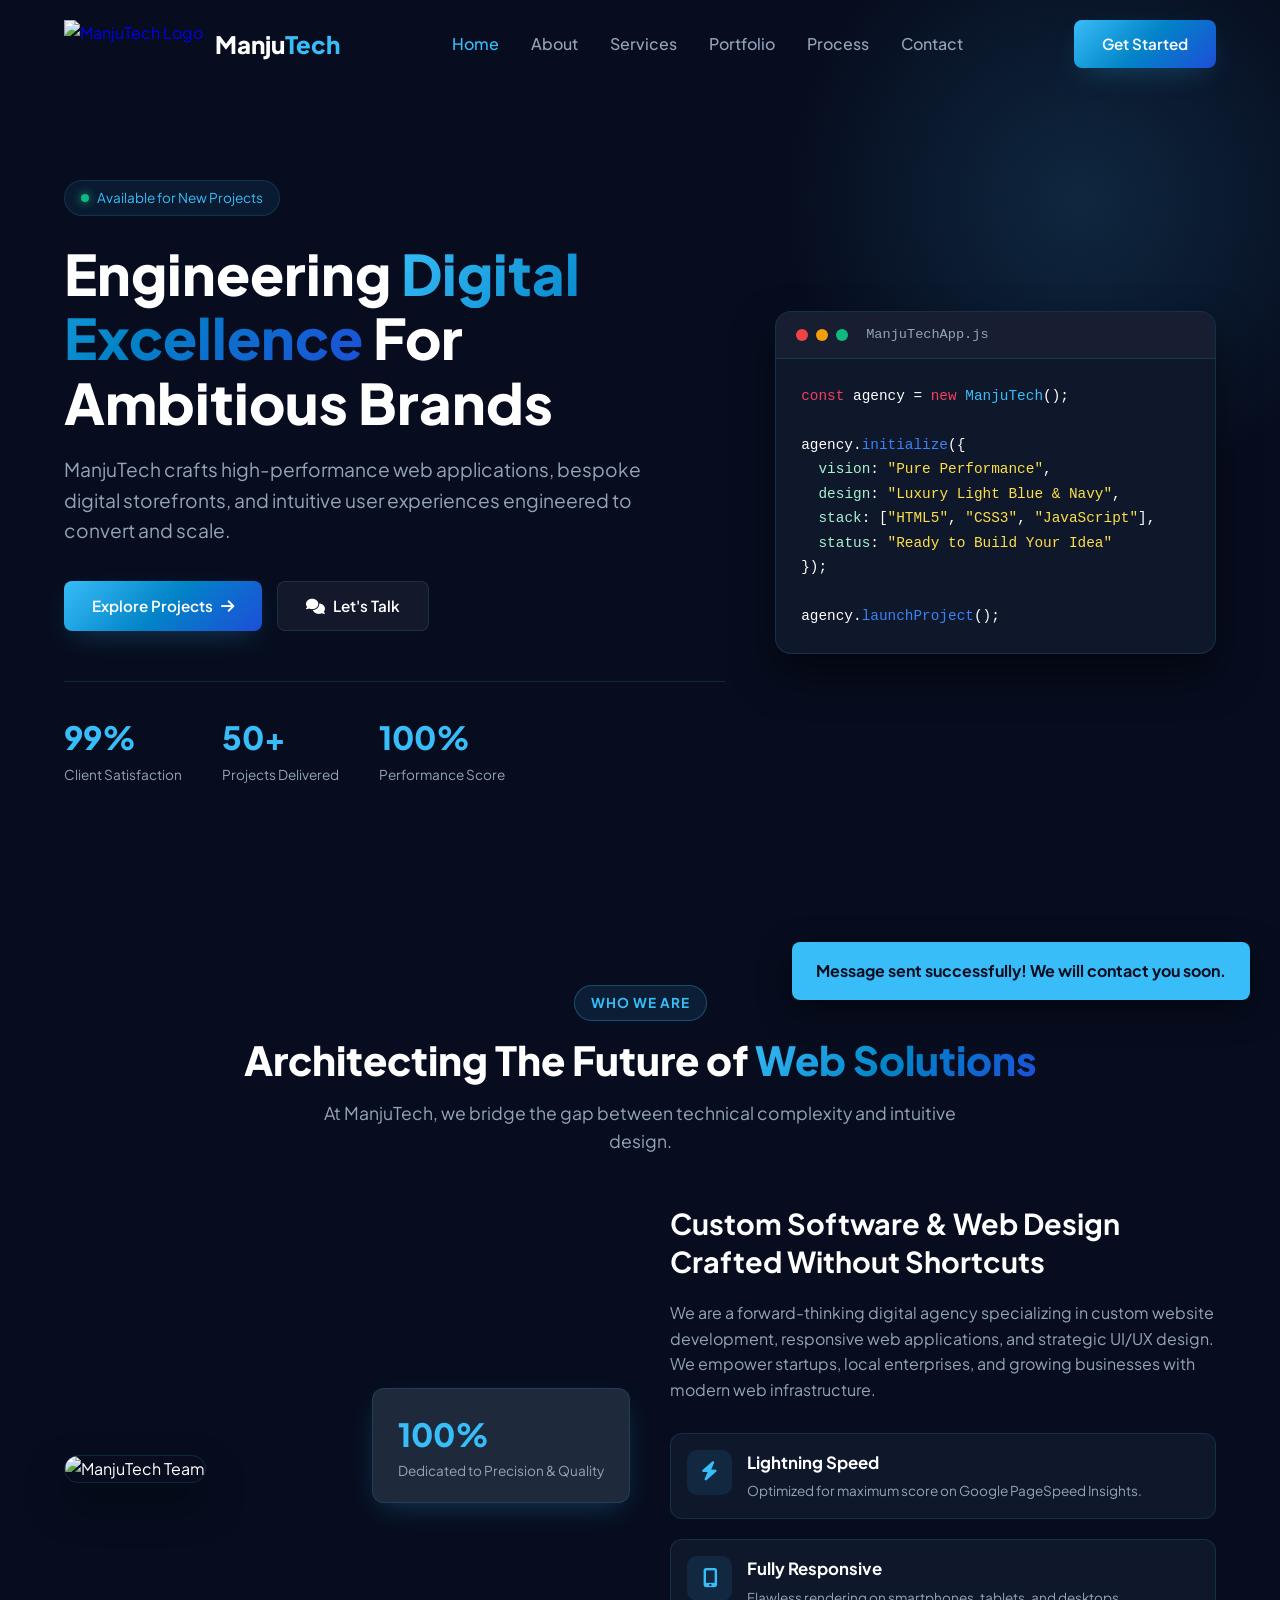
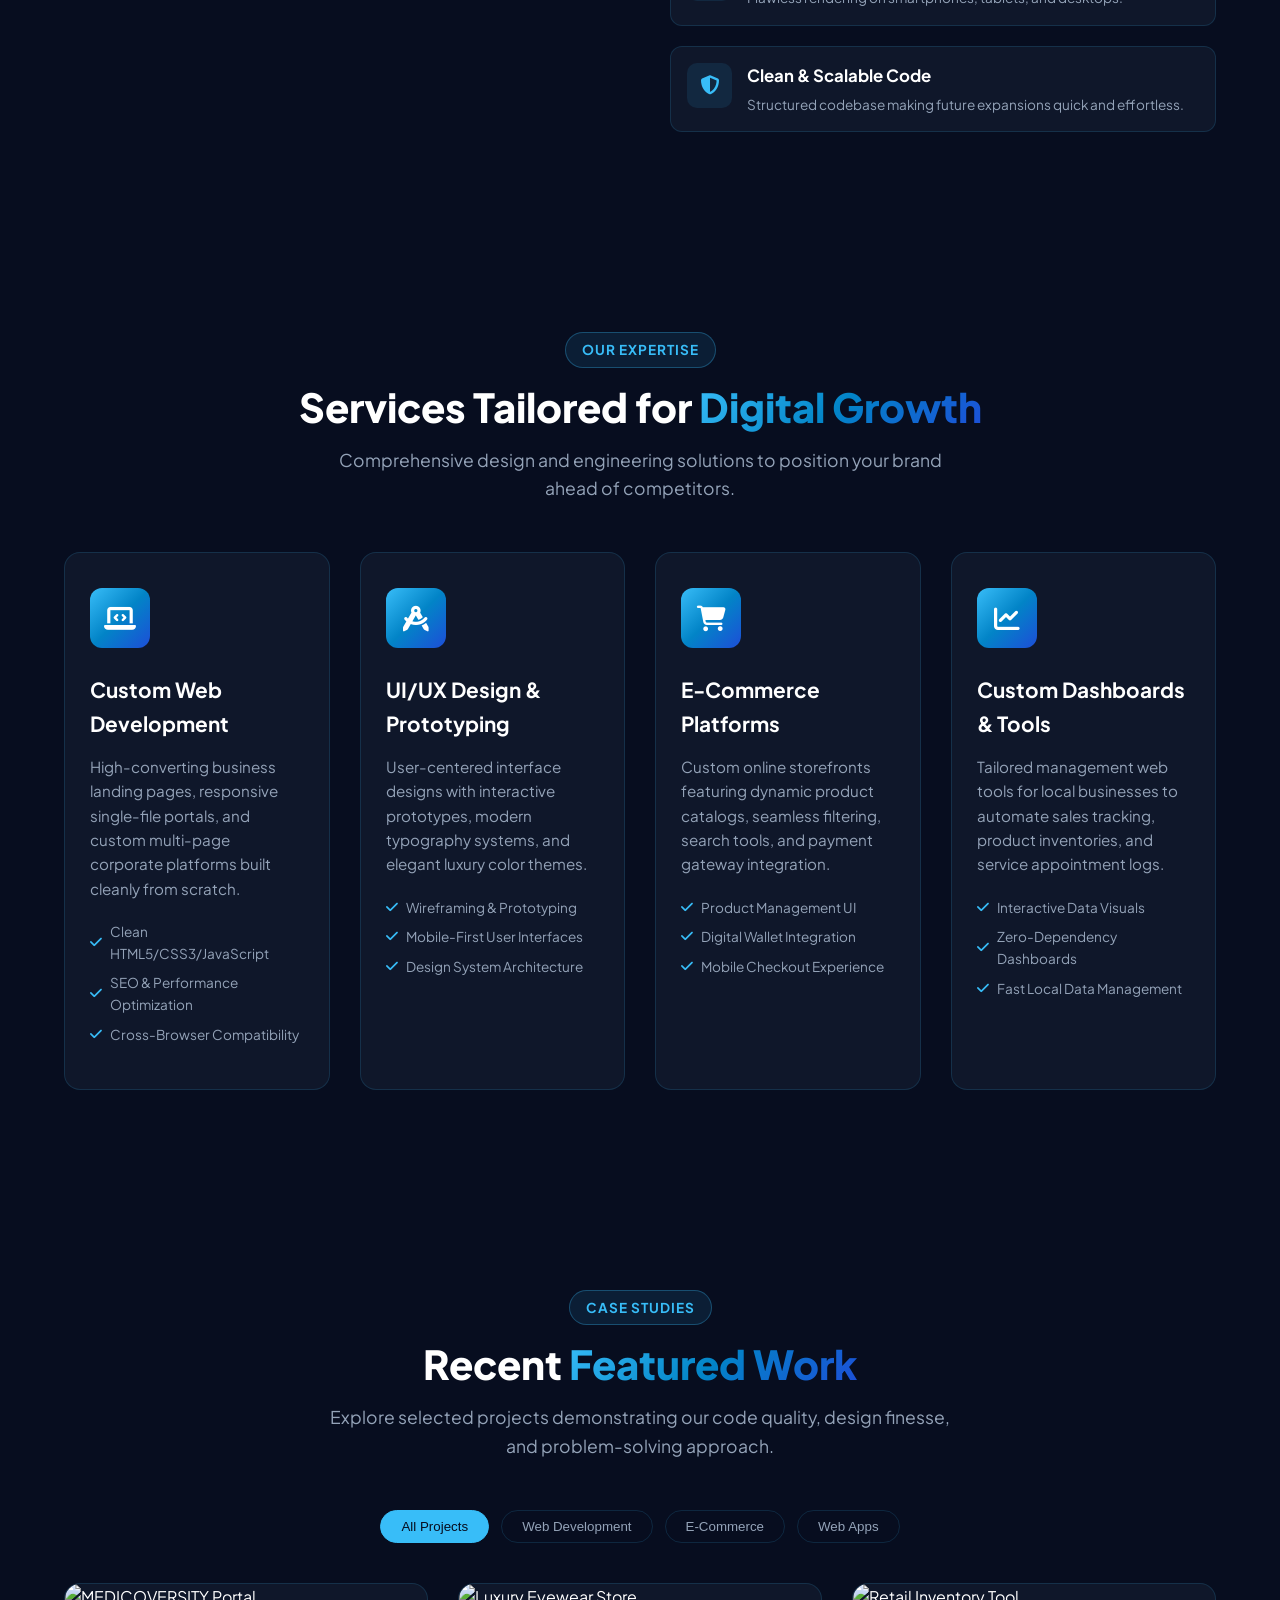
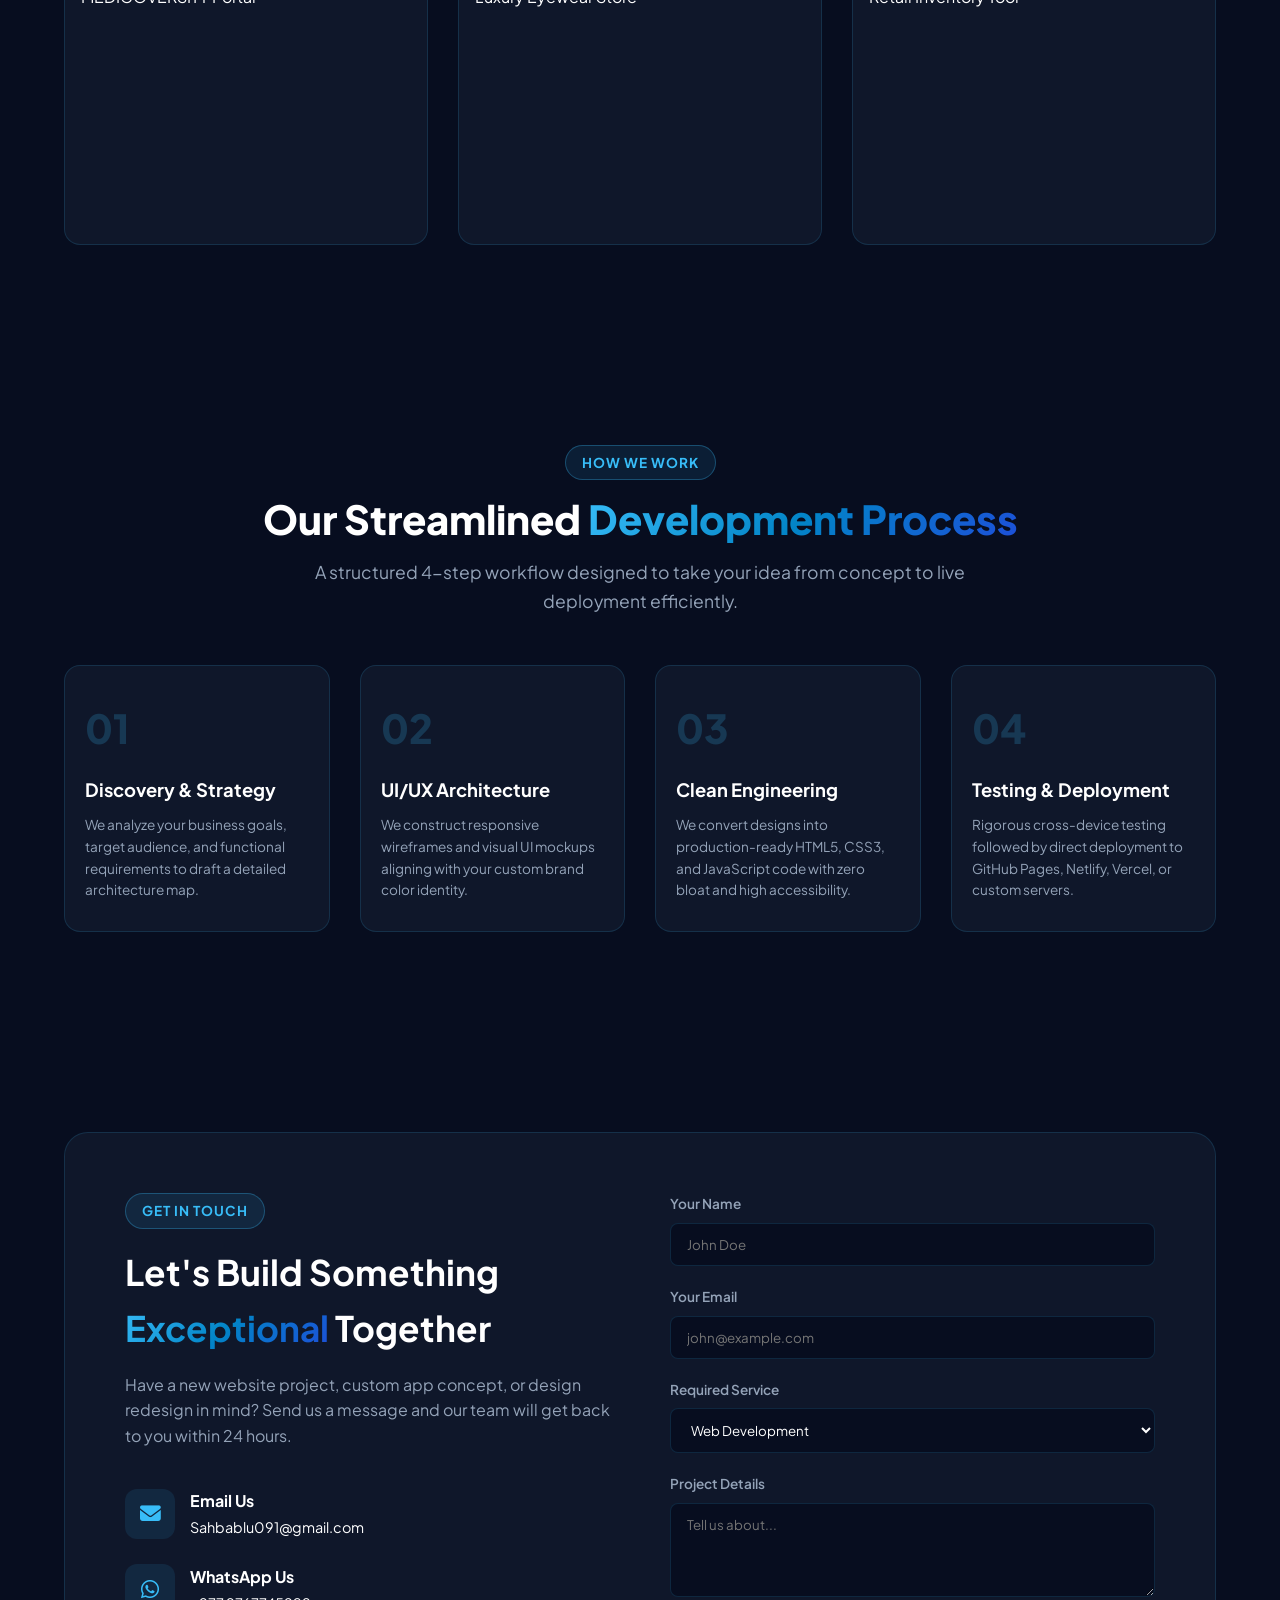
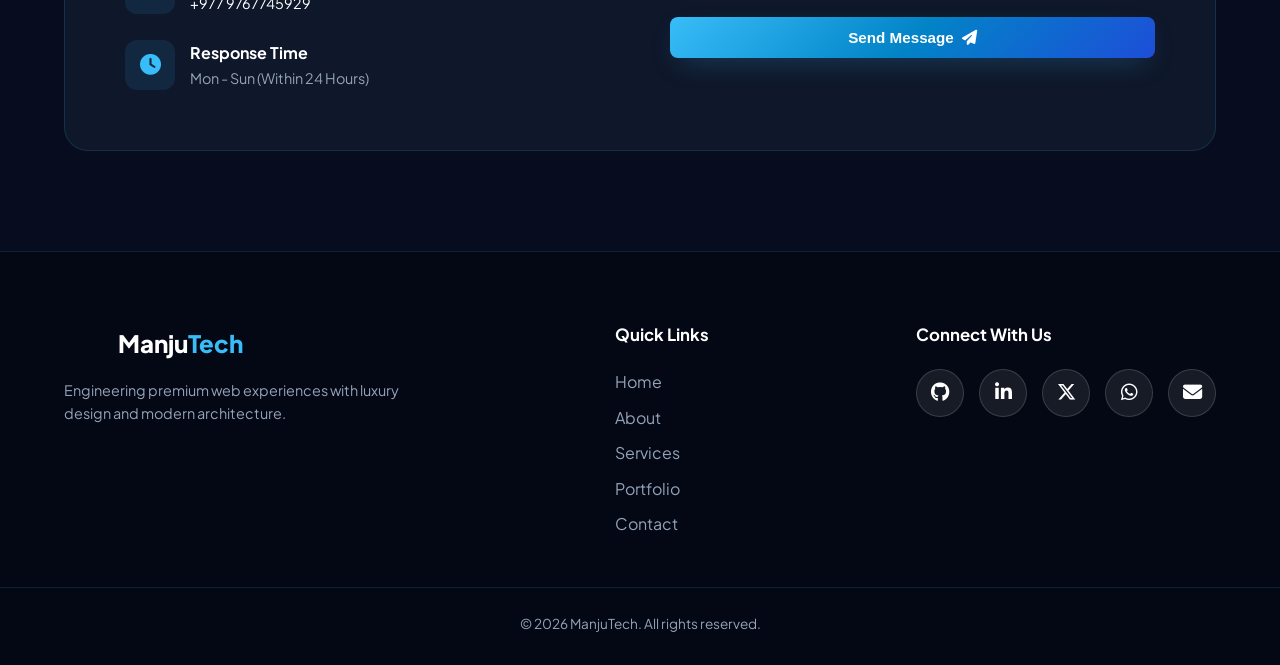
==== index.html @ c8794401 "Add files via upload" ====
<!-- ====================================================================
     FILE: index.html
     MANJUTECH - Agency Portfolio & Service Website
     
     HOW TO CUSTOMIZE:
     1. Navigation / Brand: Change "ManjuTech" or adjust links in <nav>.
     2. Hero Section: Edit headline, sub-headline, and main Call-to-Action (CTA).
     3. About Section: Modify bio, stats counter values, and core principles.
     4. Services: Edit titles, descriptions, and feature lists under .service-card.
     5. Portfolio: Replace image URLs, titles, categories, and case study descriptions.
     6. Process Steps: Customize step titles (01, 02, etc.) and workflows.
     7. Contact Form: Connect to Formspree, Web3Forms, or your backend mailer.
     ==================================================================== -->
<!DOCTYPE html>
<html lang="en">
<head>
    <meta charset="UTF-8">
    <meta name="viewport" content="width=device-width, initial-scale=1.0">
    <title>ManjuTech | Premium Web Development & Digital Solutions</title>
    <!-- Google Fonts -->
    <link rel="preconnect" href="https://fonts.googleapis.com">
    <link rel="preconnect" href="https://fonts.gstatic.com" crossorigin>
    <link href="https://fonts.googleapis.com/css2?family=Plus+Jakarta+Sans:wght@300;400;500;600;700;800&display=swap" rel="stylesheet">
    <!-- Font Awesome Icons -->
    <link rel="stylesheet" href="https://cdnjs.cloudflare.com/ajax/libs/font-awesome/6.5.1/css/all.min.css">
    <!-- Stylesheet -->
    <link rel="stylesheet" href="style.css">
</head>
<body>

    <!-- ================= NAVBAR ================= -->
    <header class="navbar-header" id="navbar">
        <div class="container nav-container">
            <a href="#home" class="brand-logo">
              <img src="images/logo.png" alt="ManjuTech Logo" class="brand-logo-img">
                <span class="brand-name">Manju<span>Tech</span></span>
            </a>

            <nav class="nav-menu" id="nav-menu">
                <ul class="nav-list">
                    <li><a href="#home" class="nav-link active">Home</a></li>
                    <li><a href="#about" class="nav-link">About</a></li>
                    <li><a href="#services" class="nav-link">Services</a></li>
                    <li><a href="#portfolio" class="nav-link">Portfolio</a></li>
                    <li><a href="#process" class="nav-link">Process</a></li>
                    <li><a href="#contact" class="nav-link">Contact</a></li>
                </ul>
            </nav>

            <div class="nav-actions">
                <a href="#contact" class="btn btn-primary nav-btn">Get Started</a>
                <button class="mobile-toggle" id="mobile-toggle" aria-label="Toggle Navigation Menu">
                    <i class="fa-solid fa-bars"></i>
                </button>
            </div>
        </div>
    </header>

    <main>
        <!-- ================= HERO SECTION ================= -->
        <section id="home" class="hero-section">
            <div class="hero-bg-glow"></div>
            <div class="container hero-container">
                <div class="hero-content">
                    <div class="badge-pill">
                        <span class="status-dot"></span> Available for New Projects
                    </div>
                    <h1 class="hero-title">Engineering <span class="gradient-text">Digital Excellence</span> For Ambitious Brands</h1>
                    <p class="hero-subtitle">ManjuTech crafts high-performance web applications, bespoke digital storefronts, and intuitive user experiences engineered to convert and scale.</p>
                    <div class="hero-cta-group">
                        <a href="#portfolio" class="btn btn-primary">Explore Projects <i class="fa-solid fa-arrow-right"></i></a>
                        <a href="#contact" class="btn btn-secondary"><i class="fa-solid fa-comments"></i> Let's Talk</a>
                    </div>
                    <div class="hero-stats">
                        <div class="stat-item">
                            <h3 class="stat-number" data-target="99">0%</h3>
                            <p class="stat-label">Client Satisfaction</p>
                        </div>
                        <div class="stat-item">
                            <h3 class="stat-number" data-target="50">0+</h3>
                            <p class="stat-label">Projects Delivered</p>
                        </div>
                        <div class="stat-item">
                            <h3 class="stat-number" data-target="100">0%</h3>
                            <p class="stat-label">Performance Score</p>
                        </div>
                    </div>
                </div>

                <div class="hero-visual">
                    <div class="code-card-glass">
                        <div class="code-card-header">
                            <span class="dot red"></span>
                            <span class="dot yellow"></span>
                            <span class="dot green"></span>
                            <span class="code-title">ManjuTechApp.js</span>
                        </div>
                        <pre class="code-body"><code><span class="token-keyword">const</span> agency = <span class="token-keyword">new</span> <span class="token-class">ManjuTech</span>();

agency.<span class="token-method">initialize</span>({
  <span class="token-property">vision</span>: <span class="token-string">"Pure Performance"</span>,
  <span class="token-property">design</span>: <span class="token-string">"Luxury Light Blue & Navy"</span>,
  <span class="token-property">stack</span>: [<span class="token-string">"HTML5"</span>, <span class="token-string">"CSS3"</span>, <span class="token-string">"JavaScript"</span>],
  <span class="token-property">status</span>: <span class="token-string">"Ready to Build Your Idea"</span>
});

agency.<span class="token-method">launchProject</span>();</code></pre>
                    </div>
                </div>
            </div>
        </section>

        <!-- ================= ABOUT SECTION ================= -->
        <section id="about" class="about-section section-padding">
            <div class="container">
                <div class="section-header text-center">
                    <span class="section-badge">Who We Are</span>
                    <h2 class="section-title">Architecting The Future of <span class="gradient-text">Web Solutions</span></h2>
                    <p class="section-subtitle">At ManjuTech, we bridge the gap between technical complexity and intuitive design.</p>
                </div>

                <div class="about-grid">
                    <div class="about-image-wrapper">
                        <img src="https://images.unsplash.com/photo-1522071820081-009f0129c71c?auto=format&fit=crop&w=800&q=80" alt="ManjuTech Team" class="about-img">
                        <div class="about-experience-card">
                            <span class="exp-number">100%</span>
                            <span class="exp-text">Dedicated to Precision & Quality</span>
                        </div>
                    </div>

                    <div class="about-details">
                        <h3>Custom Software & Web Design Crafted Without Shortcuts</h3>
                        <p>We are a forward-thinking digital agency specializing in custom website development, responsive web applications, and strategic UI/UX design. We empower startups, local enterprises, and growing businesses with modern web infrastructure.</p>
                        
                        <div class="about-features">
                            <div class="feature-card">
                                <div class="feature-icon"><i class="fa-solid fa-bolt"></i></div>
                                <div>
                                    <h4>Lightning Speed</h4>
                                    <p>Optimized for maximum score on Google PageSpeed Insights.</p>
                                </div>
                            </div>
                            <div class="feature-card">
                                <div class="feature-icon"><i class="fa-solid fa-mobile-screen-button"></i></div>
                                <div>
                                    <h4>Fully Responsive</h4>
                                    <p>Flawless rendering on smartphones, tablets, and desktops.</p>
                                </div>
                            </div>
                            <div class="feature-card">
                                <div class="feature-icon"><i class="fa-solid fa-shield-halved"></i></div>
                                <div>
                                    <h4>Clean & Scalable Code</h4>
                                    <p>Structured codebase making future expansions quick and effortless.</p>
                                </div>
                            </div>
                        </div>
                    </div>
                </div>
            </div>
        </section>

        <!-- ================= SERVICES SECTION ================= -->
        <section id="services" class="services-section section-padding">
            <div class="container">
                <div class="section-header text-center">
                    <span class="section-badge">Our Expertise</span>
                    <h2 class="section-title">Services Tailored for <span class="gradient-text">Digital Growth</span></h2>
                    <p class="section-subtitle">Comprehensive design and engineering solutions to position your brand ahead of competitors.</p>
                </div>

                <div class="services-grid">
                    <!-- Service 1 -->
                    <div class="service-card">
                        <div class="service-icon"><i class="fa-solid fa-laptop-code"></i></div>
                        <h3>Custom Web Development</h3>
                        <p>High-converting business landing pages, responsive single-file portals, and custom multi-page corporate platforms built cleanly from scratch.</p>
                        <ul class="service-list">
                            <li><i class="fa-solid fa-check"></i> Clean HTML5/CSS3/JavaScript</li>
                            <li><i class="fa-solid fa-check"></i> SEO & Performance Optimization</li>
                            <li><i class="fa-solid fa-check"></i> Cross-Browser Compatibility</li>
                        </ul>
                    </div>

                    <!-- Service 2 -->
                    <div class="service-card">
                        <div class="service-icon"><i class="fa-solid fa-compass-drafting"></i></div>
                        <h3>UI/UX Design & Prototyping</h3>
                        <p>User-centered interface designs with interactive prototypes, modern typography systems, and elegant luxury color themes.</p>
                        <ul class="service-list">
                            <li><i class="fa-solid fa-check"></i> Wireframing & Prototyping</li>
                            <li><i class="fa-solid fa-check"></i> Mobile-First User Interfaces</li>
                            <li><i class="fa-solid fa-check"></i> Design System Architecture</li>
                        </ul>
                    </div>

                    <!-- Service 3 -->
                    <div class="service-card">
                        <div class="service-icon"><i class="fa-solid fa-cart-shopping"></i></div>
                        <h3>E-Commerce Platforms</h3>
                        <p>Custom online storefronts featuring dynamic product catalogs, seamless filtering, search tools, and payment gateway integration.</p>
                        <ul class="service-list">
                            <li><i class="fa-solid fa-check"></i> Product Management UI</li>
                            <li><i class="fa-solid fa-check"></i> Digital Wallet Integration</li>
                            <li><i class="fa-solid fa-check"></i> Mobile Checkout Experience</li>
                        </ul>
                    </div>

                    <!-- Service 4 -->
                    <div class="service-card">
                        <div class="service-icon"><i class="fa-solid fa-chart-line"></i></div>
                        <h3>Custom Dashboards & Tools</h3>
                        <p>Tailored management web tools for local businesses to automate sales tracking, product inventories, and service appointment logs.</p>
                        <ul class="service-list">
                            <li><i class="fa-solid fa-check"></i> Interactive Data Visuals</li>
                            <li><i class="fa-solid fa-check"></i> Zero-Dependency Dashboards</li>
                            <li><i class="fa-solid fa-check"></i> Fast Local Data Management</li>
                        </ul>
                    </div>
                </div>
            </div>
        </section>

        <!-- ================= PORTFOLIO SECTION ================= -->
        <section id="portfolio" class="portfolio-section section-padding">
            <div class="container">
                <div class="section-header text-center">
                    <span class="section-badge">Case Studies</span>
                    <h2 class="section-title">Recent <span class="gradient-text">Featured Work</span></h2>
                    <p class="section-subtitle">Explore selected projects demonstrating our code quality, design finesse, and problem-solving approach.</p>
                </div>

                <!-- Filter Controls -->
                <div class="portfolio-filters text-center">
                    <button class="filter-btn active" data-filter="all">All Projects</button>
                    <button class="filter-btn" data-filter="web">Web Development</button>
                    <button class="filter-btn" data-filter="ecommerce">E-Commerce</button>
                    <button class="filter-btn" data-filter="app">Web Apps</button>
                </div>

                <!-- Portfolio Grid -->
                <div class="portfolio-grid">
                    <!-- Item 1 -->
                    <div class="portfolio-card" data-category="web">
                        <div class="portfolio-img-container">
                            <img src="https://images.unsplash.com/photo-1460925895917-afdab827c52f?auto=format&fit=crop&w=700&q=80" alt="MEDICOVERSITY Portal">
                            <div class="portfolio-overlay">
                                <span class="category-tag">Web Development</span>
                                <h3>Educational Portal Platform</h3>
                                <p>Multi-page academic portal with dynamic enrollment forms and login workflows.</p>
                                <button class="btn btn-light open-modal" data-title="Educational Portal Platform" data-desc="A full-featured student portal featuring clean HTML5 structure, modular CSS, interactive enrollment flow, and direct admission application modules." data-img="https://images.unsplash.com/photo-1460925895917-afdab827c52f?auto=format&fit=crop&w=700&q=80">View Case Study</button>
                            </div>
                        </div>
                    </div>

                    <!-- Item 2 -->
                    <div class="portfolio-card" data-category="ecommerce">
                        <div class="portfolio-img-container">
                            <img src="https://images.unsplash.com/photo-1572635196237-14b3f281503f?auto=format&fit=crop&w=700&q=80" alt="Luxury Eyewear Store">
                            <div class="portfolio-overlay">
                                <span class="category-tag">E-Commerce</span>
                                <h3>Custom Eyewear Marketplace</h3>
                                <p>Luxury online optical storefront with real-time product filters and camera try-on UI.</p>
                                <button class="btn btn-light open-modal" data-title="Custom Eyewear Marketplace" data-desc="Tailored e-commerce platform incorporating gold and navy accent aesthetics, category filtering, cart preview drawer, and interactive client front-camera integration." data-img="https://images.unsplash.com/photo-1572635196237-14b3f281503f?auto=format&fit=crop&w=700&q=80">View Case Study</button>
                            </div>
                        </div>
                    </div>

                    <!-- Item 3 -->
                    <div class="portfolio-card" data-category="app">
                        <div class="portfolio-img-container">
                            <img src="https://images.unsplash.com/photo-1551288049-bebda4e38f71?auto=format&fit=crop&w=700&q=80" alt="Retail Inventory Tool">
                            <div class="portfolio-overlay">
                                <span class="category-tag">Web Apps</span>
                                <h3>Enterprise Sales & Inventory Dashboard</h3>
                                <p>Automated sales logger and inventory tracker tailored for local commercial businesses.</p>
                                <button class="btn btn-light open-modal" data-title="Enterprise Sales & Inventory Dashboard" data-desc="Zero-dependency web application providing offline-first local storage data management, automated profit calculations, and intuitive bill generation." data-img="https://images.unsplash.com/photo-1551288049-bebda4e38f71?auto=format&fit=crop&w=700&q=80">View Case Study</button>
                            </div>
                        </div>
                    </div>
                </div>
            </div>
        </section>

        <!-- ================= PROCESS SECTION ================= -->
        <section id="process" class="process-section section-padding">
            <div class="container">
                <div class="section-header text-center">
                    <span class="section-badge">How We Work</span>
                    <h2 class="section-title">Our Streamlined <span class="gradient-text">Development Process</span></h2>
                    <p class="section-subtitle">A structured 4-step workflow designed to take your idea from concept to live deployment efficiently.</p>
                </div>

                <div class="process-steps">
                    <!-- Step 1 -->
                    <div class="step-card">
                        <div class="step-number">01</div>
                        <h3>Discovery & Strategy</h3>
                        <p>We analyze your business goals, target audience, and functional requirements to draft a detailed architecture map.</p>
                    </div>
                    <!-- Step 2 -->
                    <div class="step-card">
                        <div class="step-number">02</div>
                        <h3>UI/UX Architecture</h3>
                        <p>We construct responsive wireframes and visual UI mockups aligning with your custom brand color identity.</p>
                    </div>
                    <!-- Step 3 -->
                    <div class="step-card">
                        <div class="step-number">03</div>
                        <h3>Clean Engineering</h3>
                        <p>We convert designs into production-ready HTML5, CSS3, and JavaScript code with zero bloat and high accessibility.</p>
                    </div>
                    <!-- Step 4 -->
                    <div class="step-card">
                        <div class="step-number">04</div>
                        <h3>Testing & Deployment</h3>
                        <p>Rigorous cross-device testing followed by direct deployment to GitHub Pages, Netlify, Vercel, or custom servers.</p>
                    </div>
                </div>
            </div>
        </section>

        <!-- ================= CONTACT SECTION ================= -->
        <section id="contact" class="contact-section section-padding">
            <div class="container">
                <div class="contact-card-wrapper">
                    <div class="contact-info">
                        <span class="section-badge">Get In Touch</span>
                        <h2>Let's Build Something <span class="gradient-text">Exceptional</span> Together</h2>
                        <p>Have a new website project, custom app concept, or design redesign in mind? Send us a message and our team will get back to you within 24 hours.</p>

                        <div class="info-list">
                           <div class="info-item">
    <div class="info-icon"><i class="fa-solid fa-envelope"></i></div>
    <div>
        <h5>Email Us</h5>
        <p><a href="mailto:Sahbablu091@gmail.com" class="email-link">Sahbablu091@gmail.com</a></p>
    </div>
</div>
                            <div class="info-item">
    <div class="info-icon"><i class="fa-brands fa-whatsapp"></i></div>
    <div>
        <h5>WhatsApp Us</h5>
        <p><a href="https://wa.me/9779767745929" target="_blank" class="whatsapp-link">+977 9767745929</a></p>
    </div>
</div>
                            <div class="info-item">
                                <div class="info-icon"><i class="fa-solid fa-clock"></i></div>
                                <div>
                                    <h5>Response Time</h5>
                                    <p>Mon - Sun (Within 24 Hours)</p>
                                </div>
                            </div>
                        </div>
                    </div>

                    <div class="contact-form-container">
                        <form action="https://formspree.io/f/mjyypkyk" method="POST" id="contact-form" class="contact-form">
    <div class="form-group">
        <label for="name">Your Name</label>
        <input type="text" id="name" name="name" required placeholder="John Doe">
    </div>

    <div class="form-group">
        <label for="email">Your Email</label>
        <input type="email" id="email" name="email" required placeholder="john@example.com">
    </div>

    <div class="form-group">
        <label for="service">Required Service</label>
        <select id="service" name="service">
            <option value="web">Web Development</option>
            <option value="uiux">UI/UX Design</option>
            <option value="ecommerce">E-Commerce Store</option>
            <option value="app">Custom Web Tool</option>
        </select>
    </div>

    <div class="form-group">
        <label for="message">Project Details</label>
        <textarea id="message" name="message" rows="4" required placeholder="Tell us about..."></textarea>
    </div>

    <button type="submit" class="btn btn-primary w-100">Send Message <i class="fa-solid fa-paper-plane"></i></button>
</form>
                    </div>
                </div>
            </div>
        </section>
    </main>

    <!-- ================= FOOTER ================= -->
    <footer class="footer">
        <div class="container footer-container">
            <div class="footer-brand">
                <a href="#home" class="brand-logo">
                    <div class="logo-icon">
                        <svg viewBox="0 0 500 300" xmlns="http://www.w3.org/2000/svg">
                            <path d="M 50 250 L 50 50 L 120 50 L 175 160 L 230 50 L 300 50 L 300 250 L 240 250 L 240 120 L 190 220 L 160 220 L 110 120 L 110 250 Z" fill="url(#navLogoGrad)" />
                            <path d="M 330 50 L 470 50 L 470 110 L 430 110 L 430 250 L 370 250 L 370 110 L 330 110 Z" fill="url(#navLogoGrad)" />
                            <path d="M 120 170 Q 230 40 340 40 Q 250 120 150 170 Z" fill="url(#navLogoGrad)" />
                            <path d="M 140 140 Q 260 20 380 20 Q 280 100 170 140 Z" fill="url(#navLogoGrad)" />
                        </svg>
                    </div>
                    <span class="brand-name">Manju<span>Tech</span></span>
                </a>
                <p>Engineering premium web experiences with luxury design and modern architecture.</p>
            </div>

            <div class="footer-links">
                <h4>Quick Links</h4>
                <ul>
                    <li><a href="#home">Home</a></li>
                    <li><a href="#about">About</a></li>
                    <li><a href="#services">Services</a></li>
                    <li><a href="#portfolio">Portfolio</a></li>
                    <li><a href="#contact">Contact</a></li>
                </ul>
            </div>

            <div class="footer-social">
                <h4>Connect With Us</h4>
               <div class="social-links">
    <!-- Existing social links (GitHub, LinkedIn, Twitter) -->
    <a href="#" target="_blank" aria-label="GitHub"><i class="fa-brands fa-github"></i></a>
    <a href="#" target="_blank" aria-label="LinkedIn"><i class="fa-brands fa-linkedin-in"></i></a>
    <a href="#" target="_blank" aria-label="Twitter"><i class="fa-brands fa-x-twitter"></i></a>

    <!-- Clickable WhatsApp Icon -->
    <a href="https://wa.me/9779767745929" target="_blank" rel="noopener noreferrer" aria-label="WhatsApp">
        <i class="fa-brands fa-whatsapp"></i>
    </a>

    <!-- Clickable Email Icon -->
    <a href="mailto:Sahbablu091@gmail.com" aria-label="Email Us">
        <i class="fa-solid fa-envelope"></i>
    </a>
</div>
            </div>
        </div>

        <div class="footer-bottom text-center">
            <p>&copy; <span id="year"></span> ManjuTech. All rights reserved.</p>
        </div>
    </footer>

    <!-- ================= CASE STUDY MODAL ================= -->
    <div class="modal" id="portfolio-modal">
        <div class="modal-content">
            <span class="close-modal" id="close-modal">&times;</span>
            <img id="modal-img" src="" alt="Project Image">
            <h3 id="modal-title">Project Title</h3>
            <p id="modal-desc">Project details and technical description go here...</p>
        </div>
    </div>

    <!-- Toast Notification -->
    <div id="toast" class="toast">Message sent successfully! We will contact you soon.</div>

    <!-- Script -->
    <script src="script.js"></script>
</body>
</html>
---- style.css ----
/* ====================================================================
   FILE: style.css
   MANJUTECH - Luxury Light Blue, White & Deep Navy Styling
   
   COLOR PALETTE EDIT GUIDE:
   - Deep Navy Primary Background: #0a1128 / #0f172a
   - Luxury Light Blue Accent: #38bdf8 / #7dd3fc
   - Accent Gradient Blue: #0284c7 to #1d4ed8
   - Pure White / Off-White Text: #ffffff / #f8fafc
   - Card Glass Surfaces: rgba(15, 23, 42, 0.75)
   ==================================================================== */

:root {
    /* Theme Colors */
    --bg-navy-dark: #070d1f;
    --bg-navy-card: #0f172a;
    --bg-navy-light: #1e293b;
    --text-white: #ffffff;
    --text-muted: #94a3b8;
    --blue-light: #38bdf8;
    --blue-mid: #0284c7;
    --blue-deep: #1d4ed8;
    --gradient-primary: linear-gradient(135deg, #38bdf8 0%, #0284c7 50%, #1d4ed8 100%);
    --gradient-glow: radial-gradient(circle, rgba(56, 189, 248, 0.15) 0%, rgba(7, 13, 31, 0) 70%);

    /* Fonts & Structure */
    --font-main: 'Plus Jakarta Sans', -apple-system, BlinkMacSystemFont, sans-serif;
    --transition: all 0.3s cubic-bezier(0.4, 0, 0.2, 1);
    --border-glass: 1px solid rgba(56, 189, 248, 0.15);
    --shadow-glow: 0 10px 30px -10px rgba(56, 189, 248, 0.3);
}

/* Reset & Base Styles */
* {
    margin: 0;
    padding: 0;
    box-sizing: border-box;
}

html {
    scroll-behavior: smooth;
}

body {
    font-family: var(--font-main);
    background-color: var(--bg-navy-dark);
    color: var(--text-white);
    line-height: 1.6;
    overflow-x: hidden;
}

.container {
    width: 90%;
    max-width: 1200px;
    margin: 0 auto;
}

.section-padding {
    padding: 100px 0;
}

.text-center {
    text-align: center;
}

.w-100 {
    width: 100%;
}

/* Typography Utilities */
.gradient-text {
    background: var(--gradient-primary);
    -webkit-background-clip: text;
    -webkit-text-fill-color: transparent;
}

.section-badge {
    display: inline-block;
    padding: 6px 16px;
    border-radius: 30px;
    background: rgba(56, 189, 248, 0.1);
    border: 1px solid rgba(56, 189, 248, 0.3);
    color: var(--blue-light);
    font-size: 0.85rem;
    font-weight: 700;
    text-transform: uppercase;
    letter-spacing: 1px;
    margin-bottom: 15px;
}

.section-title {
    font-size: 2.5rem;
    font-weight: 800;
    margin-bottom: 15px;
    line-height: 1.2;
}

.section-subtitle {
    color: var(--text-muted);
    font-size: 1.1rem;
    max-width: 650px;
    margin: 0 auto 50px auto;
}

/* Buttons */
.btn {
    display: inline-flex;
    align-items: center;
    justify-content: center;
    gap: 8px;
    padding: 12px 28px;
    border-radius: 8px;
    font-weight: 600;
    font-size: 0.95rem;
    text-decoration: none;
    cursor: pointer;
    transition: var(--transition);
    border: none;
}

.btn-primary {
    background: var(--gradient-primary);
    color: var(--text-white);
    box-shadow: var(--shadow-glow);
}

.btn-primary:hover {
    transform: translateY(-2px);
    box-shadow: 0 15px 35px -10px rgba(56, 189, 248, 0.5);
}

.btn-secondary {
    background: rgba(255, 255, 255, 0.05);
    color: var(--text-white);
    border: var(--border-glass);
}

.btn-secondary:hover {
    background: rgba(255, 255, 255, 0.1);
    border-color: var(--blue-light);
}

.btn-light {
    background: #ffffff;
    color: var(--bg-navy-dark);
}

.btn-light:hover {
    background: var(--blue-light);
    color: #ffffff;
}

/* Navbar */
.navbar-header {
    position: fixed;
    top: 0;
    left: 0;
    width: 100%;
    z-index: 1000;
    padding: 20px 0;
    transition: var(--transition);
}

.navbar-header.scrolled {
    background: rgba(7, 13, 31, 0.9);
    backdrop-filter: blur(12px);
    padding: 12px 0;
    border-bottom: var(--border-glass);
}

.nav-container {
    display: flex;
    align-items: center;
    justify-content: space-between;
}

.brand-logo {
    display: flex;
    align-items: center;
    gap: 12px;
    text-decoration: none;
}

.logo-icon {
    width: 42px;
    height: 42px;
}

.logo-icon svg {
    width: 100%;
    height: 100%;
}

.brand-name {
    font-size: 1.5rem;
    font-weight: 800;
    color: var(--text-white);
}

.brand-name span {
    color: var(--blue-light);
}

.nav-list {
    display: flex;
    list-style: none;
    gap: 32px;
}

.nav-link {
    color: var(--text-muted);
    text-decoration: none;
    font-weight: 500;
    transition: var(--transition);
}

.nav-link:hover, .nav-link.active {
    color: var(--blue-light);
}

.nav-actions {
    display: flex;
    align-items: center;
    gap: 15px;
}

.mobile-toggle {
    display: none;
    background: none;
    border: none;
    color: var(--text-white);
    font-size: 1.5rem;
    cursor: pointer;
}

/* Hero Section */
.hero-section {
    position: relative;
    padding: 180px 0 100px 0;
    min-height: 90vh;
    display: flex;
    align-items: center;
}

.hero-bg-glow {
    position: absolute;
    top: -100px;
    right: -100px;
    width: 600px;
    height: 600px;
    background: var(--gradient-glow);
    z-index: -1;
    pointer-events: none;
}

.hero-container {
    display: grid;
    grid-template-columns: 1.2fr 0.8fr;
    gap: 50px;
    align-items: center;
}

.badge-pill {
    display: inline-flex;
    align-items: center;
    gap: 8px;
    padding: 6px 16px;
    border-radius: 20px;
    background: rgba(56, 189, 248, 0.08);
    border: var(--border-glass);
    font-size: 0.85rem;
    color: var(--blue-light);
    margin-bottom: 25px;
}

.status-dot {
    width: 8px;
    height: 8px;
    background: #10b981;
    border-radius: 50%;
    box-shadow: 0 0 10px #10b981;
}

.hero-title {
    font-size: 3.5rem;
    font-weight: 800;
    line-height: 1.15;
    margin-bottom: 20px;
}

.hero-subtitle {
    font-size: 1.2rem;
    color: var(--text-muted);
    margin-bottom: 35px;
    max-width: 580px;
}

.hero-cta-group {
    display: flex;
    gap: 15px;
    margin-bottom: 50px;
}

.hero-stats {
    display: flex;
    gap: 40px;
    padding-top: 30px;
    border-top: var(--border-glass);
}

.stat-number {
    font-size: 2rem;
    font-weight: 800;
    color: var(--blue-light);
}

.stat-label {
    font-size: 0.85rem;
    color: var(--text-muted);
}

/* Hero Visual / Code Window */
.code-card-glass {
    background: var(--bg-navy-card);
    border: var(--border-glass);
    border-radius: 16px;
    box-shadow: 0 20px 40px rgba(0, 0, 0, 0.5);
    overflow: hidden;
}

.code-card-header {
    background: rgba(255, 255, 255, 0.03);
    padding: 12px 20px;
    display: flex;
    align-items: center;
    gap: 8px;
    border-bottom: var(--border-glass);
}

.dot {
    width: 12px;
    height: 12px;
    border-radius: 50%;
}

.dot.red { background: #ef4444; }
.dot.yellow { background: #f59e0b; }
.dot.green { background: #10b981; }

.code-title {
    font-size: 0.85rem;
    color: var(--text-muted);
    margin-left: 10px;
    font-family: monospace;
}

.code-body {
    padding: 25px;
    font-family: 'Courier New', Courier, monospace;
    font-size: 0.9rem;
    line-height: 1.7;
    overflow-x: auto;
}

.token-keyword { color: #f43f5e; }
.token-class { color: #38bdf8; }
.token-method { color: #3b82f6; }
.token-property { color: #a7f3d0; }
.token-string { color: #fde047; }

/* About Section */
.about-grid {
    display: grid;
    grid-template-columns: 1fr 1fr;
    gap: 60px;
    align-items: center;
}

.about-image-wrapper {
    position: relative;
}

.about-img {
    width: 100%;
    border-radius: 16px;
    border: var(--border-glass);
    box-shadow: 0 20px 40px rgba(0,0,0,0.4);
}

.about-experience-card {
    position: absolute;
    bottom: -20px;
    right: -20px;
    background: var(--bg-navy-light);
    border: var(--border-glass);
    padding: 20px 25px;
    border-radius: 12px;
    box-shadow: var(--shadow-glow);
    display: flex;
    flex-direction: column;
}

.exp-number {
    font-size: 2rem;
    font-weight: 800;
    color: var(--blue-light);
}

.exp-text {
    font-size: 0.85rem;
    color: var(--text-muted);
}

.about-details h3 {
    font-size: 1.8rem;
    margin-bottom: 20px;
    line-height: 1.3;
}

.about-details p {
    color: var(--text-muted);
    margin-bottom: 30px;
}

.about-features {
    display: flex;
    flex-direction: column;
    gap: 20px;
}

.feature-card {
    display: flex;
    gap: 15px;
    background: var(--bg-navy-card);
    padding: 16px;
    border-radius: 12px;
    border: var(--border-glass);
}

.feature-icon {
    width: 45px;
    height: 45px;
    background: rgba(56, 189, 248, 0.1);
    color: var(--blue-light);
    border-radius: 10px;
    display: flex;
    align-items: center;
    justify-content: center;
    font-size: 1.2rem;
    flex-shrink: 0;
}

.feature-card h4 {
    font-size: 1.05rem;
    margin-bottom: 4px;
}

.feature-card p {
    font-size: 0.85rem;
    margin-bottom: 0;
}

/* Services Section */
.services-grid {
    display: grid;
    grid-template-columns: repeat(auto-fit, minmax(260px, 1fr));
    gap: 30px;
}

.service-card {
    background: var(--bg-navy-card);
    border: var(--border-glass);
    border-radius: 16px;
    padding: 35px 25px;
    transition: var(--transition);
}

.service-card:hover {
    transform: translateY(-8px);
    border-color: var(--blue-light);
    box-shadow: var(--shadow-glow);
}

.service-icon {
    width: 60px;
    height: 60px;
    background: var(--gradient-primary);
    border-radius: 12px;
    display: flex;
    align-items: center;
    justify-content: center;
    font-size: 1.6rem;
    color: var(--text-white);
    margin-bottom: 25px;
}

.service-card h3 {
    font-size: 1.3rem;
    margin-bottom: 15px;
}

.service-card p {
    color: var(--text-muted);
    font-size: 0.95rem;
    margin-bottom: 20px;
}

.service-list {
    list-style: none;
}

.service-list li {
    font-size: 0.85rem;
    color: var(--text-muted);
    margin-bottom: 8px;
    display: flex;
    align-items: center;
    gap: 8px;
}

.service-list li i {
    color: var(--blue-light);
}

/* Portfolio Section */
.portfolio-filters {
    display: flex;
    justify-content: center;
    gap: 12px;
    margin-bottom: 40px;
    flex-wrap: wrap;
}

.filter-btn {
    background: transparent;
    border: var(--border-glass);
    color: var(--text-muted);
    padding: 8px 20px;
    border-radius: 20px;
    cursor: pointer;
    font-weight: 500;
    transition: var(--transition);
}

.filter-btn:hover, .filter-btn.active {
    background: var(--blue-light);
    color: var(--bg-navy-dark);
    border-color: var(--blue-light);
}

.portfolio-grid {
    display: grid;
    grid-template-columns: repeat(auto-fit, minmax(320px, 1fr));
    gap: 30px;
}

.portfolio-card {
    border-radius: 16px;
    overflow: hidden;
    background: var(--bg-navy-card);
    border: var(--border-glass);
}

.portfolio-card.hide {
    display: none;
}

.portfolio-img-container {
    position: relative;
    overflow: hidden;
    height: 260px;
}

.portfolio-img-container img {
    width: 100%;
    height: 100%;
    object-fit: cover;
    transition: var(--transition);
}

.portfolio-overlay {
    position: absolute;
    inset: 0;
    background: rgba(7, 13, 31, 0.9);
    padding: 30px;
    display: flex;
    flex-direction: column;
    justify-content: center;
    align-items: flex-start;
    opacity: 0;
    transition: var(--transition);
}

.portfolio-card:hover .portfolio-overlay {
    opacity: 1;
}

.portfolio-card:hover img {
    transform: scale(1.1);
}

.category-tag {
    font-size: 0.75rem;
    color: var(--blue-light);
    text-transform: uppercase;
    letter-spacing: 1px;
    margin-bottom: 10px;
    font-weight: 700;
}

.portfolio-overlay h3 {
    font-size: 1.25rem;
    margin-bottom: 8px;
}

.portfolio-overlay p {
    font-size: 0.85rem;
    color: var(--text-muted);
    margin-bottom: 20px;
}

/* Process Section */
.process-steps {
    display: grid;
    grid-template-columns: repeat(auto-fit, minmax(220px, 1fr));
    gap: 30px;
}

.step-card {
    background: var(--bg-navy-card);
    border: var(--border-glass);
    border-radius: 16px;
    padding: 30px 20px;
    position: relative;
}

.step-number {
    font-size: 2.5rem;
    font-weight: 800;
    color: rgba(56, 189, 248, 0.2);
    margin-bottom: 15px;
}

.step-card h3 {
    font-size: 1.15rem;
    margin-bottom: 10px;
}

.step-card p {
    font-size: 0.85rem;
    color: var(--text-muted);
}

/* Contact Section */
.contact-card-wrapper {
    background: var(--bg-navy-card);
    border: var(--border-glass);
    border-radius: 24px;
    padding: 60px;
    display: grid;
    grid-template-columns: 1fr 1fr;
    gap: 60px;
}

.contact-info h2 {
    font-size: 2.2rem;
    margin-bottom: 15px;
}

.contact-info p {
    color: var(--text-muted);
    margin-bottom: 40px;
}

.info-list {
    display: flex;
    flex-direction: column;
    gap: 25px;
}

.info-item {
    display: flex;
    gap: 15px;
    align-items: center;
}

.info-icon {
    width: 50px;
    height: 50px;
    border-radius: 12px;
    background: rgba(56, 189, 248, 0.1);
    color: var(--blue-light);
    display: flex;
    align-items: center;
    justify-content: center;
    font-size: 1.3rem;
}

.info-item h5 {
    font-size: 1rem;
    margin-bottom: 2px;
}

.info-item p {
    margin-bottom: 0;
    font-size: 0.9rem;
}

/* Form Styling */
.contact-form {
    display: flex;
    flex-direction: column;
    gap: 20px;
}

.form-group {
    display: flex;
    flex-direction: column;
    gap: 8px;
}

.form-group label {
    font-size: 0.85rem;
    font-weight: 600;
    color: var(--text-muted);
}

.form-group input, .form-group select, .form-group textarea {
    width: 100%;
    padding: 12px 16px;
    background: var(--bg-navy-dark);
    border: var(--border-glass);
    border-radius: 8px;
    color: var(--text-white);
    font-family: var(--font-main);
    outline: none;
    transition: var(--transition);
}

.form-group input:focus, .form-group select:focus, .form-group textarea:focus {
    border-color: var(--blue-light);
    box-shadow: 0 0 10px rgba(56, 189, 248, 0.2);
}

/* Footer */
.footer {
    background: #040814;
    border-top: var(--border-glass);
    padding: 70px 0 30px 0;
}

.footer-container {
    display: grid;
    grid-template-columns: 2fr 1fr 1fr;
    gap: 50px;
    margin-bottom: 50px;
}

.footer-brand p {
    color: var(--text-muted);
    font-size: 0.9rem;
    margin-top: 15px;
    max-width: 350px;
}

.footer-links h4, .footer-social h4 {
    font-size: 1.05rem;
    margin-bottom: 20px;
}

.footer-links ul {
    list-style: none;
    display: flex;
    flex-direction: column;
    gap: 10px;
}

.footer-links a {
    color: var(--text-muted);
    text-decoration: none;
    transition: var(--transition);
}

.footer-links a:hover {
    color: var(--blue-light);
}

.social-icons {
    display: flex;
    gap: 15px;
}

.social-icons a {
    width: 40px;
    height: 40px;
    border-radius: 50%;
    background: rgba(255, 255, 255, 0.05);
    color: var(--text-white);
    display: flex;
    align-items: center;
    justify-content: center;
    text-decoration: none;
    transition: var(--transition);
}

.social-icons a:hover {
    background: var(--blue-light);
    color: var(--bg-navy-dark);
}

.footer-bottom {
    border-top: var(--border-glass);
    padding-top: 25px;
    color: var(--text-muted);
    font-size: 0.85rem;
}

/* Modal */
.modal {
    display: none;
    position: fixed;
    inset: 0;
    z-index: 2000;
    background: rgba(0, 0, 0, 0.8);
    backdrop-filter: blur(8px);
    align-items: center;
    justify-content: center;
    padding: 20px;
}

.modal.active {
    display: flex;
}

.modal-content {
    background: var(--bg-navy-card);
    border: var(--border-glass);
    border-radius: 16px;
    max-width: 600px;
    width: 100%;
    padding: 30px;
    position: relative;
}

.close-modal {
    position: absolute;
    top: 15px;
    right: 20px;
    font-size: 1.8rem;
    cursor: pointer;
    color: var(--text-muted);
}

.close-modal:hover {
    color: var(--text-white);
}

.modal-content img {
    width: 100%;
    height: 240px;
    object-fit: cover;
    border-radius: 8px;
    margin-bottom: 20px;
}

/* Toast */
.toast {
    position: fixed;
    bottom: -100px;
    right: 30px;
    background: var(--blue-light);
    color: var(--bg-navy-dark);
    font-weight: 700;
    padding: 16px 24px;
    border-radius: 8px;
    box-shadow: 0 10px 30px rgba(0,0,0,0.5);
    transition: var(--transition);
    z-index: 3000;
}

.toast.show {
    bottom: 30px;
}

/* Responsive Media Queries */
@media (max-width: 992px) {
    .hero-container, .about-grid, .contact-card-wrapper {
        grid-template-columns: 1fr;
    }

    .hero-title {
        font-size: 2.8rem;
    }

    .footer-container {
        grid-template-columns: 1fr;
    }
}

@media (max-width: 768px) {
    .nav-menu {
        position: fixed;
        top: 80px;
        left: -100%;
        width: 100%;
        background: var(--bg-navy-card);
        padding: 30px;
        transition: var(--transition);
        border-bottom: var(--border-glass);
    }

    .nav-menu.active {
        left: 0;
    }

    .nav-list {
        flex-direction: column;
        align-items: center;
        gap: 20px;
    }

    .mobile-toggle {
        display: block;
    }

    .hero-cta-group {
        flex-direction: column;
    }

    .contact-card-wrapper {
        padding: 30px;
    }
}
.brand-logo-img {
    height: 48px;
    width: auto;
    object-fit: contain;
}
.whatsapp-link {
    color: var(--text-white);
    text-decoration: none;
    transition: var(--transition);
}

.whatsapp-link:hover {
    color: var(--blue-light);
}/* WhatsApp link styling */
.whatsapp-link {
    color: var(--text-white);
    text-decoration: none;
    transition: var(--transition);
}

.whatsapp-link:hover {
    color: var(--blue-light);
    text-decoration: underline;
}
/* Email link styling */
.email-link {
    color: var(--text-white);
    text-decoration: none;
    transition: var(--transition);
}

.email-link:hover {
    color: var(--blue-light);
    text-decoration: underline;
}
/* Social & Connect Icon Buttons */
.social-links {
    display: flex;
    justify-content: center;
    align-items: center;
    gap: 15px; /* Adds proper space between each button */
    margin-top: 20px;
}

.social-links a {
    width: 48px;
    height: 48px;
    background-color: rgba(255, 255, 255, 0.08); /* Dark subtle circular background */
    border: 1px solid rgba(255, 255, 255, 0.15);
    border-radius: 50%; /* Makes them circular */
    display: flex;
    align-items: center;
    justify-content: center;
    color: #ffffff !important; /* Pure white icon color */
    font-size: 1.2rem;
    text-decoration: none;
    transition: all 0.3s ease;
}

.social-links a:hover {
    background-color: #38bdf8; /* Light blue accent on hover */
    color: #0f172a !important; /* Dark text on hover */
    transform: translateY(-3px);
}
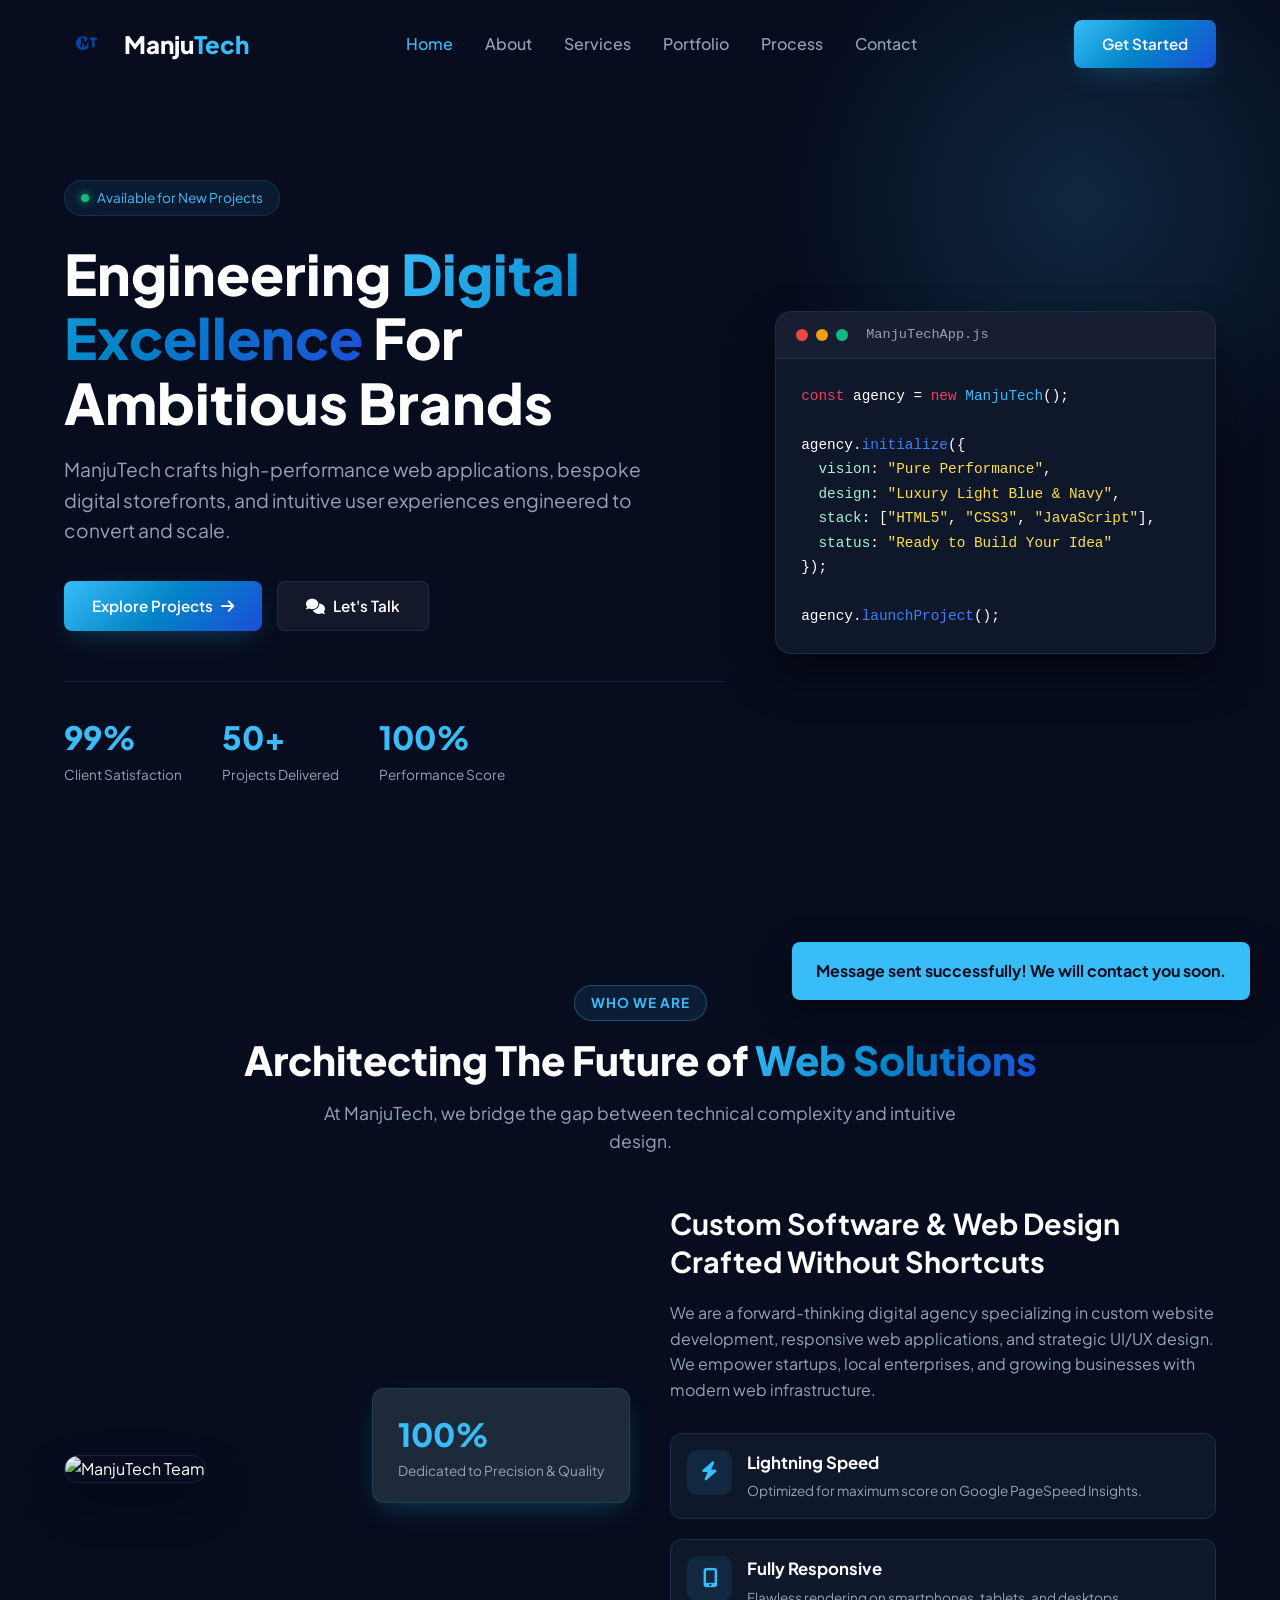
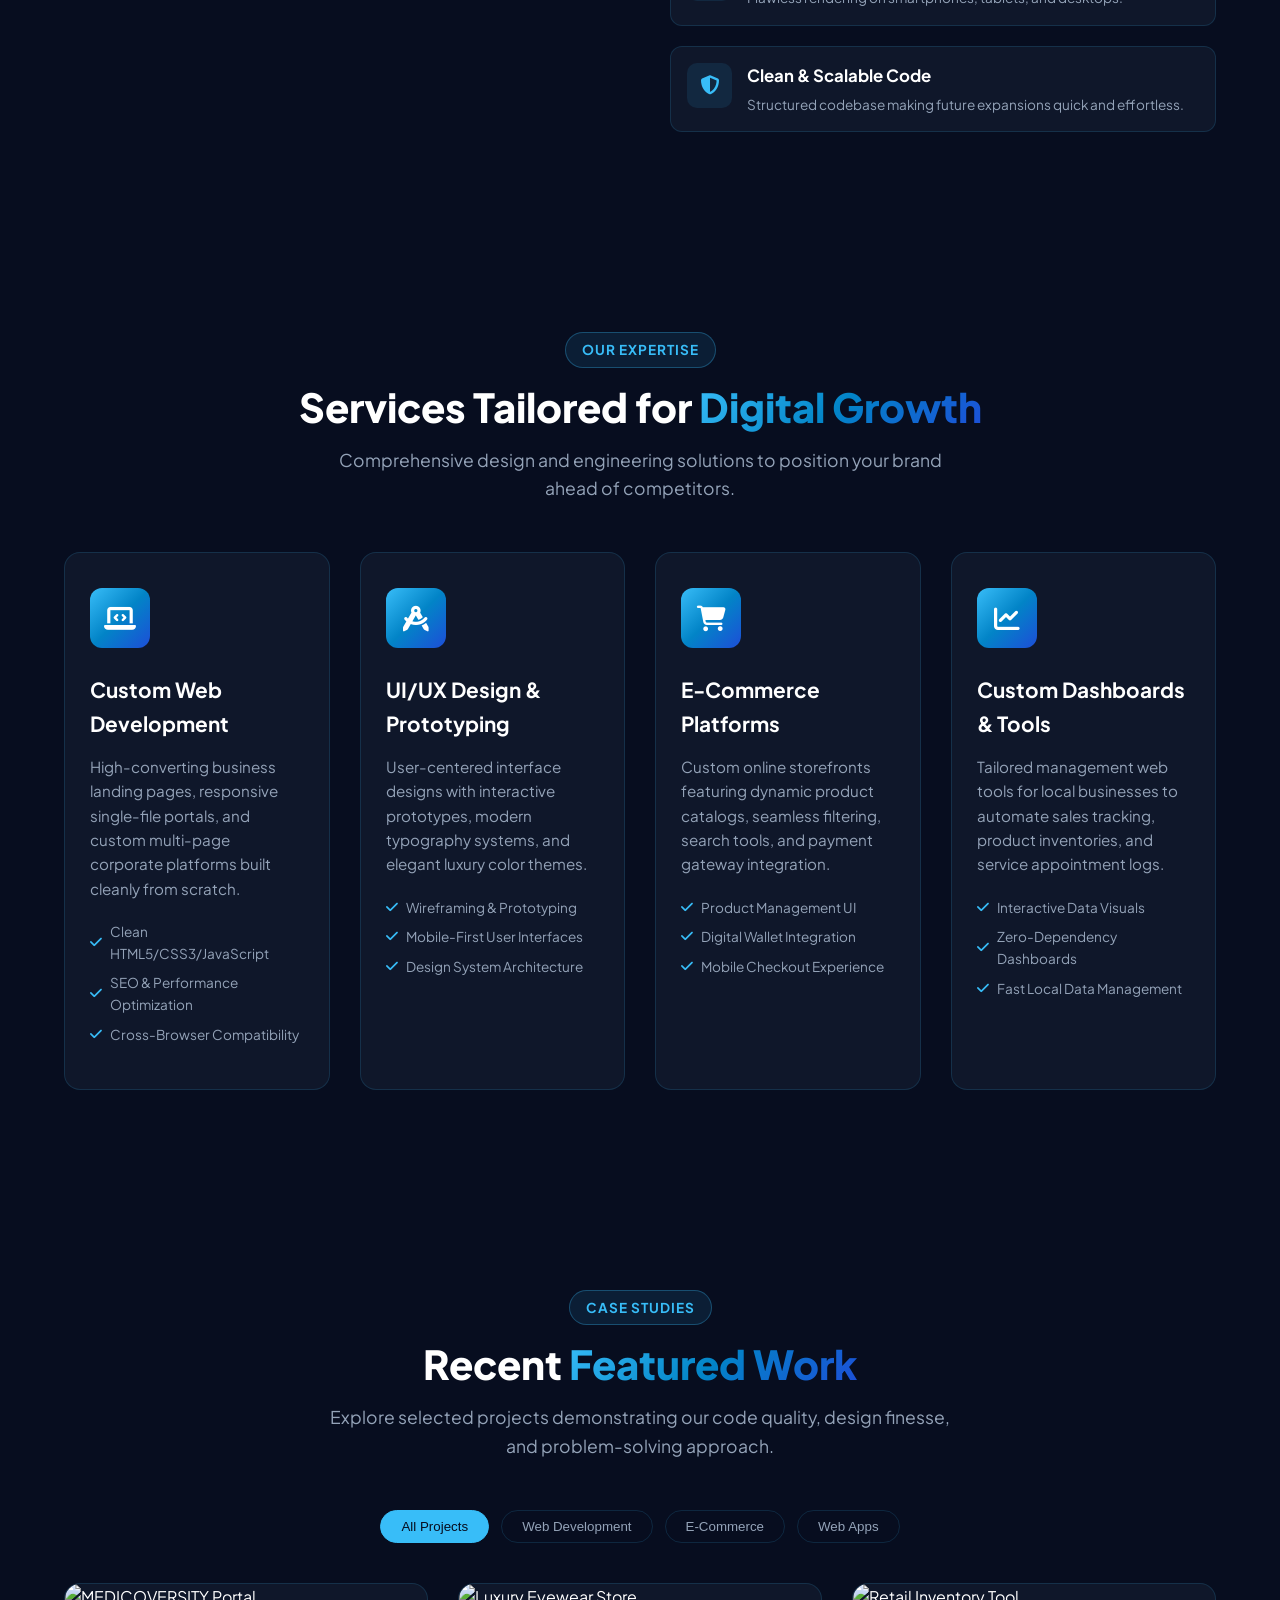
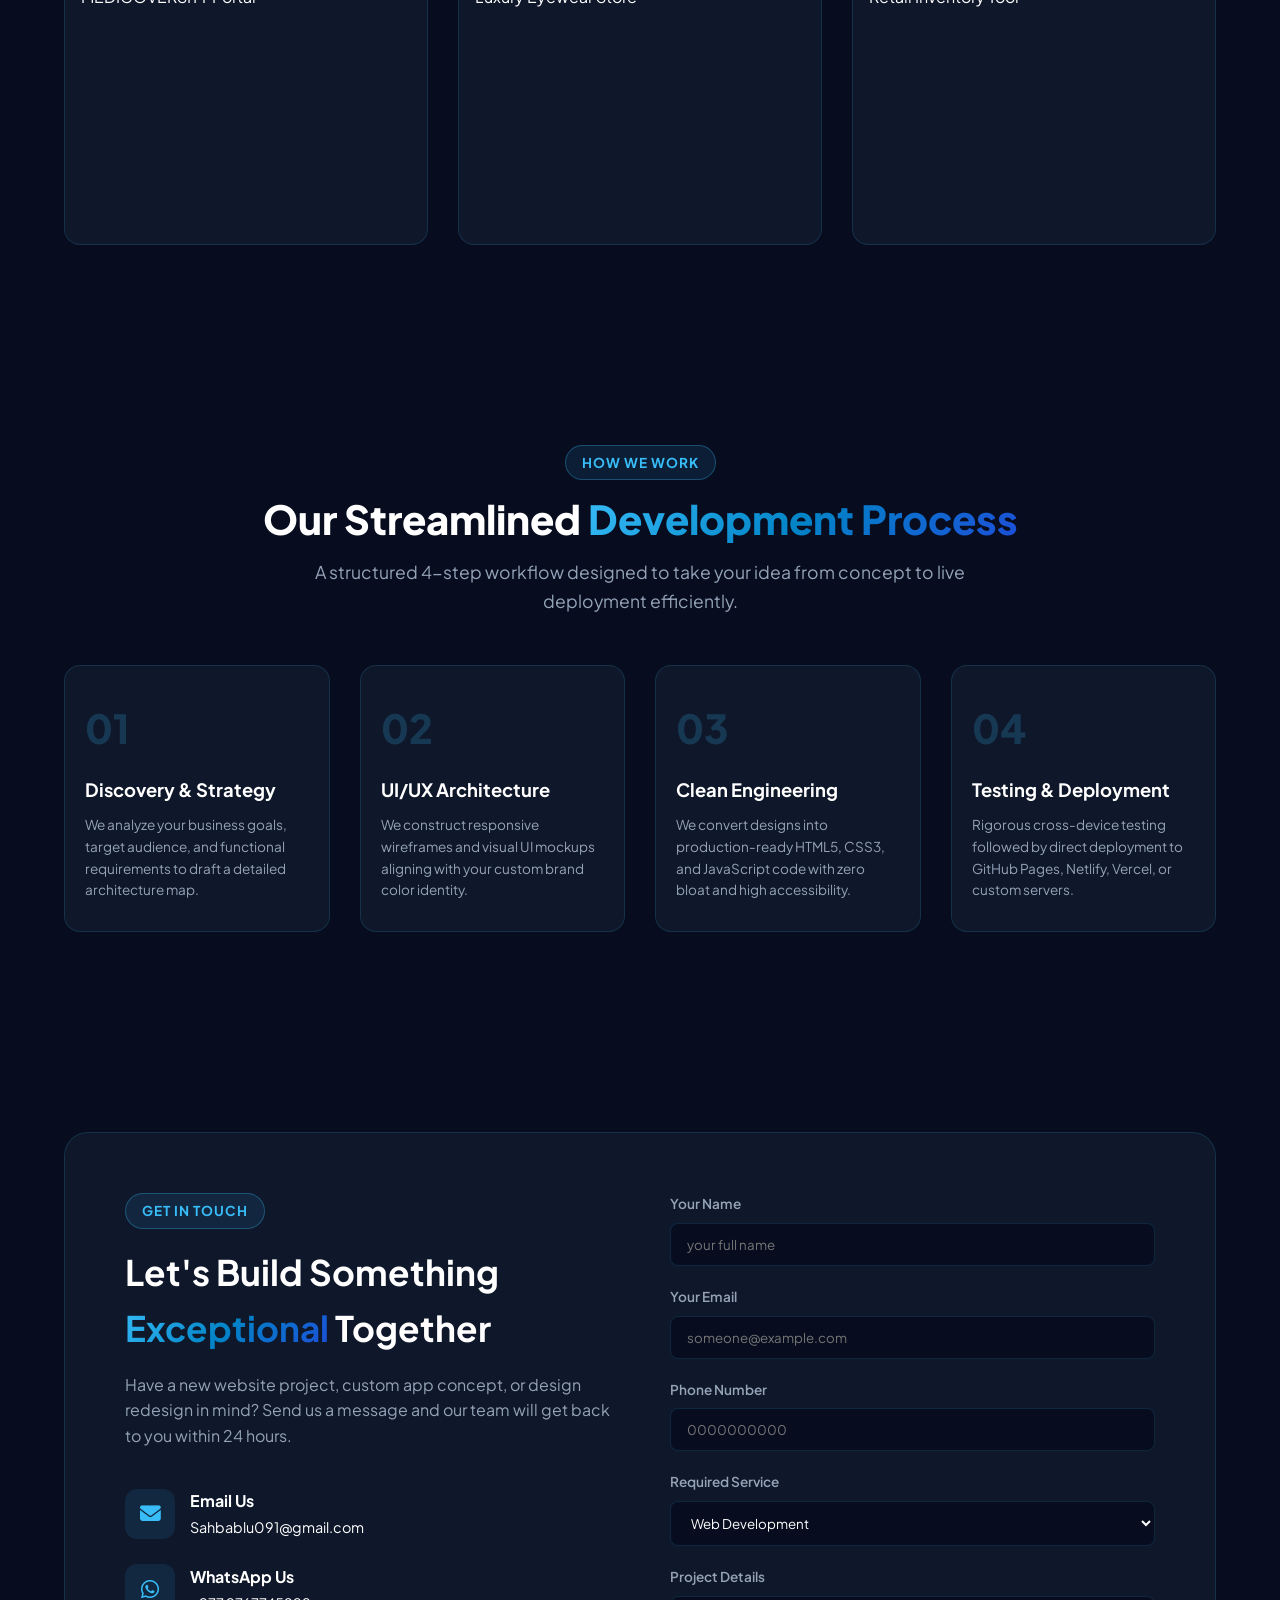
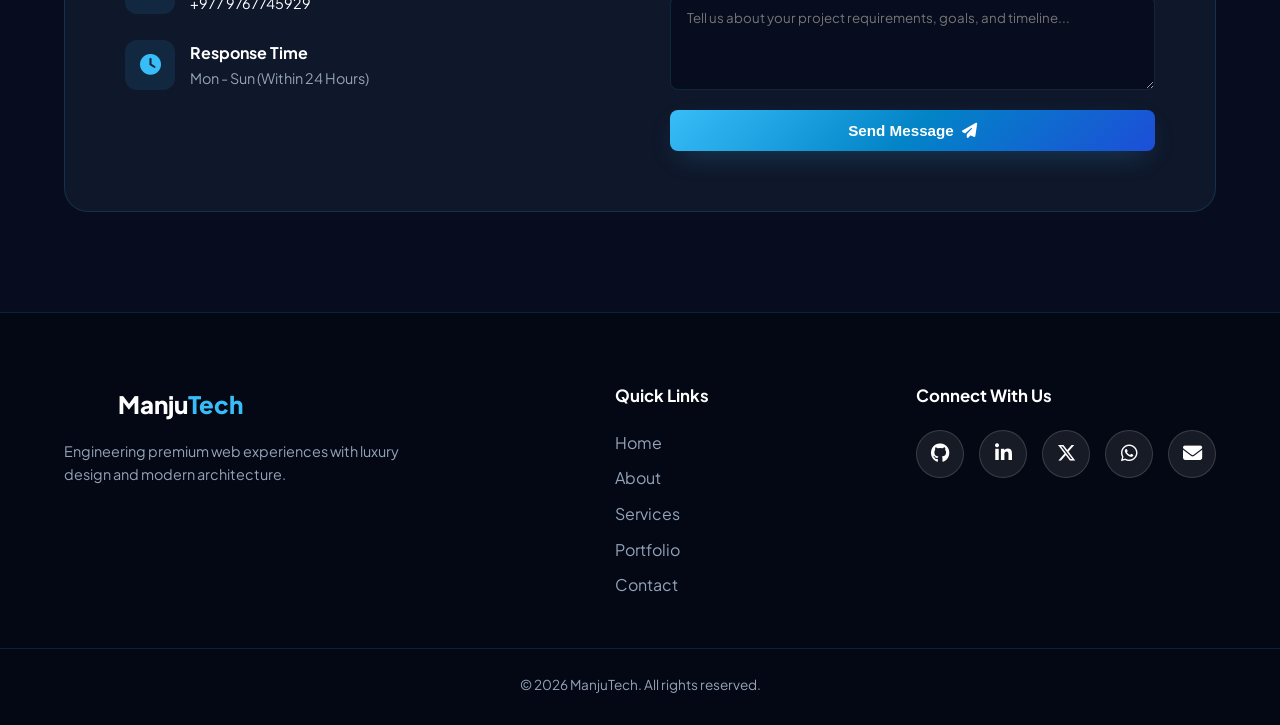
==== commit 67f4f003: "Add files via upload" ====
--- a/index.html
+++ b/index.html
@@ -355,15 +355,20 @@
                     </div>
 
                     <div class="contact-form-container">
-                        <form action="https://formspree.io/f/mjyypkyk" method="POST" id="contact-form" class="contact-form">
+                       <form action="https://formspree.io/f/mjyypkyk" method="POST" id="contact-form" class="contact-form">
     <div class="form-group">
         <label for="name">Your Name</label>
-        <input type="text" id="name" name="name" required placeholder="John Doe">
+        <input type="text" id="name" name="name" required placeholder="your full name">
     </div>
 
     <div class="form-group">
         <label for="email">Your Email</label>
-        <input type="email" id="email" name="email" required placeholder="john@example.com">
+        <input type="email" id="email" name="email" required placeholder="someone@example.com">
+    </div>
+
+    <div class="form-group">
+        <label for="phone">Phone Number</label>
+        <input type="tel" id="phone" name="phone" placeholder="0000000000">
     </div>
 
     <div class="form-group">
@@ -378,7 +383,7 @@
 
     <div class="form-group">
         <label for="message">Project Details</label>
-        <textarea id="message" name="message" rows="4" required placeholder="Tell us about..."></textarea>
+        <textarea id="message" name="message" rows="4" required placeholder="Tell us about your project requirements, goals, and timeline..."></textarea>
     </div>
 
     <button type="submit" class="btn btn-primary w-100">Send Message <i class="fa-solid fa-paper-plane"></i></button>
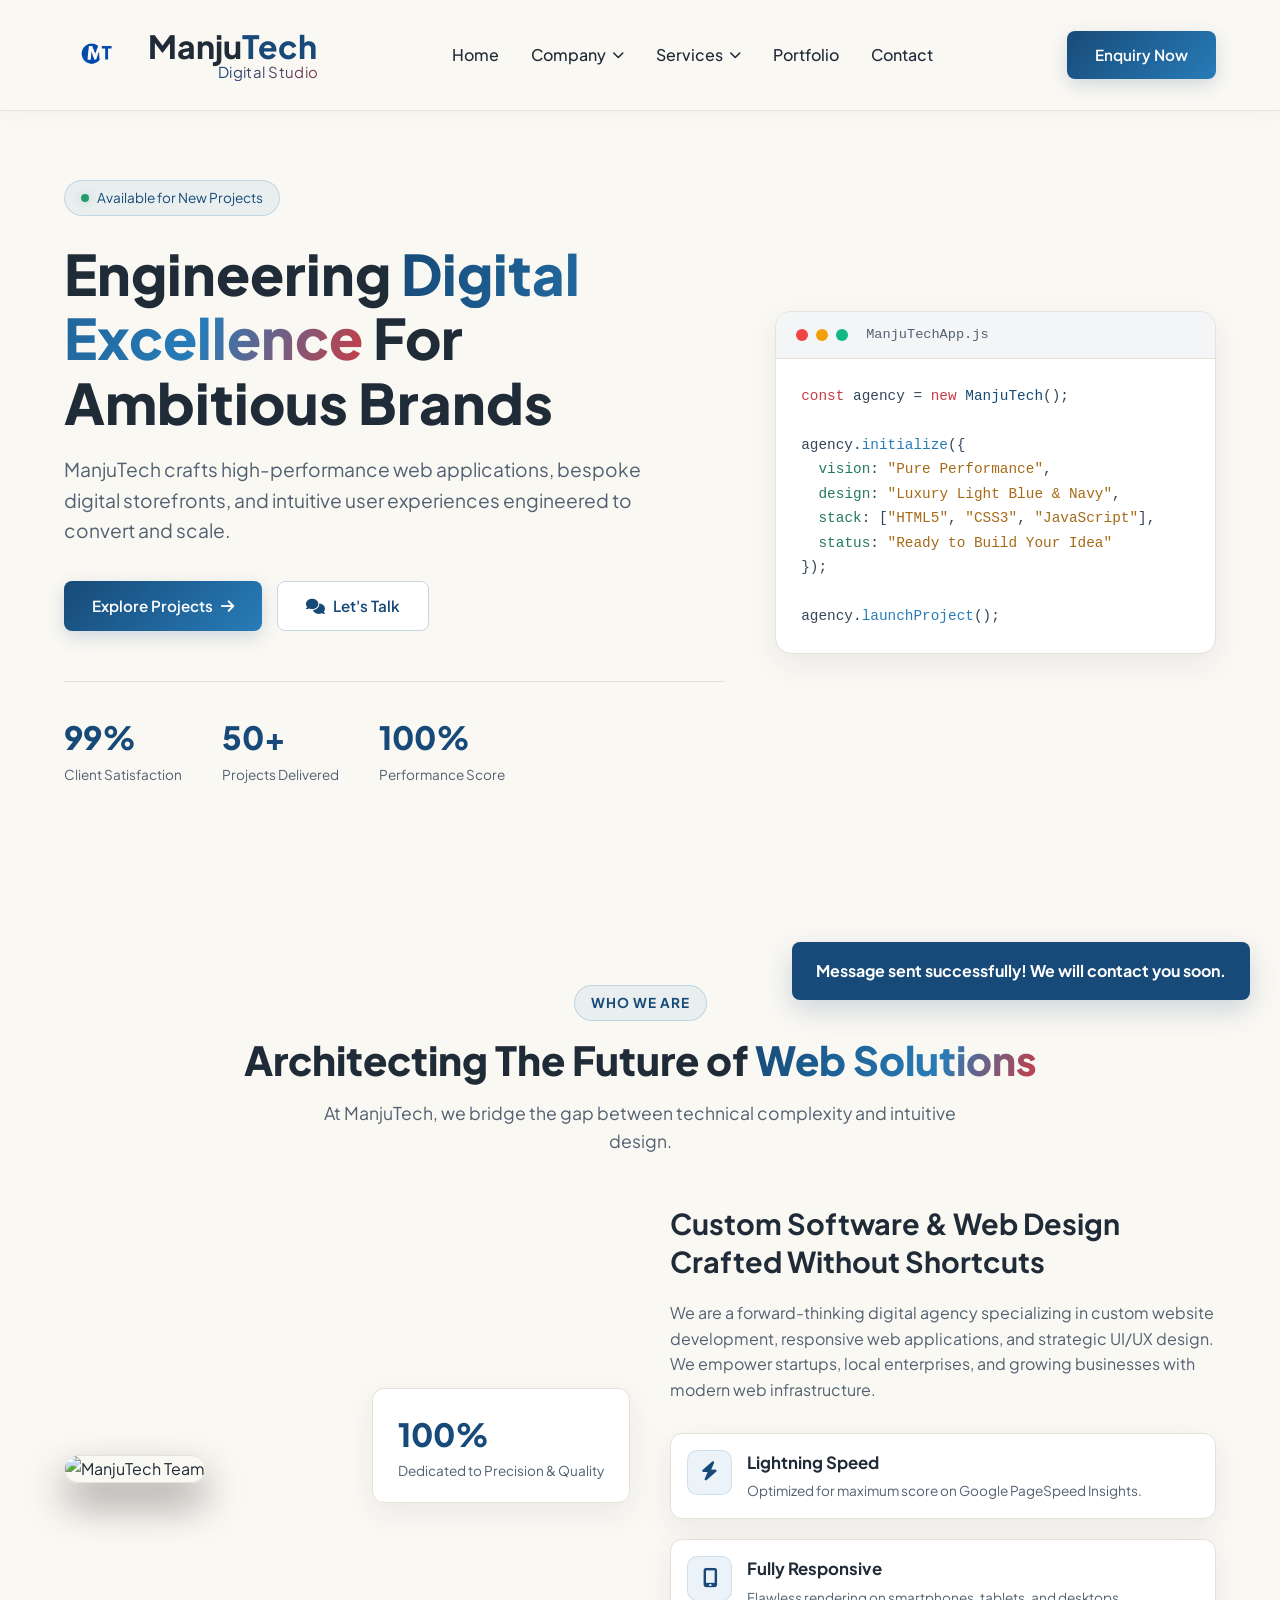
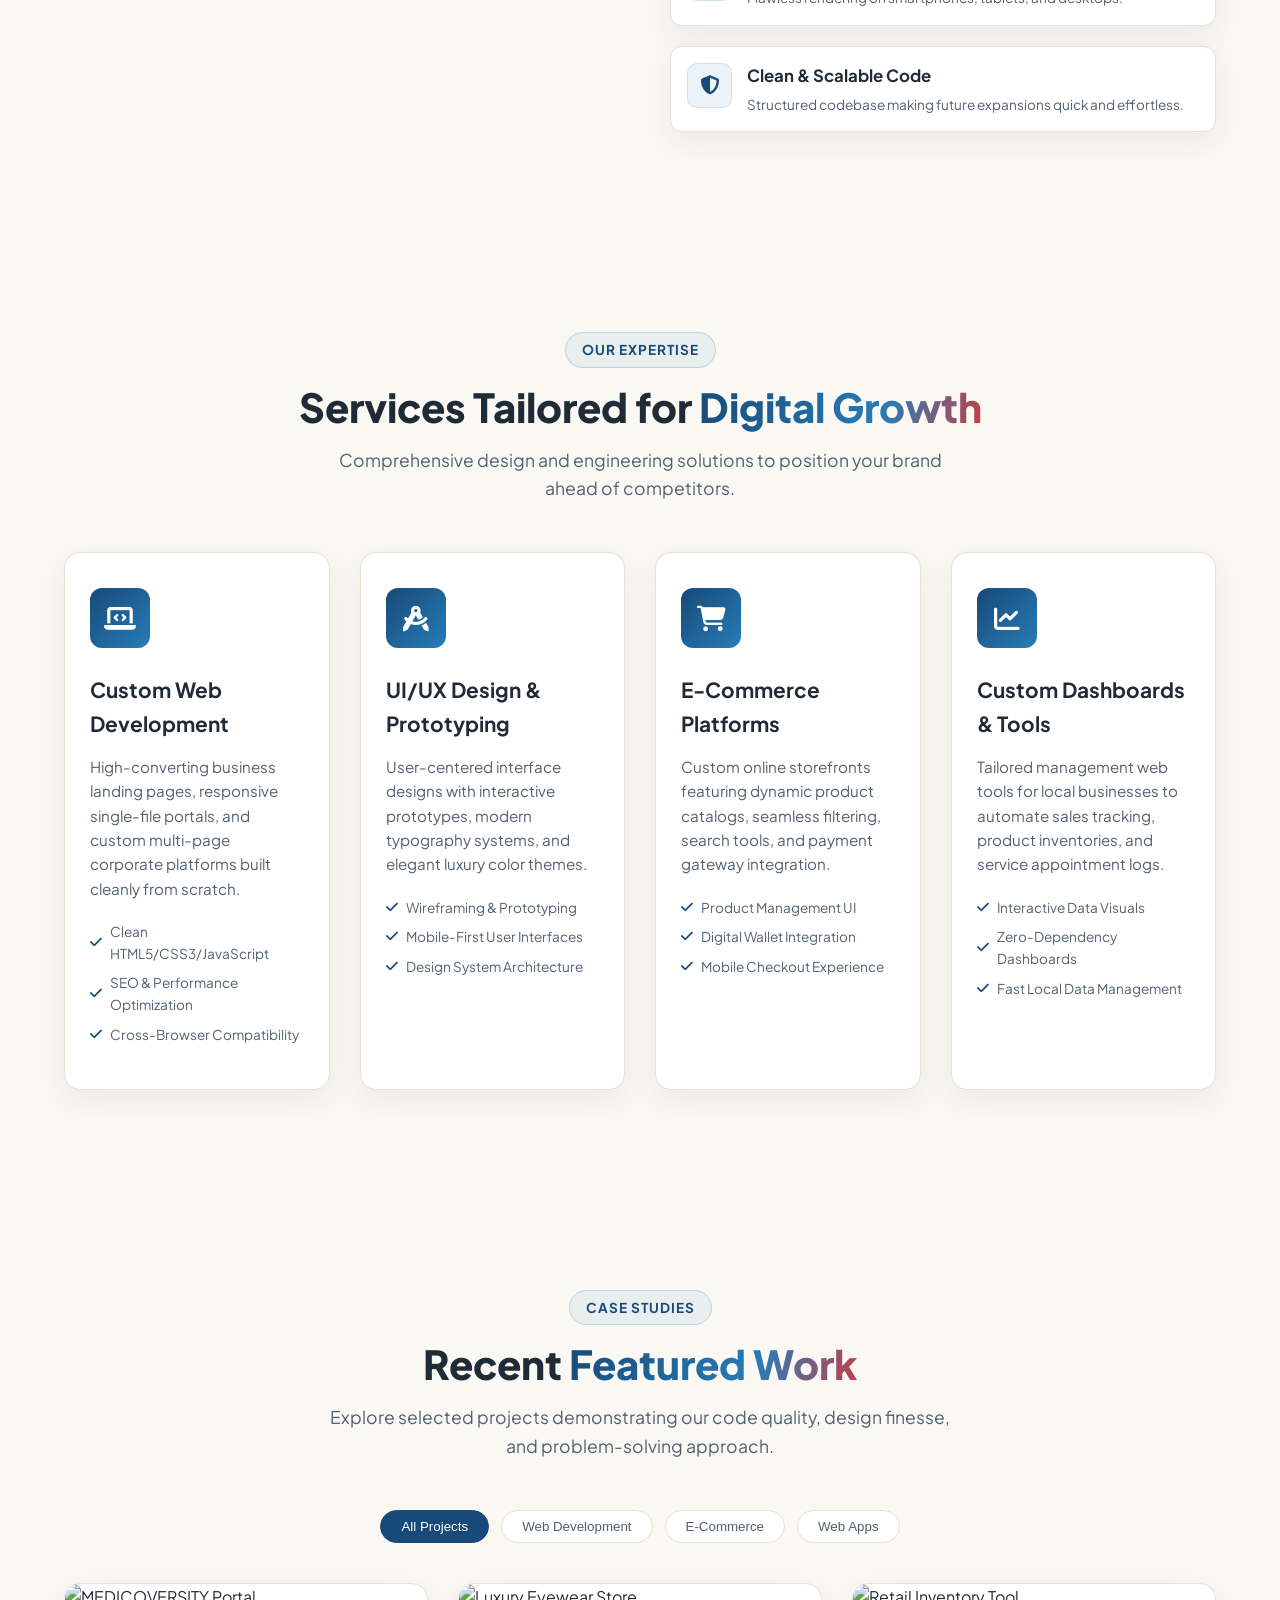
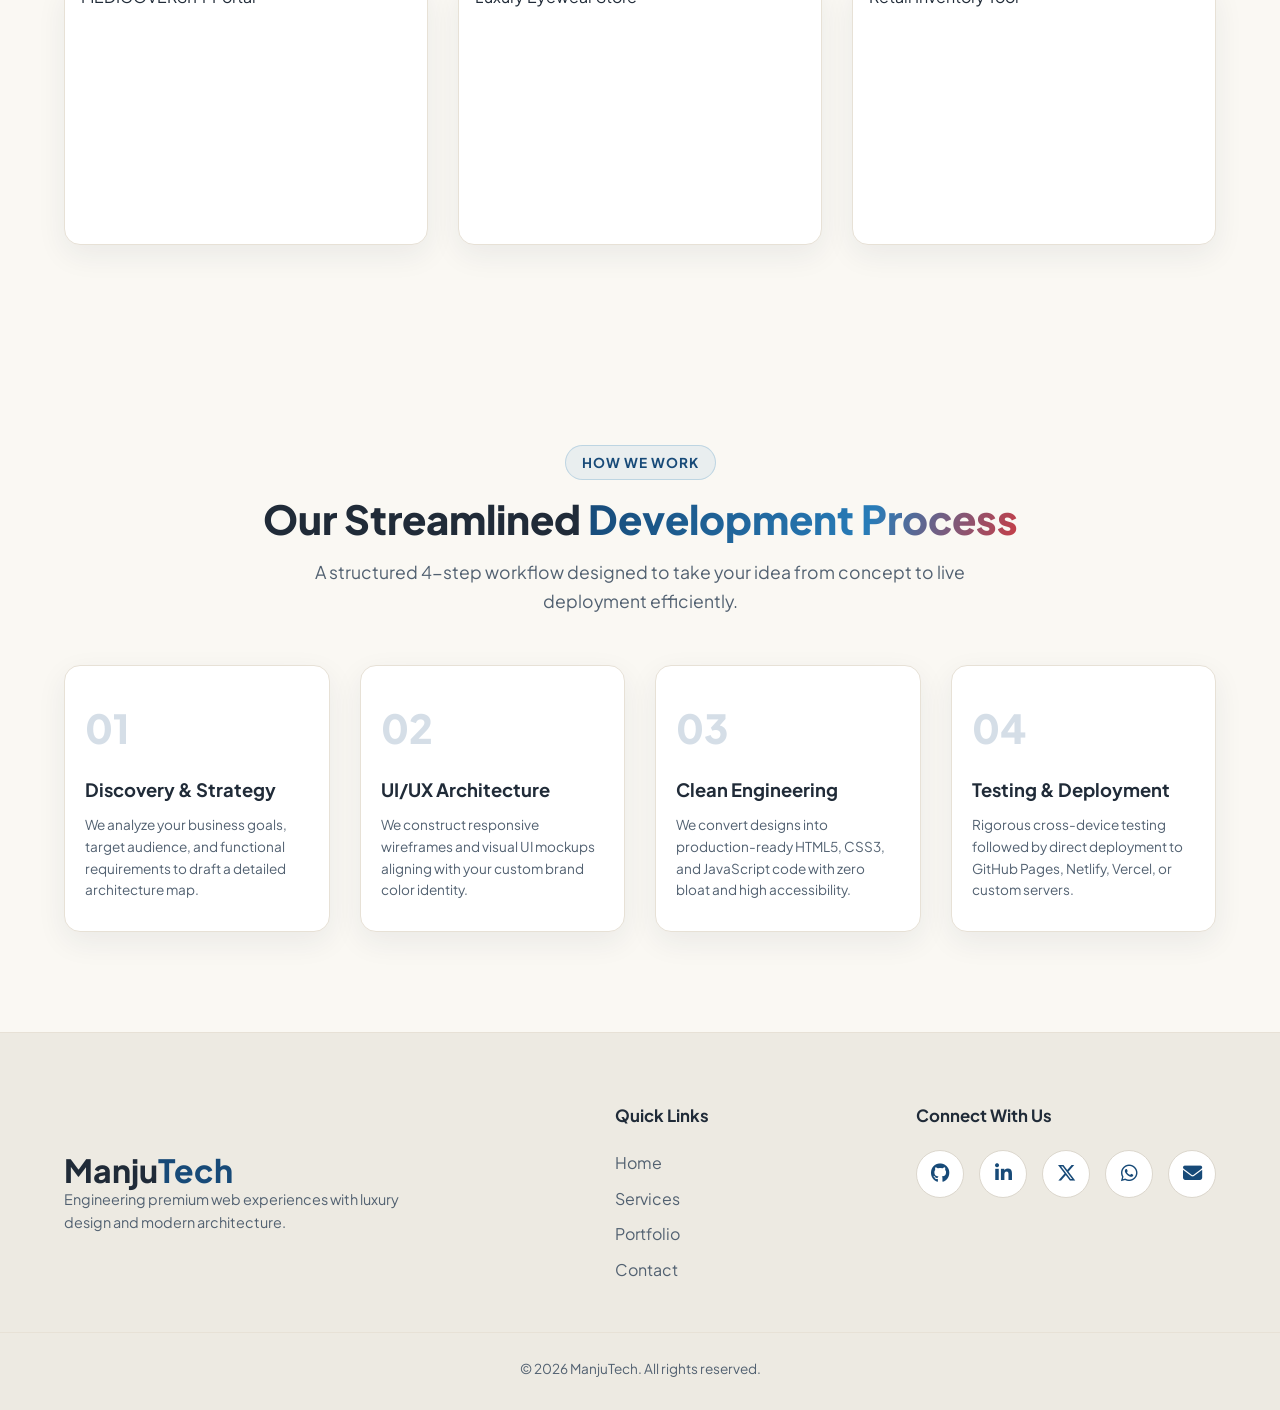
==== commit 28a11c45: "Add files via upload" ====
--- a/index.html
+++ b/index.html
@@ -31,24 +31,216 @@
     <!-- ================= NAVBAR ================= -->
     <header class="navbar-header" id="navbar">
         <div class="container nav-container">
-            <a href="#home" class="brand-logo">
-              <img src="images/logo.png" alt="ManjuTech Logo" class="brand-logo-img">
-                <span class="brand-name">Manju<span>Tech</span></span>
-            </a>
+           <a href="#" class="logo">
+    <img src="images/logo.png" alt="ManjuTech Logo" class="brand-logo">
+    <span class="brand-text">
+        <span class="brand-name">Manju<span>Tech</span></span>
+        <span class="brand-tagline">Digital Studio</span>
+    </span>
+</a>
 
             <nav class="nav-menu" id="nav-menu">
                 <ul class="nav-list">
-                    <li><a href="#home" class="nav-link active">Home</a></li>
-                    <li><a href="#about" class="nav-link">About</a></li>
-                    <li><a href="#services" class="nav-link">Services</a></li>
+                    <li><a href="index.html" class="nav-link active">Home</a></li>
+                   <li class="nav-item dropdown">
+    <a href="#" class="nav-link dropdown-toggle">
+        Company <i class="fa-solid fa-chevron-down dropdown-icon"></i>
+    </a>
+    
+    <!-- Mega Menu Popup Box -->
+    <div class="mega-menu">
+        <div class="mega-menu-header">COMPANY</div>
+        <div class="mega-menu-grid">
+            
+            <a href="#about" class="mega-item">
+                <div class="icon-box">
+                    <i class="fa-solid fa-circle-info"></i>
+                </div>
+                <div class="item-text">
+                    <span class="item-title">About Us</span>
+                    <span class="item-desc">Who We Are</span>
+                </div>
+            </a>
+
+            <a href="#team" class="mega-item">
+                <div class="icon-box">
+                    <i class="fa-solid fa-user-group"></i>
+                </div>
+                <div class="item-text">
+                    <span class="item-title">Our Team</span>
+                    <span class="item-desc">Designers. Thinkers. Makers.</span>
+                </div>
+            </a>
+
+            <a href="#tech-stack" class="mega-item">
+                <div class="icon-box">
+                    <i class="fa-solid fa-robot"></i>
+                </div>
+                <div class="item-text">
+                    <span class="item-title">Technology Stacks</span>
+                    <span class="item-desc">Tools We Use</span>
+                </div>
+            </a>
+
+            <a href="#testimonials" class="mega-item">
+                <div class="icon-box">
+                    <i class="fa-solid fa-comment-dots"></i>
+                </div>
+                <div class="item-text">
+                    <span class="item-title">Testimonials</span>
+                    <span class="item-desc">Client Feedback</span>
+                </div>
+            </a>
+
+            <a href="#careers" class="mega-item">
+                <div class="icon-box">
+                    <i class="fa-solid fa-briefcase"></i>
+                </div>
+                <div class="item-text">
+                    <span class="item-title">Careers</span>
+                    <span class="item-desc">Join Our Team</span>
+                </div>
+            </a>
+
+            <a href="#faqs" class="mega-item">
+                <div class="icon-box">
+                    <i class="fa-solid fa-circle-question"></i>
+                </div>
+                <div class="item-text">
+                    <span class="item-title">FAQs</span>
+                    <span class="item-desc">Answers Simplified</span>
+                </div>
+            </a>
+
+        </div>
+    </div>
+</li>
+                   <li class="nav-item dropdown services-dropdown">
+    <a href="#services" class="nav-link dropdown-toggle">
+        Services <i class="fa-solid fa-chevron-down dropdown-icon"></i>
+    </a>
+    
+    <!-- 2-Panel Mega Menu Container -->
+    <div class="mega-menu services-mega-menu">
+        
+        <!-- Left Panel: Main Categories -->
+        <div class="services-left-panel">
+            <div class="mega-menu-header">SERVICES</div>
+            
+            <div class="service-cat-item active" data-target="panel-web">
+                <div class="icon-box"><i class="fa-solid fa-laptop-code"></i></div>
+                <div class="item-text">
+                    <span class="item-title">Web Development</span>
+                    <span class="item-desc">Scalable & High Performance</span>
+                </div>
+                <i class="fa-solid fa-chevron-right arrow-icon"></i>
+            </div>
+
+            <div class="service-cat-item" data-target="panel-uiux">
+                <div class="icon-box"><i class="fa-solid fa-pen-nib"></i></div>
+                <div class="item-text">
+                    <span class="item-title">Web Design and UI/UX</span>
+                    <span class="item-desc">Conversion optimized websites</span>
+                </div>
+                <i class="fa-solid fa-chevron-right arrow-icon"></i>
+            </div>
+
+            <div class="service-cat-item" data-target="panel-software">
+                <div class="icon-box"><i class="fa-solid fa-code"></i></div>
+                <div class="item-text">
+                    <span class="item-title">Software Development</span>
+                    <span class="item-desc">Custom Application for business</span>
+                </div>
+                <i class="fa-solid fa-chevron-right arrow-icon"></i>
+            </div>
+
+            <div class="service-cat-item" data-target="panel-marketing">
+                <div class="icon-box"><i class="fa-solid fa-bullhorn"></i></div>
+                <div class="item-text">
+                    <span class="item-title">SEO and Digital Marketing</span>
+                    <span class="item-desc">Traffic-driven market solution</span>
+                </div>
+                <i class="fa-solid fa-chevron-right arrow-icon"></i>
+            </div>
+
+            <div class="service-cat-item" data-target="panel-ai">
+                <div class="icon-box"><i class="fa-solid fa-microchip"></i></div>
+                <div class="item-text">
+                    <span class="item-title">AI Integration & Systems</span>
+                    <span class="item-desc">Smart Automation and AI Tools</span>
+                </div>
+                <i class="fa-solid fa-chevron-right arrow-icon"></i>
+            </div>
+
+        </div>
+
+        <!-- Right Panel: Sub-services -->
+        <div class="services-right-panel">
+            
+            <!-- Web Development Sub-links -->
+            <div id="panel-web" class="sub-panel active">
+                <div class="mega-menu-header">WEB DEVELOPMENT</div>
+                <div class="sub-links-list">
+                    <a href="#fullstack" class="sub-link"><i class="fa-solid fa-arrow-trend-up"></i> Full-Stack Web Development</a>
+                    <a href="#wordpress" class="sub-link"><i class="fa-solid fa-arrow-trend-up"></i> WordPress Web Development</a>
+                    <a href="#ecommerce" class="sub-link"><i class="fa-solid fa-arrow-trend-up"></i> Custom E-commerce Development</a>
+                    <a href="#woocommerce" class="sub-link"><i class="fa-solid fa-arrow-trend-up"></i> WooCommerce Development</a>
+                    <a href="#api" class="sub-link"><i class="fa-solid fa-arrow-trend-up"></i> API Development & Integration</a>
+                    <a href="#legacy" class="sub-link"><i class="fa-solid fa-arrow-trend-up"></i> Legacy System Modernization</a>
+                </div>
+            </div>
+
+            <!-- UI/UX Sub-links -->
+            <div id="panel-uiux" class="sub-panel">
+                <div class="mega-menu-header">WEB DESIGN AND UI/UX</div>
+                <div class="sub-links-list">
+                    <a href="#wireframing" class="sub-link"><i class="fa-solid fa-arrow-trend-up"></i> Wireframing & User Research</a>
+                    <a href="#landing" class="sub-link"><i class="fa-solid fa-arrow-trend-up"></i> High-Converting Landing Pages</a>
+                    <a href="#designsystem" class="sub-link"><i class="fa-solid fa-arrow-trend-up"></i> Design Systems & UI Kits</a>
+                </div>
+            </div>
+
+            <!-- Software Sub-links -->
+            <div id="panel-software" class="sub-panel">
+                <div class="mega-menu-header">SOFTWARE DEVELOPMENT</div>
+                <div class="sub-links-list">
+                    <a href="#saas" class="sub-link"><i class="fa-solid fa-arrow-trend-up"></i> SaaS Product Engineering</a>
+                    <a href="#mobile" class="sub-link"><i class="fa-solid fa-arrow-trend-up"></i> Cross-Platform Mobile Apps</a>
+                    <a href="#enterprise" class="sub-link"><i class="fa-solid fa-arrow-trend-up"></i> Enterprise Software Solutions</a>
+                </div>
+            </div>
+
+            <!-- Marketing Sub-links -->
+            <div id="panel-marketing" class="sub-panel">
+                <div class="mega-menu-header">SEO & DIGITAL MARKETING</div>
+                <div class="sub-links-list">
+                    <a href="#seo" class="sub-link"><i class="fa-solid fa-arrow-trend-up"></i> Technical & On-Page SEO</a>
+                    <a href="#ppc" class="sub-link"><i class="fa-solid fa-arrow-trend-up"></i> PPC & Paid Advertising</a>
+                    <a href="#social" class="sub-link"><i class="fa-solid fa-arrow-trend-up"></i> Social Media Growth Campaigns</a>
+                </div>
+            </div>
+
+            <!-- AI Sub-links -->
+            <div id="panel-ai" class="sub-panel">
+                <div class="mega-menu-header">AI INTEGRATION</div>
+                <div class="sub-links-list">
+                    <a href="#chatbot" class="sub-link"><i class="fa-solid fa-arrow-trend-up"></i> Custom AI Chatbots & Agents</a>
+                    <a href="#automation" class="sub-link"><i class="fa-solid fa-arrow-trend-up"></i> Workflow Automation</a>
+                    <a href="#llm" class="sub-link"><i class="fa-solid fa-arrow-trend-up"></i> LLM Fine-Tuning & Integration</a>
+                </div>
+            </div>
+
+        </div>
+
+    </div>
+</li>
                     <li><a href="#portfolio" class="nav-link">Portfolio</a></li>
-                    <li><a href="#process" class="nav-link">Process</a></li>
-                    <li><a href="#contact" class="nav-link">Contact</a></li>
+                   <li><a href="contact.html" class="nav-link">Contact</a></li>
                 </ul>
             </nav>
 
             <div class="nav-actions">
-                <a href="#contact" class="btn btn-primary nav-btn">Get Started</a>
+                <a href="enquiry.html" class="btn btn-primary nav-btn">Enquiry Now</a>
                 <button class="mobile-toggle" id="mobile-toggle" aria-label="Toggle Navigation Menu">
                     <i class="fa-solid fa-bars"></i>
                 </button>
@@ -320,78 +512,7 @@
             </div>
         </section>
 
-        <!-- ================= CONTACT SECTION ================= -->
-        <section id="contact" class="contact-section section-padding">
-            <div class="container">
-                <div class="contact-card-wrapper">
-                    <div class="contact-info">
-                        <span class="section-badge">Get In Touch</span>
-                        <h2>Let's Build Something <span class="gradient-text">Exceptional</span> Together</h2>
-                        <p>Have a new website project, custom app concept, or design redesign in mind? Send us a message and our team will get back to you within 24 hours.</p>
-
-                        <div class="info-list">
-                           <div class="info-item">
-    <div class="info-icon"><i class="fa-solid fa-envelope"></i></div>
-    <div>
-        <h5>Email Us</h5>
-        <p><a href="mailto:Sahbablu091@gmail.com" class="email-link">Sahbablu091@gmail.com</a></p>
-    </div>
-</div>
-                            <div class="info-item">
-    <div class="info-icon"><i class="fa-brands fa-whatsapp"></i></div>
-    <div>
-        <h5>WhatsApp Us</h5>
-        <p><a href="https://wa.me/9779767745929" target="_blank" class="whatsapp-link">+977 9767745929</a></p>
-    </div>
-</div>
-                            <div class="info-item">
-                                <div class="info-icon"><i class="fa-solid fa-clock"></i></div>
-                                <div>
-                                    <h5>Response Time</h5>
-                                    <p>Mon - Sun (Within 24 Hours)</p>
-                                </div>
-                            </div>
-                        </div>
-                    </div>
-
-                    <div class="contact-form-container">
-                       <form action="https://formspree.io/f/mjyypkyk" method="POST" id="contact-form" class="contact-form">
-    <div class="form-group">
-        <label for="name">Your Name</label>
-        <input type="text" id="name" name="name" required placeholder="your full name">
-    </div>
-
-    <div class="form-group">
-        <label for="email">Your Email</label>
-        <input type="email" id="email" name="email" required placeholder="someone@example.com">
-    </div>
-
-    <div class="form-group">
-        <label for="phone">Phone Number</label>
-        <input type="tel" id="phone" name="phone" placeholder="0000000000">
-    </div>
-
-    <div class="form-group">
-        <label for="service">Required Service</label>
-        <select id="service" name="service">
-            <option value="web">Web Development</option>
-            <option value="uiux">UI/UX Design</option>
-            <option value="ecommerce">E-Commerce Store</option>
-            <option value="app">Custom Web Tool</option>
-        </select>
-    </div>
-
-    <div class="form-group">
-        <label for="message">Project Details</label>
-        <textarea id="message" name="message" rows="4" required placeholder="Tell us about your project requirements, goals, and timeline..."></textarea>
-    </div>
-
-    <button type="submit" class="btn btn-primary w-100">Send Message <i class="fa-solid fa-paper-plane"></i></button>
-</form>
-                    </div>
-                </div>
-            </div>
-        </section>
+       
     </main>
 
     <!-- ================= FOOTER ================= -->
@@ -416,7 +537,6 @@
                 <h4>Quick Links</h4>
                 <ul>
                     <li><a href="#home">Home</a></li>
-                    <li><a href="#about">About</a></li>
                     <li><a href="#services">Services</a></li>
                     <li><a href="#portfolio">Portfolio</a></li>
                     <li><a href="#contact">Contact</a></li>
--- a/style.css
+++ b/style.css
@@ -11,23 +11,25 @@
    ==================================================================== */
 
 :root {
-    /* Theme Colors */
-    --bg-navy-dark: #070d1f;
-    --bg-navy-card: #0f172a;
-    --bg-navy-light: #1e293b;
-    --text-white: #ffffff;
-    --text-muted: #94a3b8;
-    --blue-light: #38bdf8;
-    --blue-mid: #0284c7;
-    --blue-deep: #1d4ed8;
-    --gradient-primary: linear-gradient(135deg, #38bdf8 0%, #0284c7 50%, #1d4ed8 100%);
-    --gradient-glow: radial-gradient(circle, rgba(56, 189, 248, 0.15) 0%, rgba(7, 13, 31, 0) 70%);
-
-    /* Fonts & Structure */
-    --font-main: 'Plus Jakarta Sans', -apple-system, BlinkMacSystemFont, sans-serif;
-    --transition: all 0.3s cubic-bezier(0.4, 0, 0.2, 1);
-    --border-glass: 1px solid rgba(56, 189, 248, 0.15);
-    --shadow-glow: 0 10px 30px -10px rgba(56, 189, 248, 0.3);
+    /* Backgrounds: Warm Creamy White */
+    --bg-color: #fcfbf7;
+    --bg-card: #ffffff;
+    --bg-card-hover: #f5f3ec;
+    --border-color: rgba(0, 0, 0, 0.08);
+
+    /* Text Colors for Light Theme */
+    --text-primary: #1a1a1a;
+    --text-secondary: #555555;
+    --text-muted: #777777;
+
+    /* Theme Accents: Crimson Red & Royal Blue */
+    --primary-blue: #1e40af;       /* Deep Royal Blue */
+    --primary-red: #dc2626;        /* Bold Crimson Red */
+    --accent-red-hover: #b91c1c;
+
+    /* Primary CTA Gradient (Blue to Red) */
+    --btn-gradient: linear-gradient(135deg, #1e40af 0%, #dc2626 100%);
+    --shadow-soft: 0 10px 30px rgba(0, 0, 0, 0.06);
 }
 
 /* Reset & Base Styles */
@@ -994,4 +996,1154 @@
     background-color: #38bdf8; /* Light blue accent on hover */
     color: #0f172a !important; /* Dark text on hover */
     transform: translateY(-3px);
-}+}
+.logo {
+    display: flex;
+    align-items: center;
+    gap: 14px;
+    text-decoration: none;
+}
+
+.brand-text {
+    display: flex;
+    flex-direction: column;
+    line-height: 1.1;
+}
+
+.brand-name {
+    font-size: 32px;
+    font-weight: 750;
+    color: #ffffff;
+}
+
+.brand-name span {
+    color: #65b9f5;
+}
+
+.brand-tagline {
+    font-size: 15px;
+    font-weight: 400;
+    letter-spacing: 0.3px;
+    position: relative;
+    left: 70px;
+    background: linear-gradient(90deg, #69b9f5, #5578d9);
+    -webkit-background-clip: text;
+    -webkit-text-fill-color: transparent;
+}
+.brand-logo {
+    width: 70px;
+    height: 70px;
+    object-fit: contain;
+    display: block;
+    flex-shrink: 0;
+}
+/* Parent Container */
+.nav-item.dropdown {
+    position: relative;
+    list-style: none;
+}
+
+.dropdown-toggle {
+    display: flex;
+    align-items: center;
+    gap: 6px;
+    cursor: pointer;
+    text-decoration: none;
+    color: #ffffff;
+    font-weight: 500;
+}
+
+.dropdown-icon {
+    font-size: 0.75rem;
+    transition: transform 0.3s ease;
+}
+
+/* Mega Menu Container Card */
+.mega-menu {
+    position: absolute;
+    top: 100%;
+    left: 0;
+    width: 520px;
+    background-color: #0d1117; /* Dark theme background */
+    border: 1px solid rgba(255, 255, 255, 0.1);
+    border-radius: 16px;
+    padding: 24px;
+    margin-top: 12px;
+    box-shadow: 0 20px 40px rgba(0, 0, 0, 0.6);
+    
+    /* Animation & Hidden States */
+    opacity: 0;
+    visibility: hidden;
+    transform: translateY(12px);
+    transition: all 0.3s cubic-bezier(0.16, 1, 0.3, 1);
+    z-index: 1000;
+}
+
+/* Header Text */
+.mega-menu-header {
+    font-size: 0.75rem;
+    font-weight: 700;
+    color: #94a3b8;
+    letter-spacing: 1px;
+    margin-bottom: 16px;
+    text-transform: uppercase;
+}
+
+/* 2-Column Grid Layout */
+.mega-menu-grid {
+    display: grid;
+    grid-template-columns: 1fr 1fr;
+    gap: 12px;
+}
+
+/* Individual Grid Card Item */
+.mega-item {
+    display: flex;
+    align-items: center;
+    gap: 14px;
+    padding: 12px 14px;
+    border-radius: 12px;
+    text-decoration: none;
+    background-color: rgba(255, 255, 255, 0.02);
+    border: 1px solid transparent;
+    transition: all 0.25s ease;
+}
+
+/* Icon Box Container */
+.mega-item .icon-box {
+    width: 44px;
+    height: 44px;
+    min-width: 44px;
+    background-color: rgba(255, 255, 255, 0.05);
+    border: 1px solid rgba(255, 255, 255, 0.1);
+    border-radius: 10px;
+    display: flex;
+    align-items: center;
+    justify-content: center;
+    color: #64b5f6; /* Matching accent blue */
+    font-size: 1.1rem;
+    transition: all 0.25s ease;
+}
+
+/* Text Container */
+.mega-item .item-text {
+    display: flex;
+    flex-direction: column;
+}
+
+.mega-item .item-title {
+    font-size: 0.95rem;
+    font-weight: 600;
+    color: #ffffff;
+    transition: color 0.25s ease;
+}
+
+.mega-item .item-desc {
+    font-size: 0.8rem;
+    color: #94a3b8;
+    margin-top: 2px;
+}
+
+/* Hover States matching your theme */
+.mega-item:hover {
+    background-color: rgba(100, 181, 246, 0.08);
+    border-color: rgba(100, 181, 246, 0.2);
+    transform: translateY(-2px);
+}
+
+.mega-item:hover .icon-box {
+    background-color: #64b5f6;
+    color: #0d1117;
+    border-color: #64b5f6;
+}
+
+.mega-item:hover .item-title {
+    color: #64b5f6;
+}
+
+/* Show Menu on Hover */
+.nav-item.dropdown:hover .mega-menu,
+.nav-item.dropdown.active .mega-menu {
+    opacity: 1;
+    visibility: visible;
+    transform: translateY(0);
+}
+
+.nav-item.dropdown:hover .dropdown-icon,
+.nav-item.dropdown.active .dropdown-icon {
+    transform: rotate(180deg);
+}/* Two-Panel Mega Menu Container */
+/* Centered Two-Panel Mega Menu Container */
+.services-mega-menu {
+    width: 760px !important;
+    display: flex !important;
+    padding: 0 !important;
+    overflow: hidden;
+    
+    /* Centers the menu right under the Services button */
+    left: 50% !important;
+    transform: translateX(-50%) translateY(12px) !important;
+}
+
+/* Hover state to keep it centered when open */
+.nav-item.dropdown:hover .services-mega-menu,
+.nav-item.dropdown.active .services-mega-menu {
+    opacity: 1;
+    visibility: visible;
+    transform: translateX(-50%) translateY(0) !important;
+}
+
+/* Left Panel */
+.services-left-panel {
+    width: 50%;
+    padding: 20px;
+    background-color: #0d1117;
+    border-right: 1px solid rgba(255, 255, 255, 0.08);
+    display: flex;
+    flex-direction: column;
+    gap: 6px;
+}
+
+/* Category item inside left panel */
+.service-cat-item {
+    display: flex;
+    align-items: center;
+    gap: 12px;
+    padding: 10px 12px;
+    border-radius: 10px;
+    cursor: pointer;
+    transition: all 0.2s ease;
+}
+
+.service-cat-item .icon-box {
+    width: 38px;
+    height: 38px;
+    min-width: 38px;
+    background-color: rgba(255, 255, 255, 0.04);
+    border: 1px solid rgba(255, 255, 255, 0.08);
+    border-radius: 8px;
+    display: flex;
+    align-items: center;
+    justify-content: center;
+    color: #64b5f6;
+    font-size: 0.95rem;
+}
+
+.service-cat-item .item-text {
+    display: flex;
+    flex-direction: column;
+    flex-grow: 1;
+}
+
+.service-cat-item .item-title {
+    font-size: 0.88rem;
+    font-weight: 600;
+    color: #ffffff;
+}
+
+.service-cat-item .item-desc {
+    font-size: 0.72rem;
+    color: #94a3b8;
+}
+
+.service-cat-item .arrow-icon {
+    font-size: 0.7rem;
+    color: #64b5f6;
+    opacity: 0;
+    transition: opacity 0.2s ease;
+}
+
+/* Hover or Active state for Left Panel Items */
+.service-cat-item:hover, 
+.service-cat-item.active {
+    background-color: rgba(100, 181, 246, 0.08);
+    border-color: rgba(100, 181, 246, 0.15);
+}
+
+.service-cat-item:hover .arrow-icon,
+.service-cat-item.active .arrow-icon {
+    opacity: 1;
+}
+
+.service-cat-item.active .icon-box {
+    background-color: #64b5f6;
+    color: #0d1117;
+}
+
+/* Right Panel */
+.services-right-panel {
+    width: 50%;
+    padding: 24px;
+    background-color: #090d12;
+    display: flex;
+    flex-direction: column;
+    justify-content: center;
+}
+
+/* Sub-panel switching logic */
+.sub-panel {
+    display: none;
+}
+
+.sub-panel.active {
+    display: block;
+}
+
+/* Sub-links styling */
+.sub-links-list {
+    display: flex;
+    flex-direction: column;
+    gap: 8px;
+    margin-top: 12px;
+}
+
+.sub-link {
+    display: flex;
+    align-items: center;
+    gap: 10px;
+    padding: 10px 14px;
+    color: #cbd5e1;
+    font-size: 0.88rem;
+    font-weight: 500;
+    text-decoration: none;
+    border-radius: 8px;
+    background-color: rgba(255, 255, 255, 0.02);
+    transition: all 0.2s ease;
+}
+
+.sub-link i {
+    font-size: 0.75rem;
+    color: #64b5f6;
+}
+
+.sub-link:hover {
+    background-color: rgba(100, 181, 246, 0.1);
+    color: #64b5f6;
+    padding-left: 18px;
+}
+/* Wide Contact Mega Menu Container */
+.contact-mega-menu {
+    width: 820px !important;
+    display: flex !important;
+    padding: 0 !important;
+    overflow: hidden;
+    left: auto !important;
+    right: 0 !important;
+    transform: translateY(12px) !important;
+}
+
+/* Hover state alignment */
+.nav-item.dropdown:hover .contact-mega-menu,
+.nav-item.dropdown.active .contact-mega-menu {
+    opacity: 1;
+    visibility: visible;
+    transform: translateY(0) !important;
+}
+
+/* Left Info Panel */
+.contact-info-panel {
+    width: 45%;
+    padding: 28px;
+    background-color: #0d1117;
+    border-right: 1px solid rgba(255, 255, 255, 0.08);
+    display: flex;
+    flex-direction: column;
+    gap: 14px;
+}
+
+.contact-info-panel .badge-tag {
+    font-size: 0.68rem;
+    font-weight: 700;
+    color: #64b5f6;
+    background-color: rgba(100, 181, 246, 0.1);
+    padding: 4px 10px;
+    border-radius: 20px;
+    width: fit-content;
+    letter-spacing: 1px;
+}
+
+.contact-info-panel h3 {
+    font-size: 1.25rem;
+    color: #ffffff;
+    line-height: 1.3;
+}
+
+.contact-info-panel h3 .highlight {
+    color: #64b5f6;
+}
+
+.contact-info-panel p {
+    font-size: 0.8rem;
+    color: #94a3b8;
+    line-height: 1.4;
+}
+
+.contact-methods {
+    display: flex;
+    flex-direction: column;
+    gap: 12px;
+    margin-top: 6px;
+}
+
+.contact-method-item {
+    display: flex;
+    align-items: center;
+    gap: 10px;
+}
+
+/* Make email and whatsapp links clickable */
+a.contact-method-item {
+    text-decoration: none;
+    cursor: pointer;
+    transition: transform 0.2s ease;
+}
+
+a.contact-method-item:hover {
+    transform: translateX(4px);
+}
+
+a.contact-method-item:hover .method-title {
+    color: #64b5f6;
+}
+
+.contact-method-item .icon-box {
+    width: 34px;
+    height: 34px;
+    min-width: 34px;
+    background-color: rgba(255, 255, 255, 0.04);
+    border: 1px solid rgba(255, 255, 255, 0.08);
+    border-radius: 8px;
+    display: flex;
+    align-items: center;
+    justify-content: center;
+    color: #64b5f6;
+    font-size: 0.85rem;
+}
+
+.contact-method-item .method-title {
+    display: block;
+    font-size: 0.78rem;
+    font-weight: 600;
+    color: #ffffff;
+}
+
+.contact-method-item .method-desc {
+    display: block;
+    font-size: 0.72rem;
+    color: #94a3b8;
+}
+
+/* Right Form Panel */
+.contact-form-panel {
+    width: 55%;
+    padding: 28px;
+    background-color: #090d12;
+}
+
+.contact-form-panel form {
+    display: flex;
+    flex-direction: column;
+    gap: 12px;
+}
+
+.contact-form-panel .form-group {
+    display: flex;
+    flex-direction: column;
+    gap: 4px;
+}
+
+.contact-form-panel label {
+    font-size: 0.75rem;
+    font-weight: 500;
+    color: #94a3b8;
+}
+
+.contact-form-panel input,
+.contact-form-panel select,
+.contact-form-panel textarea {
+    width: 100%;
+    padding: 9px 12px;
+    background-color: rgba(255, 255, 255, 0.04);
+    border: 1px solid rgba(255, 255, 255, 0.1);
+    border-radius: 8px;
+    color: #ffffff;
+    font-size: 0.82rem;
+    outline: none;
+    transition: border-color 0.2s ease;
+}
+
+.contact-form-panel select option {
+    background-color: #0d1117;
+    color: #ffffff;
+}
+
+.contact-form-panel input:focus,
+.contact-form-panel select:focus,
+.contact-form-panel textarea:focus {
+    border-color: #64b5f6;
+}
+
+.contact-form-panel input::placeholder,
+.contact-form-panel textarea::placeholder {
+    color: #475569;
+}
+
+.contact-form-panel .submit-btn {
+    width: 100%;
+    padding: 10px;
+    background: linear-gradient(135deg, #64b5f6 0%, #3b82f6 100%);
+    color: #0d1117;
+    font-weight: 600;
+    font-size: 0.88rem;
+    border: none;
+    border-radius: 8px;
+    cursor: pointer;
+    transition: opacity 0.2s ease;
+    margin-top: 4px;
+}
+
+.contact-form-panel .submit-btn:hover {
+    opacity: 0.9;
+}
+
+/* Success Message Box Styling */
+.success-message-box {
+    display: flex;
+    flex-direction: column;
+    align-items: center;
+    justify-content: center;
+    text-align: center;
+    padding: 40px 20px;
+    gap: 12px;
+}
+
+.success-message-box i {
+    font-size: 3rem;
+    color: #4ade80;
+}
+
+.success-message-box h4 {
+    font-size: 1.2rem;
+    color: #ffffff;
+    font-weight: 600;
+}
+
+.success-message-box p {
+    font-size: 0.85rem;
+    color: #94a3b8;
+    line-height: 1.4;
+}
+/* Standalone Enquiry Page Layout */
+.enquiry-standalone-page {
+    min-height: 100vh;
+    padding-top: 120px; /* Gives room for the fixed navbar */
+    padding-bottom: 60px;
+    padding-left: 20px;
+    padding-right: 20px;
+    background-color: #080b0f;
+    display: flex;
+    align-items: center;
+    justify-content: center;
+}
+
+.enquiry-hero-container {
+    max-width: 1180px;
+    width: 100%;
+    display: flex;
+    gap: 60px;
+    align-items: center;
+}
+
+.enquiry-brand-panel {
+    flex: 1;
+    display: flex;
+    flex-direction: column;
+    gap: 18px;
+}
+
+.enquiry-brand-panel .badge-tag {
+    font-size: 0.72rem;
+    font-weight: 700;
+    color: #64b5f6;
+    background-color: rgba(100, 181, 246, 0.1);
+    padding: 6px 14px;
+    border-radius: 20px;
+    width: fit-content;
+    letter-spacing: 1px;
+}
+
+.enquiry-brand-panel h1 {
+    font-size: 2.5rem;
+    color: #ffffff;
+    line-height: 1.2;
+}
+
+.enquiry-brand-panel h1 .highlight {
+    color: #64b5f6;
+}
+
+.brand-statement {
+    font-size: 1.05rem;
+    color: #cbd5e1;
+    font-style: italic;
+    line-height: 1.6;
+    border-left: 3px solid #64b5f6;
+    padding-left: 18px;
+    margin: 8px 0;
+}
+
+.brand-values {
+    display: flex;
+    flex-direction: column;
+    gap: 16px;
+    margin-top: 10px;
+}
+
+.value-item {
+    display: flex;
+    gap: 14px;
+    align-items: flex-start;
+}
+
+.value-item .icon-box {
+    width: 42px;
+    height: 42px;
+    min-width: 42px;
+    background-color: rgba(255, 255, 255, 0.04);
+    border: 1px solid rgba(255, 255, 255, 0.08);
+    border-radius: 10px;
+    display: flex;
+    align-items: center;
+    justify-content: center;
+    color: #64b5f6;
+    font-size: 1rem;
+}
+
+.value-item h4 {
+    font-size: 0.95rem;
+    color: #ffffff;
+    font-weight: 600;
+}
+
+.value-item p {
+    font-size: 0.82rem;
+    color: #94a3b8;
+    margin-top: 2px;
+    line-height: 1.4;
+}
+
+.enquiry-form-card {
+    flex: 1;
+    background-color: #0d1117;
+    border: 1px solid rgba(255, 255, 255, 0.08);
+    border-radius: 20px;
+    padding: 36px;
+    box-shadow: 0 20px 40px rgba(0, 0, 0, 0.5);
+}
+
+.enquiry-form-card h3 {
+    font-size: 1.4rem;
+    color: #ffffff;
+    font-weight: 600;
+}
+
+.form-sub {
+    font-size: 0.85rem;
+    color: #94a3b8;
+    margin-top: 4px;
+    margin-bottom: 22px;
+}
+
+#standaloneEnquiryForm {
+    display: flex;
+    flex-direction: column;
+    gap: 14px;
+}
+
+.enquiry-form-card .form-group {
+    display: flex;
+    flex-direction: column;
+    gap: 5px;
+}
+
+.enquiry-form-card label {
+    font-size: 0.78rem;
+    font-weight: 500;
+    color: #94a3b8;
+}
+
+.enquiry-form-card input,
+.enquiry-form-card select,
+.enquiry-form-card textarea {
+    width: 100%;
+    padding: 10px 14px;
+    background-color: rgba(255, 255, 255, 0.03);
+    border: 1px solid rgba(255, 255, 255, 0.1);
+    border-radius: 8px;
+    color: #ffffff;
+    font-size: 0.88rem;
+    outline: none;
+    transition: border-color 0.2s ease;
+}
+
+.enquiry-form-card select option {
+    background-color: #0d1117;
+    color: #ffffff;
+}
+
+.enquiry-form-card input:focus,
+.enquiry-form-card select:focus,
+.enquiry-form-card textarea:focus {
+    border-color: #64b5f6;
+}
+
+.submit-enquiry-btn {
+    width: 100%;
+    padding: 12px;
+    background: linear-gradient(135deg, #64b5f6 0%, #3b82f6 100%);
+    color: #0d1117;
+    font-weight: 600;
+    font-size: 0.92rem;
+    border: none;
+    border-radius: 8px;
+    cursor: pointer;
+    transition: opacity 0.2s ease;
+    margin-top: 4px;
+}
+
+.submit-enquiry-btn:hover {
+    opacity: 0.9;
+}
+
+.enquiry-success-state {
+    display: flex;
+    flex-direction: column;
+    align-items: center;
+    justify-content: center;
+    text-align: center;
+    padding: 40px 10px;
+    gap: 14px;
+}
+
+.enquiry-success-state i {
+    font-size: 3.5rem;
+    color: #4ade80;
+}
+
+.enquiry-success-state h4 {
+    font-size: 1.4rem;
+    color: #ffffff;
+    font-weight: 600;
+}
+
+.enquiry-success-state p {
+    font-size: 0.9rem;
+    color: #94a3b8;
+    line-height: 1.5;
+}
+
+.reset-form-btn {
+    margin-top: 10px;
+    background: rgba(255, 255, 255, 0.08);
+    color: #ffffff;
+    border: 1px solid rgba(255, 255, 255, 0.15);
+    padding: 8px 16px;
+    border-radius: 6px;
+    font-size: 0.82rem;
+    cursor: pointer;
+}
+
+@media (max-width: 900px) {
+    .enquiry-hero-container {
+        flex-direction: column;
+    }
+}
+/* Base Body Styling */
+body {
+    background-color: var(--bg-color);
+    color: var(--text-primary);
+    font-family: 'Plus Jakarta Sans', sans-serif;
+}
+
+/* Header & Navigation Bar */
+.navbar-header, .header {
+    background-color: rgba(252, 251, 247, 0.95);
+    backdrop-filter: blur(10px);
+    border-bottom: 1px solid var(--border-color);
+}
+
+.nav-link {
+    color: var(--text-primary) !important;
+}
+
+.nav-link:hover, .nav-link.active {
+    color: var(--primary-red) !important;
+}
+
+/* Red & Blue Buttons */
+.btn-primary, .submit-btn, .submit-enquiry-btn {
+    background: var(--btn-gradient) !important;
+    color: #ffffff !important;
+    border: none;
+    box-shadow: 0 4px 15px rgba(220, 38, 38, 0.25);
+}
+
+.btn-primary:hover {
+    opacity: 0.92;
+}
+
+/* Accent Text & Badges */
+.gradient-text, .highlight {
+    background: linear-gradient(135deg, #1e40af, #dc2626);
+    -webkit-background-clip: text;
+    -webkit-text-fill-color: transparent;
+}
+
+.section-badge, .badge-tag {
+    color: var(--primary-red) !important;
+    background-color: rgba(220, 38, 38, 0.08) !important;
+    border: 1px solid rgba(220, 38, 38, 0.15);
+}
+
+/* Cards (Services, Contact, Enquiry Forms) */
+.service-card, .contact-card-wrapper, .enquiry-form-card, .about-card {
+    background-color: var(--bg-card) !important;
+    border: 1px solid var(--border-color) !important;
+    box-shadow: var(--shadow-soft) !important;
+    color: var(--text-primary) !important;
+}
+
+.form-group label {
+    color: var(--text-secondary) !important;
+}
+
+input, select, textarea {
+    background-color: #faf9f5 !important;
+    border: 1px solid #e2dfd5 !important;
+    color: var(--text-primary) !important;
+}
+
+input:focus, select:focus, textarea:focus {
+    border-color: var(--primary-blue) !important;
+}
+
+/* Icons */
+.info-icon, .icon-box, .service-icon {
+    background: rgba(30, 64, 175, 0.08) !important;
+    color: var(--primary-blue) !important;
+}
+
+
+/* =====================================================================
+   MANJUTECH — CREAM / BLUE / RED THEME
+   Theme-only overrides. Original layout, spacing, sizing and interactions
+   are intentionally preserved.
+   ===================================================================== */
+
+:root {
+    --bg-color: #FAF8F3;
+    --bg-card: #FFFFFF;
+    --bg-card-hover: #F3F0E8;
+    --border-color: #E7E1D6;
+
+    --text-primary: #202B38;
+    --text-secondary: #526171;
+    --text-muted: #687789;
+    --text-white: #202B38;
+
+    --primary-blue: #174A78;
+    --blue-light: #287CB8;
+    --primary-red: #C83D45;
+    --accent-red-hover: #A92F38;
+
+    --gradient-primary: linear-gradient(135deg, #174A78 0%, #287CB8 100%);
+    --gradient-primary-reverse: linear-gradient(135deg, #174A78 0%, #C83D45 100%);
+    --gradient-glow: radial-gradient(circle, rgba(40,124,184,.13) 0%, rgba(250,248,243,0) 70%);
+    --btn-gradient: linear-gradient(135deg, #174A78 0%, #287CB8 100%);
+
+    --bg-navy-dark: #FAF8F3;
+    --bg-navy-card: #FFFFFF;
+    --bg-navy-light: #F3F0E8;
+    --border-glass: 1px solid #E7E1D6;
+    --shadow-soft: 0 10px 30px rgba(29, 48, 67, .07);
+    --shadow-glow: 0 10px 28px rgba(23, 74, 120, .13);
+}
+
+/* Page and section foundations */
+html, body {
+    background: var(--bg-color);
+    color: var(--text-primary);
+}
+body { color: var(--text-primary); }
+section { color: var(--text-primary); }
+
+/* Header and navigation */
+.navbar-header, .header {
+    background: rgba(250, 248, 243, .96);
+    border-bottom: 1px solid var(--border-color);
+    box-shadow: 0 4px 18px rgba(29, 48, 67, .035);
+}
+.navbar-header.scrolled {
+    background: rgba(250, 248, 243, .97);
+    border-bottom: 1px solid var(--border-color);
+}
+.brand-name, .dropdown-toggle, .mobile-toggle {
+    color: var(--text-primary) !important;
+}
+.brand-name span { color: var(--primary-blue) !important; }
+.brand-tagline {
+    background: linear-gradient(90deg, var(--primary-blue), var(--primary-red));
+    -webkit-background-clip: text;
+    background-clip: text;
+}
+.nav-link, .dropdown-toggle { color: var(--text-primary) !important; }
+.nav-link:hover, .nav-link.active,
+.dropdown-toggle:hover { color: var(--primary-red) !important; }
+.mobile-toggle { color: var(--primary-blue) !important; }
+
+/* Typography, highlights and labels */
+h1, h2, h3, h4, h5, h6,
+.hero-title, .section-title, .about-details h3,
+.service-card h3, .step-card h3, .contact-info h2 {
+    color: var(--text-primary);
+}
+p, .hero-subtitle, .section-subtitle, .about-details p,
+.service-card p, .service-list li, .step-card p,
+.stat-label, .exp-text, .form-sub {
+    color: var(--text-secondary);
+}
+.gradient-text, .highlight {
+    background: linear-gradient(110deg, var(--primary-blue) 0%, #287CB8 65%, var(--primary-red) 100%);
+    -webkit-background-clip: text;
+    background-clip: text;
+    -webkit-text-fill-color: transparent;
+}
+.section-badge, .badge-tag, .badge-pill {
+    color: var(--primary-blue) !important;
+    background: rgba(40, 124, 184, .08) !important;
+    border: 1px solid rgba(40, 124, 184, .20) !important;
+}
+.section-badge { border-color: rgba(40,124,184,.22) !important; }
+.status-dot { background: #269B69; box-shadow: 0 0 8px rgba(38,155,105,.25); }
+
+/* Buttons and interactive accents */
+.btn-primary, .submit-btn, .submit-enquiry-btn,
+.contact-form-panel .submit-btn {
+    background: var(--btn-gradient) !important;
+    color: #FFFFFF !important;
+    box-shadow: 0 6px 18px rgba(23, 74, 120, .18);
+}
+.btn-primary:hover, .submit-enquiry-btn:hover,
+.contact-form-panel .submit-btn:hover {
+    filter: brightness(.94);
+}
+.btn-secondary {
+    background: #FFFFFF;
+    color: var(--primary-blue) !important;
+    border: 1px solid #C9D7E3;
+}
+.btn-secondary:hover {
+    background: #EEF5FA;
+    border-color: var(--primary-blue);
+}
+.btn-light { background: #FFFFFF; color: var(--primary-blue); }
+.btn-light:hover { background: #EAF2F8; color: var(--primary-blue); }
+
+/* Cards, panels and content surfaces */
+.code-card-glass, .about-experience-card, .feature-card,
+.service-card, .portfolio-card, .step-card,
+.contact-card-wrapper, .enquiry-form-card, .modal-content,
+.about-card {
+    background: #FFFFFF !important;
+    color: var(--text-primary) !important;
+    border: 1px solid var(--border-color) !important;
+    box-shadow: var(--shadow-soft);
+}
+.code-card-header {
+    background: #F3F5F7;
+    border-bottom: 1px solid var(--border-color);
+}
+.code-title { color: var(--text-secondary); }
+.code-body { color: #34465A; }
+.token-keyword { color: #C83D45; }
+.token-class { color: #174A78; }
+.token-method { color: #287CB8; }
+.token-property { color: #247A60; }
+.token-string { color: #A66A16; }
+
+.service-card:hover {
+    border-color: rgba(23, 74, 120, .45) !important;
+    box-shadow: 0 14px 34px rgba(23, 74, 120, .11);
+}
+.service-icon {
+    background: var(--gradient-primary) !important;
+    color: #FFFFFF !important;
+}
+.feature-icon, .info-icon, .icon-box, .value-item .icon-box {
+    background: rgba(40, 124, 184, .09) !important;
+    border: 1px solid rgba(40, 124, 184, .16) !important;
+    color: var(--primary-blue) !important;
+}
+.service-list li i, .category-tag, .stat-number, .exp-number {
+    color: var(--primary-blue) !important;
+}
+.step-number { color: rgba(23, 74, 120, .18); }
+
+/* Portfolio */
+.portfolio-overlay {
+    background: rgba(23, 45, 66, .91);
+}
+.portfolio-overlay h3 { color: #FFFFFF; }
+.portfolio-overlay p { color: #E3EAF0; }
+.category-tag { color: #A9D5F2 !important; }
+.filter-btn {
+    color: var(--text-secondary);
+    border: 1px solid var(--border-color);
+    background: #FFFFFF;
+}
+.filter-btn:hover, .filter-btn.active {
+    background: var(--primary-blue);
+    color: #FFFFFF;
+    border-color: var(--primary-blue);
+}
+
+/* Forms */
+.form-group label, .contact-form-panel label,
+.enquiry-form-card label { color: var(--text-secondary) !important; }
+.form-group input, .form-group select, .form-group textarea,
+.contact-form-panel input, .contact-form-panel select,
+.contact-form-panel textarea,
+.enquiry-form-card input, .enquiry-form-card select,
+.enquiry-form-card textarea,
+input, select, textarea {
+    background: #FFFFFF !important;
+    color: var(--text-primary) !important;
+    border: 1px solid #D9D5CC !important;
+}
+input::placeholder, textarea::placeholder,
+.contact-form-panel input::placeholder,
+.contact-form-panel textarea::placeholder {
+    color: #8994A0 !important;
+}
+.form-group input:focus, .form-group select:focus,
+.form-group textarea:focus, input:focus, select:focus,
+textarea:focus, .contact-form-panel input:focus,
+.contact-form-panel select:focus, .contact-form-panel textarea:focus,
+.enquiry-form-card input:focus, .enquiry-form-card select:focus,
+.enquiry-form-card textarea:focus {
+    border-color: var(--primary-blue) !important;
+    box-shadow: 0 0 0 3px rgba(40,124,184,.10);
+}
+select option, .contact-form-panel select option,
+.enquiry-form-card select option {
+    background: #FFFFFF;
+    color: var(--text-primary);
+}
+
+/* Mega menus — preserve their existing dimensions and animations */
+.mega-menu, .services-left-panel, .contact-info-panel {
+    background: #FFFFFF !important;
+    border-color: var(--border-color) !important;
+    box-shadow: 0 18px 42px rgba(29,48,67,.13);
+}
+.services-right-panel, .contact-form-panel {
+    background: #F7F5EF !important;
+}
+.mega-menu-header { color: var(--primary-blue); }
+.mega-item, .service-cat-item,
+.sub-link {
+    background: #F8F7F3;
+    border-color: #E9E4DA;
+}
+.mega-item .icon-box, .service-cat-item .icon-box,
+.contact-method-item .icon-box {
+    background: #EEF4F8;
+    border-color: #DCE7EF;
+    color: var(--primary-blue);
+}
+.mega-item .item-title, .service-cat-item .item-title,
+.contact-method-item .method-title { color: var(--text-primary); }
+.mega-item .item-desc, .service-cat-item .item-desc,
+.contact-method-item .method-desc,
+.contact-info-panel p { color: var(--text-secondary); }
+.mega-item:hover, .service-cat-item:hover,
+.service-cat-item.active {
+    background: #EDF4F9;
+    border-color: rgba(23,74,120,.22);
+}
+.mega-item:hover .icon-box, .service-cat-item.active .icon-box {
+    background: var(--primary-blue);
+    color: #FFFFFF;
+}
+.mega-item:hover .item-title, .sub-link:hover,
+a.contact-method-item:hover .method-title {
+    color: var(--primary-red);
+}
+.sub-link { color: var(--text-secondary); }
+.sub-link i, .service-cat-item .arrow-icon { color: var(--primary-blue); }
+.contact-info-panel h3 { color: var(--text-primary); }
+.contact-info-panel h3 .highlight { color: var(--primary-red); }
+.contact-info-panel .badge-tag {
+    color: var(--primary-blue);
+    background: #EAF2F8;
+}
+.contact-form-panel label { color: var(--text-secondary) !important; }
+
+/* Enquiry page and success states */
+.enquiry-standalone-page {
+    background: var(--bg-color) !important;
+}
+.enquiry-brand-panel h1, .enquiry-form-card h3,
+.enquiry-success-state h4 { color: var(--text-primary) !important; }
+.enquiry-brand-panel h1 .highlight { color: var(--primary-blue); }
+.brand-statement {
+    color: var(--text-secondary);
+    border-left-color: var(--primary-red);
+}
+.value-item h4 { color: var(--text-primary); }
+.value-item p, .enquiry-success-state p { color: var(--text-secondary); }
+.enquiry-form-card {
+    background: #FFFFFF !important;
+    border-color: var(--border-color) !important;
+    box-shadow: var(--shadow-soft) !important;
+}
+.reset-form-btn {
+    background: #F1F3F5;
+    color: var(--primary-blue);
+    border-color: #D8E0E7;
+}
+.success-message-box h4 { color: var(--text-primary); }
+.success-message-box p { color: var(--text-secondary); }
+
+/* Footer and social links */
+.footer {
+    background: #EDEAE2 !important;
+    border-top: 1px solid var(--border-color);
+}
+.footer-brand p, .footer-links a, .footer-bottom {
+    color: var(--text-secondary);
+}
+.footer-links a:hover { color: var(--primary-red); }
+.footer-links h4, .footer-social h4 { color: var(--text-primary); }
+.social-icons a, .social-links a {
+    background: #FFFFFF;
+    border: 1px solid #DCD7CD;
+    color: var(--primary-blue) !important;
+}
+.social-icons a:hover, .social-links a:hover {
+    background: var(--primary-blue);
+    border-color: var(--primary-blue);
+    color: #FFFFFF !important;
+}
+
+/* Utility overlays and links */
+.whatsapp-link, .email-link { color: var(--primary-blue) !important; }
+.whatsapp-link:hover, .email-link:hover { color: var(--primary-red) !important; }
+.modal { background: rgba(24, 34, 45, .58); }
+.close-modal { color: var(--text-secondary); }
+.close-modal:hover { color: var(--primary-red); }
+.toast {
+    background: var(--primary-blue);
+    color: #FFFFFF;
+    box-shadow: 0 10px 28px rgba(23,74,120,.2);
+}
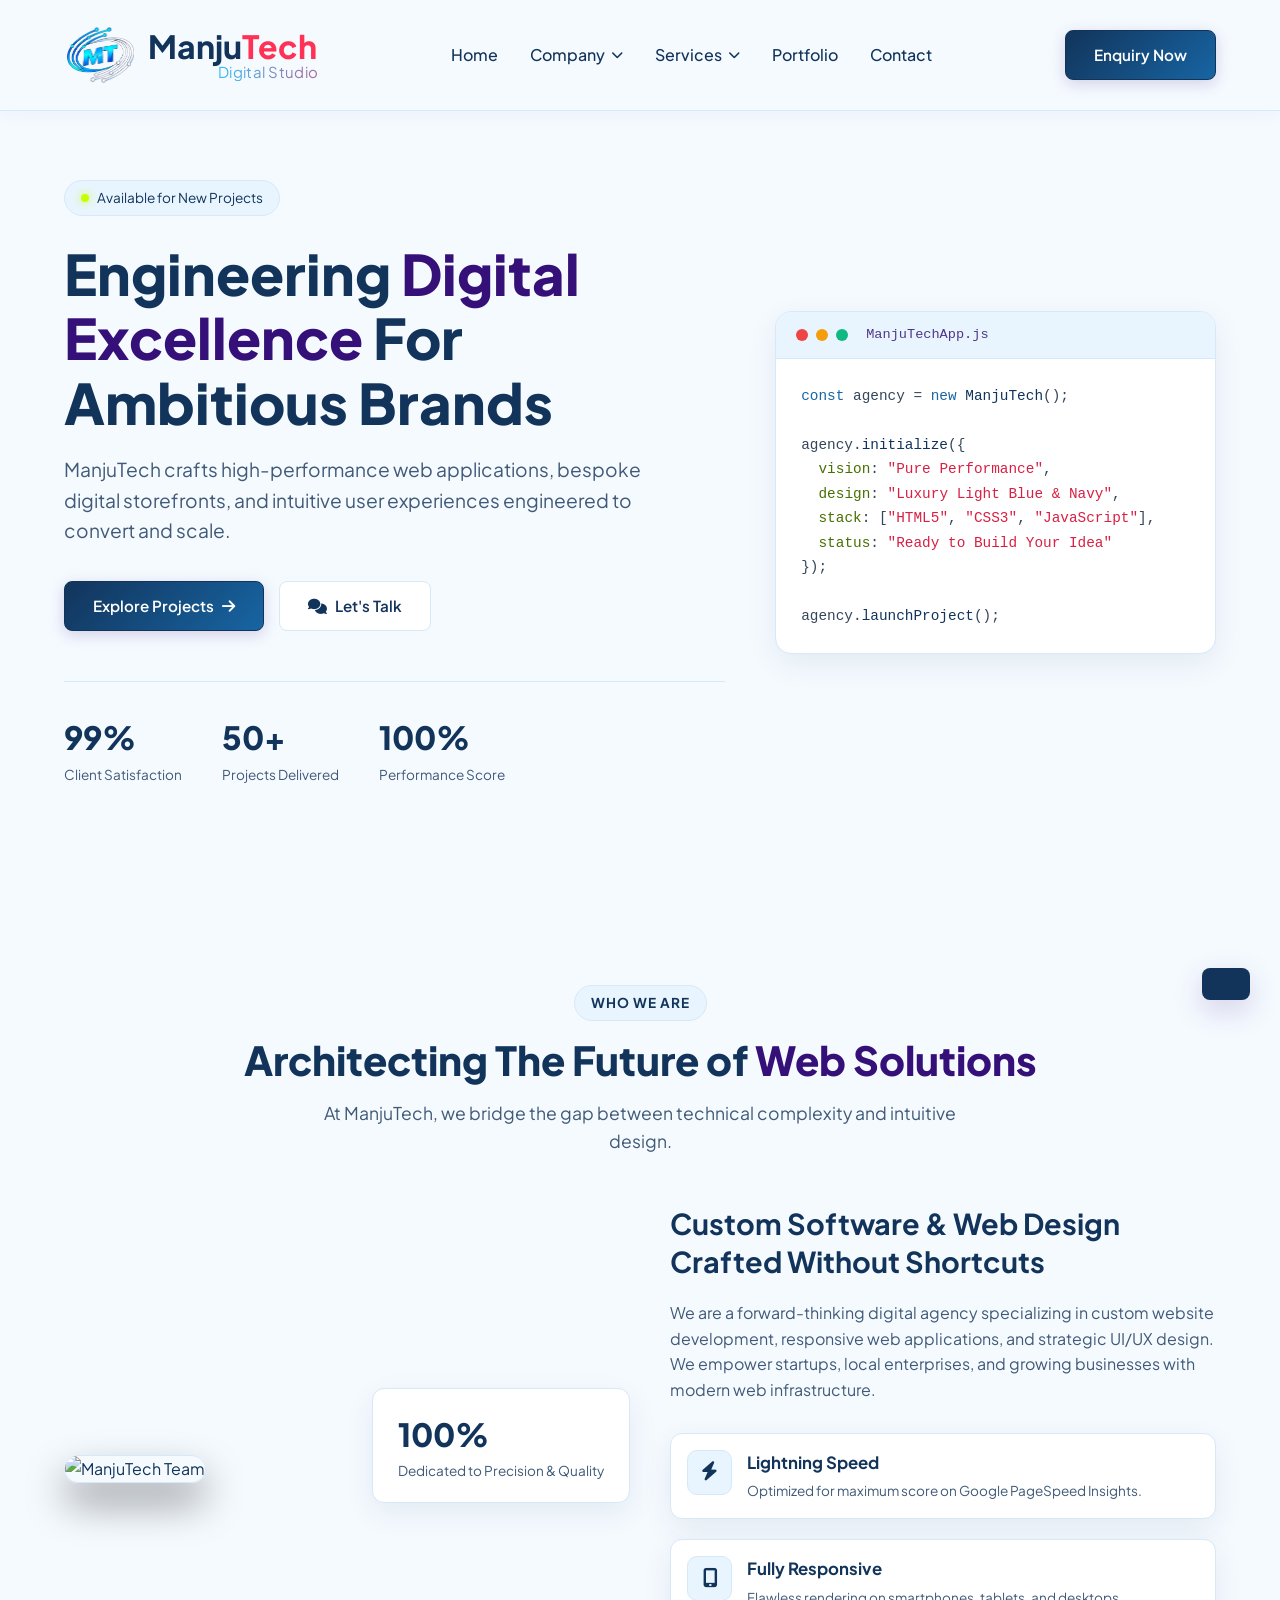
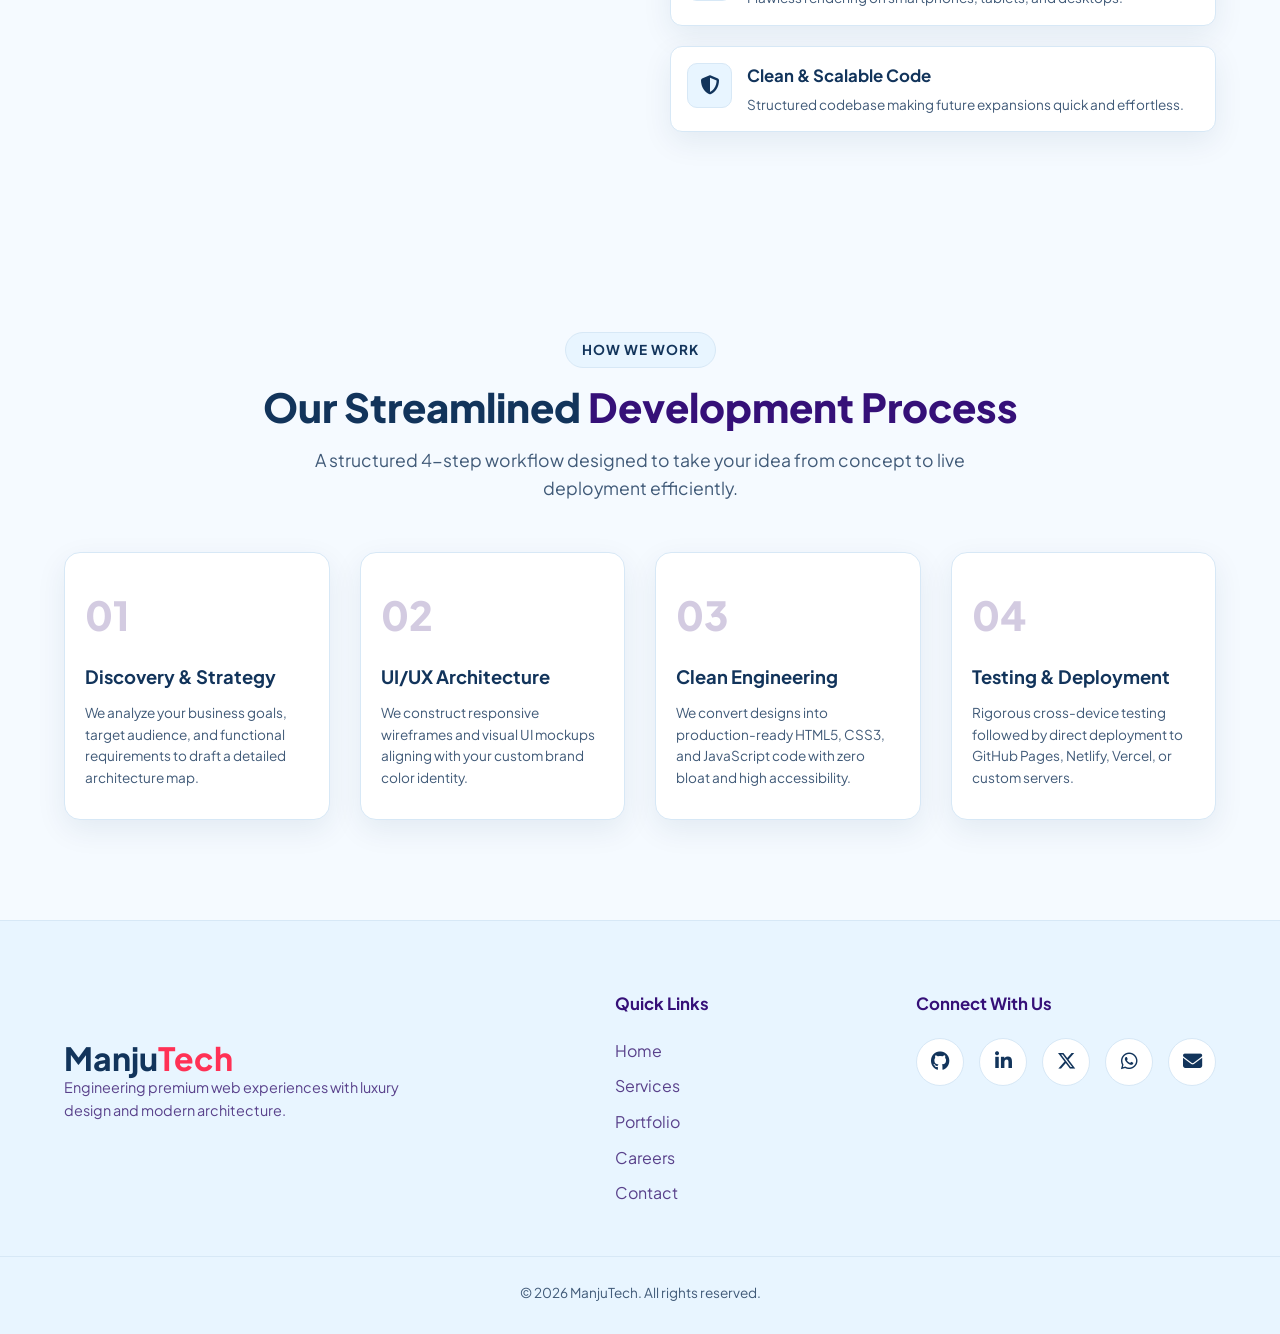
==== commit 192bab0e: "Add files via upload" ====
--- a/index.html
+++ b/index.html
@@ -16,7 +16,7 @@
 <head>
     <meta charset="UTF-8">
     <meta name="viewport" content="width=device-width, initial-scale=1.0">
-    <title>ManjuTech | Premium Web Development & Digital Solutions</title>
+    <title>ManjuTech | Web Development & Digital Solutions</title>
     <!-- Google Fonts -->
     <link rel="preconnect" href="https://fonts.googleapis.com">
     <link rel="preconnect" href="https://fonts.gstatic.com" crossorigin>
@@ -26,12 +26,12 @@
     <!-- Stylesheet -->
     <link rel="stylesheet" href="style.css">
 </head>
-<body>
+<body class="home-page">
 
     <!-- ================= NAVBAR ================= -->
     <header class="navbar-header" id="navbar">
         <div class="container nav-container">
-           <a href="#" class="logo">
+           <a href="index.html#home" class="logo">
     <img src="images/logo.png" alt="ManjuTech Logo" class="brand-logo">
     <span class="brand-text">
         <span class="brand-name">Manju<span>Tech</span></span>
@@ -52,7 +52,7 @@
         <div class="mega-menu-header">COMPANY</div>
         <div class="mega-menu-grid">
             
-            <a href="#about" class="mega-item">
+            <a href="about.html" class="mega-item">
                 <div class="icon-box">
                     <i class="fa-solid fa-circle-info"></i>
                 </div>
@@ -62,17 +62,15 @@
                 </div>
             </a>
 
-            <a href="#team" class="mega-item">
-                <div class="icon-box">
-                    <i class="fa-solid fa-user-group"></i>
-                </div>
-                <div class="item-text">
-                    <span class="item-title">Our Team</span>
-                    <span class="item-desc">Designers. Thinkers. Makers.</span>
-                </div>
-            </a>
-
-            <a href="#tech-stack" class="mega-item">
+            <a href="team.html" class="mega-item">
+    <div class="icon-box"><i class="fa-solid fa-user-group"></i></div>
+    <div class="item-text">
+        <span class="item-title">Our Team</span>
+        <span class="item-desc">Designers. Thinkers. Makers.</span>
+    </div>
+</a>
+
+            <a href="technology.html" class="mega-item">
                 <div class="icon-box">
                     <i class="fa-solid fa-robot"></i>
                 </div>
@@ -82,7 +80,7 @@
                 </div>
             </a>
 
-            <a href="#testimonials" class="mega-item">
+            <a href="testimonial.html" class="mega-item">
                 <div class="icon-box">
                     <i class="fa-solid fa-comment-dots"></i>
                 </div>
@@ -92,7 +90,7 @@
                 </div>
             </a>
 
-            <a href="#careers" class="mega-item">
+            <a href="career.html" class="mega-item">
                 <div class="icon-box">
                     <i class="fa-solid fa-briefcase"></i>
                 </div>
@@ -102,7 +100,7 @@
                 </div>
             </a>
 
-            <a href="#faqs" class="mega-item">
+            <a href="faq.html" class="mega-item">
                 <div class="icon-box">
                     <i class="fa-solid fa-circle-question"></i>
                 </div>
@@ -116,7 +114,7 @@
     </div>
 </li>
                    <li class="nav-item dropdown services-dropdown">
-    <a href="#services" class="nav-link dropdown-toggle">
+    <a href="enquiry.html" class="nav-link dropdown-toggle">
         Services <i class="fa-solid fa-chevron-down dropdown-icon"></i>
     </a>
     
@@ -181,12 +179,12 @@
             <div id="panel-web" class="sub-panel active">
                 <div class="mega-menu-header">WEB DEVELOPMENT</div>
                 <div class="sub-links-list">
-                    <a href="#fullstack" class="sub-link"><i class="fa-solid fa-arrow-trend-up"></i> Full-Stack Web Development</a>
-                    <a href="#wordpress" class="sub-link"><i class="fa-solid fa-arrow-trend-up"></i> WordPress Web Development</a>
-                    <a href="#ecommerce" class="sub-link"><i class="fa-solid fa-arrow-trend-up"></i> Custom E-commerce Development</a>
-                    <a href="#woocommerce" class="sub-link"><i class="fa-solid fa-arrow-trend-up"></i> WooCommerce Development</a>
-                    <a href="#api" class="sub-link"><i class="fa-solid fa-arrow-trend-up"></i> API Development & Integration</a>
-                    <a href="#legacy" class="sub-link"><i class="fa-solid fa-arrow-trend-up"></i> Legacy System Modernization</a>
+                    <a href="enquiry.html?service=fullstack" class="sub-link"><i class="fa-solid fa-arrow-trend-up"></i> Full-Stack Web Development</a>
+                    <a href="enquiry.html?service=wordpress" class="sub-link"><i class="fa-solid fa-arrow-trend-up"></i> WordPress Web Development</a>
+                    <a href="enquiry.html?service=ecommerce" class="sub-link"><i class="fa-solid fa-arrow-trend-up"></i> Custom E-commerce Development</a>
+                    <a href="enquiry.html?service=woocommerce" class="sub-link"><i class="fa-solid fa-arrow-trend-up"></i> WooCommerce Development</a>
+                    <a href="enquiry.html?service=api" class="sub-link"><i class="fa-solid fa-arrow-trend-up"></i> API Development & Integration</a>
+                    <a href="enquiry.html?service=legacy" class="sub-link"><i class="fa-solid fa-arrow-trend-up"></i> Legacy System Modernization</a>
                 </div>
             </div>
 
@@ -194,9 +192,9 @@
             <div id="panel-uiux" class="sub-panel">
                 <div class="mega-menu-header">WEB DESIGN AND UI/UX</div>
                 <div class="sub-links-list">
-                    <a href="#wireframing" class="sub-link"><i class="fa-solid fa-arrow-trend-up"></i> Wireframing & User Research</a>
-                    <a href="#landing" class="sub-link"><i class="fa-solid fa-arrow-trend-up"></i> High-Converting Landing Pages</a>
-                    <a href="#designsystem" class="sub-link"><i class="fa-solid fa-arrow-trend-up"></i> Design Systems & UI Kits</a>
+                    <a href="enquiry.html?service=wireframing" class="sub-link"><i class="fa-solid fa-arrow-trend-up"></i> Wireframing & User Research</a>
+                    <a href="enquiry.html?service=landing" class="sub-link"><i class="fa-solid fa-arrow-trend-up"></i> High-Converting Landing Pages</a>
+                    <a href="enquiry.html?service=designsystem" class="sub-link"><i class="fa-solid fa-arrow-trend-up"></i> Design Systems & UI Kits</a>
                 </div>
             </div>
 
@@ -204,9 +202,9 @@
             <div id="panel-software" class="sub-panel">
                 <div class="mega-menu-header">SOFTWARE DEVELOPMENT</div>
                 <div class="sub-links-list">
-                    <a href="#saas" class="sub-link"><i class="fa-solid fa-arrow-trend-up"></i> SaaS Product Engineering</a>
-                    <a href="#mobile" class="sub-link"><i class="fa-solid fa-arrow-trend-up"></i> Cross-Platform Mobile Apps</a>
-                    <a href="#enterprise" class="sub-link"><i class="fa-solid fa-arrow-trend-up"></i> Enterprise Software Solutions</a>
+                    <a href="enquiry.html?service=saas" class="sub-link"><i class="fa-solid fa-arrow-trend-up"></i> SaaS Product Engineering</a>
+                    <a href="enquiry.html?service=mobile" class="sub-link"><i class="fa-solid fa-arrow-trend-up"></i> Cross-Platform Mobile Apps</a>
+                    <a href="enquiry.html?service=enterprise" class="sub-link"><i class="fa-solid fa-arrow-trend-up"></i> Enterprise Software Solutions</a>
                 </div>
             </div>
 
@@ -214,9 +212,9 @@
             <div id="panel-marketing" class="sub-panel">
                 <div class="mega-menu-header">SEO & DIGITAL MARKETING</div>
                 <div class="sub-links-list">
-                    <a href="#seo" class="sub-link"><i class="fa-solid fa-arrow-trend-up"></i> Technical & On-Page SEO</a>
-                    <a href="#ppc" class="sub-link"><i class="fa-solid fa-arrow-trend-up"></i> PPC & Paid Advertising</a>
-                    <a href="#social" class="sub-link"><i class="fa-solid fa-arrow-trend-up"></i> Social Media Growth Campaigns</a>
+                    <a href="enquiry.html?service=seo" class="sub-link"><i class="fa-solid fa-arrow-trend-up"></i> Technical & On-Page SEO</a>
+                    <a href="enquiry.html?service=ppc" class="sub-link"><i class="fa-solid fa-arrow-trend-up"></i> PPC & Paid Advertising</a>
+                    <a href="enquiry.html?service=social" class="sub-link"><i class="fa-solid fa-arrow-trend-up"></i> Social Media Growth Campaigns</a>
                 </div>
             </div>
 
@@ -224,9 +222,9 @@
             <div id="panel-ai" class="sub-panel">
                 <div class="mega-menu-header">AI INTEGRATION</div>
                 <div class="sub-links-list">
-                    <a href="#chatbot" class="sub-link"><i class="fa-solid fa-arrow-trend-up"></i> Custom AI Chatbots & Agents</a>
-                    <a href="#automation" class="sub-link"><i class="fa-solid fa-arrow-trend-up"></i> Workflow Automation</a>
-                    <a href="#llm" class="sub-link"><i class="fa-solid fa-arrow-trend-up"></i> LLM Fine-Tuning & Integration</a>
+                    <a href="enquiry.html?service=chatbot" class="sub-link"><i class="fa-solid fa-arrow-trend-up"></i> Custom AI Chatbots & Agents</a>
+                    <a href="enquiry.html?service=automation" class="sub-link"><i class="fa-solid fa-arrow-trend-up"></i> Workflow Automation</a>
+                    <a href="enquiry.html?service=llm" class="sub-link"><i class="fa-solid fa-arrow-trend-up"></i> LLM Fine-Tuning & Integration</a>
                 </div>
             </div>
 
@@ -234,7 +232,7 @@
 
     </div>
 </li>
-                    <li><a href="#portfolio" class="nav-link">Portfolio</a></li>
+                    <li><a href="portfolio.html" class="nav-link">Portfolio</a></li>
                    <li><a href="contact.html" class="nav-link">Contact</a></li>
                 </ul>
             </nav>
@@ -260,8 +258,8 @@
                     <h1 class="hero-title">Engineering <span class="gradient-text">Digital Excellence</span> For Ambitious Brands</h1>
                     <p class="hero-subtitle">ManjuTech crafts high-performance web applications, bespoke digital storefronts, and intuitive user experiences engineered to convert and scale.</p>
                     <div class="hero-cta-group">
-                        <a href="#portfolio" class="btn btn-primary">Explore Projects <i class="fa-solid fa-arrow-right"></i></a>
-                        <a href="#contact" class="btn btn-secondary"><i class="fa-solid fa-comments"></i> Let's Talk</a>
+                        <a href="portfolio.html" class="btn btn-primary">Explore Projects <i class="fa-solid fa-arrow-right"></i></a>
+                        <a href="contact.html#contact" class="btn btn-secondary"><i class="fa-solid fa-comments"></i> Let's Talk</a>
                     </div>
                     <div class="hero-stats">
                         <div class="stat-item">
@@ -352,127 +350,9 @@
             </div>
         </section>
 
-        <!-- ================= SERVICES SECTION ================= -->
-        <section id="services" class="services-section section-padding">
-            <div class="container">
-                <div class="section-header text-center">
-                    <span class="section-badge">Our Expertise</span>
-                    <h2 class="section-title">Services Tailored for <span class="gradient-text">Digital Growth</span></h2>
-                    <p class="section-subtitle">Comprehensive design and engineering solutions to position your brand ahead of competitors.</p>
-                </div>
-
-                <div class="services-grid">
-                    <!-- Service 1 -->
-                    <div class="service-card">
-                        <div class="service-icon"><i class="fa-solid fa-laptop-code"></i></div>
-                        <h3>Custom Web Development</h3>
-                        <p>High-converting business landing pages, responsive single-file portals, and custom multi-page corporate platforms built cleanly from scratch.</p>
-                        <ul class="service-list">
-                            <li><i class="fa-solid fa-check"></i> Clean HTML5/CSS3/JavaScript</li>
-                            <li><i class="fa-solid fa-check"></i> SEO & Performance Optimization</li>
-                            <li><i class="fa-solid fa-check"></i> Cross-Browser Compatibility</li>
-                        </ul>
-                    </div>
-
-                    <!-- Service 2 -->
-                    <div class="service-card">
-                        <div class="service-icon"><i class="fa-solid fa-compass-drafting"></i></div>
-                        <h3>UI/UX Design & Prototyping</h3>
-                        <p>User-centered interface designs with interactive prototypes, modern typography systems, and elegant luxury color themes.</p>
-                        <ul class="service-list">
-                            <li><i class="fa-solid fa-check"></i> Wireframing & Prototyping</li>
-                            <li><i class="fa-solid fa-check"></i> Mobile-First User Interfaces</li>
-                            <li><i class="fa-solid fa-check"></i> Design System Architecture</li>
-                        </ul>
-                    </div>
-
-                    <!-- Service 3 -->
-                    <div class="service-card">
-                        <div class="service-icon"><i class="fa-solid fa-cart-shopping"></i></div>
-                        <h3>E-Commerce Platforms</h3>
-                        <p>Custom online storefronts featuring dynamic product catalogs, seamless filtering, search tools, and payment gateway integration.</p>
-                        <ul class="service-list">
-                            <li><i class="fa-solid fa-check"></i> Product Management UI</li>
-                            <li><i class="fa-solid fa-check"></i> Digital Wallet Integration</li>
-                            <li><i class="fa-solid fa-check"></i> Mobile Checkout Experience</li>
-                        </ul>
-                    </div>
-
-                    <!-- Service 4 -->
-                    <div class="service-card">
-                        <div class="service-icon"><i class="fa-solid fa-chart-line"></i></div>
-                        <h3>Custom Dashboards & Tools</h3>
-                        <p>Tailored management web tools for local businesses to automate sales tracking, product inventories, and service appointment logs.</p>
-                        <ul class="service-list">
-                            <li><i class="fa-solid fa-check"></i> Interactive Data Visuals</li>
-                            <li><i class="fa-solid fa-check"></i> Zero-Dependency Dashboards</li>
-                            <li><i class="fa-solid fa-check"></i> Fast Local Data Management</li>
-                        </ul>
-                    </div>
-                </div>
-            </div>
-        </section>
-
-        <!-- ================= PORTFOLIO SECTION ================= -->
-        <section id="portfolio" class="portfolio-section section-padding">
-            <div class="container">
-                <div class="section-header text-center">
-                    <span class="section-badge">Case Studies</span>
-                    <h2 class="section-title">Recent <span class="gradient-text">Featured Work</span></h2>
-                    <p class="section-subtitle">Explore selected projects demonstrating our code quality, design finesse, and problem-solving approach.</p>
-                </div>
-
-                <!-- Filter Controls -->
-                <div class="portfolio-filters text-center">
-                    <button class="filter-btn active" data-filter="all">All Projects</button>
-                    <button class="filter-btn" data-filter="web">Web Development</button>
-                    <button class="filter-btn" data-filter="ecommerce">E-Commerce</button>
-                    <button class="filter-btn" data-filter="app">Web Apps</button>
-                </div>
-
-                <!-- Portfolio Grid -->
-                <div class="portfolio-grid">
-                    <!-- Item 1 -->
-                    <div class="portfolio-card" data-category="web">
-                        <div class="portfolio-img-container">
-                            <img src="https://images.unsplash.com/photo-1460925895917-afdab827c52f?auto=format&fit=crop&w=700&q=80" alt="MEDICOVERSITY Portal">
-                            <div class="portfolio-overlay">
-                                <span class="category-tag">Web Development</span>
-                                <h3>Educational Portal Platform</h3>
-                                <p>Multi-page academic portal with dynamic enrollment forms and login workflows.</p>
-                                <button class="btn btn-light open-modal" data-title="Educational Portal Platform" data-desc="A full-featured student portal featuring clean HTML5 structure, modular CSS, interactive enrollment flow, and direct admission application modules." data-img="https://images.unsplash.com/photo-1460925895917-afdab827c52f?auto=format&fit=crop&w=700&q=80">View Case Study</button>
-                            </div>
-                        </div>
-                    </div>
-
-                    <!-- Item 2 -->
-                    <div class="portfolio-card" data-category="ecommerce">
-                        <div class="portfolio-img-container">
-                            <img src="https://images.unsplash.com/photo-1572635196237-14b3f281503f?auto=format&fit=crop&w=700&q=80" alt="Luxury Eyewear Store">
-                            <div class="portfolio-overlay">
-                                <span class="category-tag">E-Commerce</span>
-                                <h3>Custom Eyewear Marketplace</h3>
-                                <p>Luxury online optical storefront with real-time product filters and camera try-on UI.</p>
-                                <button class="btn btn-light open-modal" data-title="Custom Eyewear Marketplace" data-desc="Tailored e-commerce platform incorporating gold and navy accent aesthetics, category filtering, cart preview drawer, and interactive client front-camera integration." data-img="https://images.unsplash.com/photo-1572635196237-14b3f281503f?auto=format&fit=crop&w=700&q=80">View Case Study</button>
-                            </div>
-                        </div>
-                    </div>
-
-                    <!-- Item 3 -->
-                    <div class="portfolio-card" data-category="app">
-                        <div class="portfolio-img-container">
-                            <img src="https://images.unsplash.com/photo-1551288049-bebda4e38f71?auto=format&fit=crop&w=700&q=80" alt="Retail Inventory Tool">
-                            <div class="portfolio-overlay">
-                                <span class="category-tag">Web Apps</span>
-                                <h3>Enterprise Sales & Inventory Dashboard</h3>
-                                <p>Automated sales logger and inventory tracker tailored for local commercial businesses.</p>
-                                <button class="btn btn-light open-modal" data-title="Enterprise Sales & Inventory Dashboard" data-desc="Zero-dependency web application providing offline-first local storage data management, automated profit calculations, and intuitive bill generation." data-img="https://images.unsplash.com/photo-1551288049-bebda4e38f71?auto=format&fit=crop&w=700&q=80">View Case Study</button>
-                            </div>
-                        </div>
-                    </div>
-                </div>
-            </div>
-        </section>
+        
+
+       
 
         <!-- ================= PROCESS SECTION ================= -->
         <section id="process" class="process-section section-padding">
@@ -536,10 +416,11 @@
             <div class="footer-links">
                 <h4>Quick Links</h4>
                 <ul>
-                    <li><a href="#home">Home</a></li>
-                    <li><a href="#services">Services</a></li>
-                    <li><a href="#portfolio">Portfolio</a></li>
-                    <li><a href="#contact">Contact</a></li>
+                    <li><a href="index.html">Home</a></li>
+                <li><a href="enquiry.html">Services</a></li>
+                <li><a href="portfolio.html">Portfolio</a></li>
+                <li><a href="career.html">Careers</a></li>
+                <li><a href="contact.html">Contact</a></li>
                 </ul>
             </div>
 
@@ -573,14 +454,14 @@
     <div class="modal" id="portfolio-modal">
         <div class="modal-content">
             <span class="close-modal" id="close-modal">&times;</span>
-            <img id="modal-img" src="" alt="Project Image">
+            <img id="modal-img" alt="Project Image">
             <h3 id="modal-title">Project Title</h3>
             <p id="modal-desc">Project details and technical description go here...</p>
         </div>
     </div>
 
     <!-- Toast Notification -->
-    <div id="toast" class="toast">Message sent successfully! We will contact you soon.</div>
+    <div id="toast" class="toast" role="status" aria-live="polite"></div>
 
     <!-- Script -->
     <script src="script.js"></script>
--- a/style.css
+++ b/style.css
@@ -1,13 +1,12 @@
 /* ====================================================================
    FILE: style.css
-   MANJUTECH - Luxury Light Blue, White & Deep Navy Styling
+   MANJUTECH - Ice White, Sky Blue, Deep Blue & Electric Red
    
    COLOR PALETTE EDIT GUIDE:
-   - Deep Navy Primary Background: #0a1128 / #0f172a
-   - Luxury Light Blue Accent: #38bdf8 / #7dd3fc
-   - Accent Gradient Blue: #0284c7 to #1d4ed8
-   - Pure White / Off-White Text: #ffffff / #f8fafc
-   - Card Glass Surfaces: rgba(15, 23, 42, 0.75)
+   - Ice White: #F5FAFF
+   - Sky Blue: #38BDF8
+   - Deep Blue: #12345B
+   - Electric Red: #FF3155
    ==================================================================== */
 
 :root {
@@ -371,6 +370,10 @@
 .token-string { color: #fde047; }
 
 /* About Section */
+.about-cta {
+    margin-top: 40px;
+}
+
 .about-grid {
     display: grid;
     grid-template-columns: 1fr 1fr;
@@ -2147,3 +2150,1728 @@
     color: #FFFFFF;
     box-shadow: 0 10px 28px rgba(23,74,120,.2);
 }
+
+
+/* =====================================================================
+   MANJUTECH — LAVENDER MIST / ROYAL PURPLE / ELECTRIC LIME THEME
+   Final theme-only override.
+   Existing layout, spacing, sizing, structure and interactions preserved.
+   ===================================================================== */
+
+:root {
+    --bg-color: #F2ECFF;
+    --bg-card: #FFFFFF;
+    --bg-card-hover: #EAE0FF;
+    --border-color: rgba(53, 16, 120, 0.16);
+
+    --text-primary: #351078;
+    --text-secondary: #51358A;
+    --text-muted: #725DA0;
+    --text-white: #351078;
+
+    --primary-blue: #351078;
+    --blue-light: #C6FF00;
+    --primary-red: #C6FF00;
+    --accent-red-hover: #A8D900;
+
+    --gradient-primary: linear-gradient(135deg, #351078 0%, #5130A0 100%);
+    --gradient-primary-reverse: linear-gradient(135deg, #351078 0%, #C6FF00 100%);
+    --gradient-glow: radial-gradient(circle, rgba(198,255,0,.20) 0%, rgba(242,236,255,0) 70%);
+    --btn-gradient: linear-gradient(135deg, #351078 0%, #5130A0 100%);
+
+    --bg-navy-dark: #F2ECFF;
+    --bg-navy-card: #FFFFFF;
+    --bg-navy-light: #EAE0FF;
+    --border-glass: 1px solid rgba(53, 16, 120, 0.16);
+    --shadow-soft: 0 10px 30px rgba(53, 16, 120, .08);
+    --shadow-glow: 0 10px 28px rgba(198, 255, 0, .24);
+}
+
+/* Page foundations and default text */
+html, body {
+    background-color: #F2ECFF !important;
+    color: #351078 !important;
+}
+body, section, p, li, label, small {
+    color: #351078;
+}
+h1, h2, h3, h4, h5, h6,
+.section-title, .hero-title, .brand-name,
+.about-details h3, .service-card h3,
+.portfolio-overlay h3, .step-card h3,
+.contact-info h2, .info-item h5 {
+    color: #351078;
+}
+.section-subtitle, .hero-subtitle, .stat-label,
+.about-details p, .service-card p, .service-list li,
+.step-card p, .contact-info p, .info-item p,
+.footer-brand p, .footer-links a, .footer-bottom {
+    color: #59418B;
+}
+
+/* Main backgrounds, cards and surfaces */
+.hero-section, section, .enquiry-standalone-page {
+    background-color: #F2ECFF;
+}
+.service-card, .feature-card, .step-card, .portfolio-card,
+.contact-card-wrapper, .enquiry-form-card, .modal-content,
+.code-card-glass, .about-experience-card {
+    background: #FFFFFF !important;
+    color: #351078 !important;
+    border: 1px solid rgba(53, 16, 120, .15) !important;
+    box-shadow: var(--shadow-soft);
+}
+.feature-card, .about-experience-card {
+    background-color: #FFFFFF !important;
+}
+
+/* Header, navigation and dropdown menus */
+.navbar-header, .header, .navbar-header.scrolled {
+    background: rgba(242, 236, 255, .96) !important;
+    border-bottom: 1px solid rgba(53, 16, 120, .16) !important;
+    box-shadow: 0 4px 18px rgba(53, 16, 120, .05);
+}
+.brand-name, .dropdown-toggle, .mobile-toggle,
+.nav-link, .nav-list .nav-link {
+    color: #351078 !important;
+}
+.brand-name span, .nav-link:hover, .nav-link.active,
+.dropdown-toggle:hover, .whatsapp-link:hover, .email-link:hover {
+    color: #351078 !important;
+}
+.nav-menu {
+    background: #F2ECFF !important;
+}
+.mega-menu, .services-left-panel, .contact-info-panel {
+    background: #FFFFFF !important;
+    border-color: rgba(53, 16, 120, .16) !important;
+}
+.services-right-panel, .contact-form-panel {
+    background: #F2ECFF !important;
+}
+.mega-menu-header, .mega-item .item-title,
+.service-cat-item .item-title, .contact-method-item .method-title,
+.contact-info-panel h3, .enquiry-brand-panel h1,
+.enquiry-form-card h3, .value-item h4,
+.success-message-box h4, .enquiry-success-state h4 {
+    color: #351078 !important;
+}
+.mega-item .item-desc, .service-cat-item .item-desc,
+.contact-method-item .method-desc, .contact-info-panel p,
+.value-item p, .form-sub, .enquiry-success-state p {
+    color: #59418B !important;
+}
+.mega-item, .service-cat-item, .sub-link {
+    background: rgba(53, 16, 120, .035);
+    border-color: rgba(53, 16, 120, .10);
+}
+.mega-item:hover, .service-cat-item:hover, .service-cat-item.active,
+.sub-link:hover {
+    background: rgba(198, 255, 0, .22) !important;
+    border-color: rgba(53, 16, 120, .25) !important;
+}
+.mega-item .icon-box, .service-cat-item .icon-box,
+.contact-method-item .icon-box, .value-item .icon-box,
+.info-icon, .feature-icon {
+    background: rgba(198, 255, 0, .25) !important;
+    color: #351078 !important;
+    border-color: rgba(53, 16, 120, .12) !important;
+}
+.mega-item:hover .icon-box, .service-cat-item.active .icon-box {
+    background: #C6FF00 !important;
+    color: #351078 !important;
+}
+.mega-item:hover .item-title, .sub-link:hover,
+a.contact-method-item:hover .method-title,
+.sub-link i, .service-cat-item .arrow-icon {
+    color: #351078 !important;
+}
+
+/* Brand tagline, badges and highlights */
+.brand-tagline {
+    background: linear-gradient(90deg, #351078, #7352B5);
+    -webkit-background-clip: text;
+    background-clip: text;
+    -webkit-text-fill-color: transparent;
+}
+.gradient-text, .highlight, .hero-title .highlight,
+.enquiry-brand-panel h1 .highlight,
+.contact-info-panel h3 .highlight {
+    background: none !important;
+    color: #351078 !important;
+    -webkit-text-fill-color: #351078 !important;
+}
+.section-badge, .badge-pill, .badge-tag,
+.contact-info-panel .badge-tag, .enquiry-brand-panel .badge-tag {
+    background: rgba(198, 255, 0, .24) !important;
+    border: 1px solid rgba(53, 16, 120, .18) !important;
+    color: #351078 !important;
+}
+.brand-statement {
+    color: #59418B !important;
+    border-left-color: #C6FF00 !important;
+}
+.status-dot {
+    background: #C6FF00 !important;
+    box-shadow: 0 0 10px rgba(198, 255, 0, .8) !important;
+}
+
+/* Buttons and interactive controls */
+.btn-primary, .submit-btn, .submit-enquiry-btn,
+.contact-form-panel .submit-btn {
+    background: #351078 !important;
+    color: #FFFFFF !important;
+    border: 1px solid #351078 !important;
+    box-shadow: 0 4px 15px rgba(53, 16, 120, .18);
+}
+.btn-primary:hover, .submit-btn:hover, .submit-enquiry-btn:hover,
+.contact-form-panel .submit-btn:hover {
+    background: #C6FF00 !important;
+    color: #351078 !important;
+    border-color: #C6FF00 !important;
+    box-shadow: 0 8px 22px rgba(198, 255, 0, .30);
+}
+.btn-secondary {
+    background: #FFFFFF !important;
+    color: #351078 !important;
+    border: 1px solid rgba(53, 16, 120, .22) !important;
+}
+.btn-secondary:hover, .btn-light:hover {
+    background: #C6FF00 !important;
+    color: #351078 !important;
+    border-color: #C6FF00 !important;
+}
+.btn-light {
+    background: #FFFFFF !important;
+    color: #351078 !important;
+}
+.filter-btn {
+    color: #351078 !important;
+    border-color: rgba(53, 16, 120, .20) !important;
+}
+.filter-btn:hover, .filter-btn.active {
+    background: #C6FF00 !important;
+    color: #351078 !important;
+    border-color: #C6FF00 !important;
+}
+
+/* Icons, stats and service details */
+.stat-number, .exp-number, .category-tag,
+.service-list li i, .info-icon, .feature-icon {
+    color: #351078 !important;
+}
+.service-icon {
+    background: #351078 !important;
+    color: #C6FF00 !important;
+}
+.step-number {
+    color: rgba(53, 16, 120, .22) !important;
+}
+
+/* Forms and input fields */
+input, select, textarea,
+.form-group input, .form-group select, .form-group textarea,
+.contact-form-panel input, .contact-form-panel select,
+.contact-form-panel textarea,
+.enquiry-form-card input, .enquiry-form-card select,
+.enquiry-form-card textarea {
+    background: #FFFFFF !important;
+    color: #351078 !important;
+    border: 1px solid rgba(53, 16, 120, .20) !important;
+}
+input::placeholder, textarea::placeholder,
+.contact-form-panel input::placeholder,
+.contact-form-panel textarea::placeholder {
+    color: #8A78AD !important;
+}
+input:focus, select:focus, textarea:focus,
+.form-group input:focus, .form-group select:focus,
+.form-group textarea:focus,
+.contact-form-panel input:focus,
+.contact-form-panel select:focus,
+.contact-form-panel textarea:focus,
+.enquiry-form-card input:focus,
+.enquiry-form-card select:focus,
+.enquiry-form-card textarea:focus {
+    border-color: #351078 !important;
+    box-shadow: 0 0 0 3px rgba(198, 255, 0, .28) !important;
+    outline: none;
+}
+select option, .contact-form-panel select option,
+.enquiry-form-card select option {
+    background: #FFFFFF !important;
+    color: #351078 !important;
+}
+.form-group label, .contact-form-panel label,
+.enquiry-form-card label {
+    color: #51358A !important;
+}
+
+/* Portfolio overlay and code sample */
+.portfolio-overlay {
+    background: rgba(53, 16, 120, .92) !important;
+}
+.portfolio-overlay h3, .portfolio-overlay p {
+    color: #FFFFFF !important;
+}
+.portfolio-overlay .category-tag {
+    color: #C6FF00 !important;
+}
+.code-card-header {
+    background: #EAE0FF !important;
+    border-bottom-color: rgba(53, 16, 120, .14) !important;
+}
+.code-title { color: #51358A !important; }
+.token-keyword { color: #8B2FC9 !important; }
+.token-class { color: #351078 !important; }
+.token-method { color: #6542A5 !important; }
+.token-property { color: #477000 !important; }
+.token-string { color: #806000 !important; }
+
+/* Footer, social links, modal and notifications */
+.footer {
+    background: #EAE0FF !important;
+    border-top: 1px solid rgba(53, 16, 120, .16) !important;
+}
+.footer-links h4, .footer-social h4 {
+    color: #351078 !important;
+}
+.footer-links a:hover, .close-modal:hover {
+    color: #351078 !important;
+}
+.social-icons a, .social-links a {
+    background: #FFFFFF !important;
+    border: 1px solid rgba(53, 16, 120, .18) !important;
+    color: #351078 !important;
+}
+.social-icons a:hover, .social-links a:hover {
+    background: #C6FF00 !important;
+    border-color: #C6FF00 !important;
+    color: #351078 !important;
+}
+.whatsapp-link, .email-link {
+    color: #351078 !important;
+}
+.modal {
+    background: rgba(53, 16, 120, .48) !important;
+}
+.modal-content {
+    background: #FFFFFF !important;
+}
+.close-modal { color: #725DA0 !important; }
+.toast {
+    background: #C6FF00 !important;
+    color: #351078 !important;
+    box-shadow: 0 10px 30px rgba(53, 16, 120, .18);
+}
+.success-message-box i, .enquiry-success-state i {
+    color: #638000 !important;
+}
+.reset-form-btn {
+    background: #EAE0FF !important;
+    color: #351078 !important;
+    border: 1px solid rgba(53, 16, 120, .18) !important;
+}
+
+/* Lime is reserved for interactive emphasis and animation accents */
+a, button, .btn, .filter-btn, .service-card, .portfolio-card,
+.mega-item, .service-cat-item, .social-icons a, .social-links a {
+    transition-property: color, background-color, border-color, box-shadow, transform, opacity;
+}
+a:focus-visible, button:focus-visible, .btn:focus-visible,
+input:focus-visible, select:focus-visible, textarea:focus-visible {
+    outline: 2px solid #C6FF00;
+    outline-offset: 3px;
+}
+/* ====================================================================
+   MEGA MENU LIGHT THEME OVERRIDES
+   ==================================================================== */
+.mega-menu, .services-left-panel, .services-right-panel, .contact-info-panel, .contact-form-panel {
+    background-color: #ffffff !important;
+    border: 1px solid rgba(0, 0, 0, 0.08) !important;
+    box-shadow: 0 20px 40px rgba(0, 0, 0, 0.1) !important;
+}
+
+.mega-menu-header {
+    color: var(--text-muted) !important;
+}
+
+.mega-item, .service-cat-item, .sub-link {
+    background-color: rgba(0, 0, 0, 0.02) !important;
+    border: 1px solid transparent !important;
+}
+
+.mega-item:hover, .service-cat-item:hover, .service-cat-item.active, .sub-link:hover {
+    background-color: rgba(30, 64, 175, 0.06) !important;
+    border-color: rgba(30, 64, 175, 0.15) !important;
+}
+
+.mega-item .item-title, .service-cat-item .item-title, .contact-info-panel h3, .contact-method-item .method-title {
+    color: var(--text-primary) !important;
+}
+
+.mega-item .item-desc, .service-cat-item .item-desc, .contact-info-panel p, .contact-method-item .method-desc, .contact-form-panel label {
+    color: var(--text-secondary) !important;
+}
+
+.mega-item .icon-box, .service-cat-item .icon-box, .contact-method-item .icon-box {
+    background-color: rgba(30, 64, 175, 0.08) !important;
+    border: 1px solid rgba(30, 64, 175, 0.15) !important;
+    color: var(--primary-blue) !important;
+}
+/* ================= TALL PORTRAIT TEAM CARDS WITH OVERLAY ================= */
+.team-portrait-grid {
+    display: grid;
+    grid-template-columns: repeat(auto-fit, minmax(300px, 1fr));
+    gap: 30px;
+    margin-top: 50px;
+}
+
+.team-portrait-card {
+    position: relative;
+    height: 440px; /* Tall thin vertical portrait look */
+    border-radius: 20px;
+    overflow: hidden;
+    box-shadow: 0 15px 35px rgba(0, 0, 0, 0.08);
+    border: 1px solid rgba(0, 0, 0, 0.08);
+    transition: transform 0.3s ease, box-shadow 0.3s ease;
+}
+
+.team-portrait-card:hover {
+    transform: translateY(-8px);
+    box-shadow: 0 20px 45px rgba(30, 64, 175, 0.15);
+}
+
+.team-portrait-card img {
+    width: 100%;
+    height: 100%;
+    object-fit: cover;
+    transition: transform 0.5s ease;
+}
+
+.team-portrait-card:hover img {
+    transform: scale(1.05);
+}
+
+/* Gradient Overlay styling for text visibility */
+.team-portrait-overlay {
+    position: absolute;
+    bottom: 0;
+    left: 0;
+    width: 100%;
+    padding: 30px 24px;
+    background: linear-gradient(to top, rgba(10, 15, 30, 0.95) 0%, rgba(10, 15, 30, 0.75) 60%, transparent 100%);
+    display: flex;
+    flex-direction: column;
+    justify-content: flex-end;
+}
+
+.member-role {
+    font-size: 0.72rem;
+    font-weight: 700;
+    color: #64b5f6;
+    background: rgba(100, 181, 246, 0.15);
+    padding: 4px 10px;
+    border-radius: 20px;
+    width: fit-content;
+    text-transform: uppercase;
+    letter-spacing: 0.5px;
+    margin-bottom: 8px;
+}
+
+.team-portrait-overlay h3 {
+    color: #ffffff;
+    font-size: 1.35rem;
+    font-weight: 700;
+    margin-bottom: 6px;
+}
+
+.team-portrait-overlay p {
+    color: #cbd5e1;
+    font-size: 0.85rem;
+    line-height: 1.4;
+    margin-bottom: 15px;
+}
+
+.member-socials {
+    display: flex;
+    gap: 10px;
+}
+
+.member-socials a {
+    width: 36px;
+    height: 36px;
+    background: rgba(255, 255, 255, 0.1);
+    color: #ffffff;
+    border-radius: 50%;
+    display: flex;
+    align-items: center;
+    justify-content: center;
+    font-size: 0.9rem;
+    text-decoration: none;
+    transition: background 0.2s ease, color 0.2s ease;
+}
+
+.member-socials a:hover {
+    background: #64b5f6;
+    color: #0d1117;
+}
+ .faq-hero {
+            display: grid;
+            grid-template-columns: minmax(0, 1fr) minmax(300px, 0.9fr);
+            align-items: center;
+            gap: 48px;
+            margin: 0 auto 65px;
+        }
+
+        .faq-hero-copy {
+            max-width: 600px;
+        }
+
+        .faq-hero-art {
+            display: grid;
+            grid-template-columns: 1.1fr 0.9fr;
+            grid-template-rows: repeat(2, minmax(120px, 1fr));
+            gap: 14px;
+            min-height: 330px;
+        }
+
+        .faq-art-card {
+            position: relative;
+            min-height: 0;
+            overflow: hidden;
+            border: var(--border-glass);
+            border-radius: 16px;
+            background: var(--bg-navy-card);
+            box-shadow: var(--shadow-soft);
+        }
+
+        .faq-art-card:first-child {
+            grid-row: 1 / 3;
+        }
+
+        .faq-art-card svg {
+            display: block;
+            width: 100%;
+            height: 100%;
+            position: absolute;
+            inset: 0;
+            transition: transform 0.4s ease;
+        }
+
+        .faq-art-card:hover svg {
+            transform: scale(1.04);
+        }
+
+        .faq-art-card figcaption {
+            position: absolute;
+            right: 0;
+            bottom: 0;
+            left: 0;
+            padding: 28px 14px 12px;
+            color: #fff;
+            font-size: 0.8rem;
+            font-weight: 700;
+            background: linear-gradient(transparent, rgba(10, 15, 30, 0.85));
+        }
+
+        .faq-hero .section-subtitle {
+            margin: 0 0 28px;
+        }
+
+        .faq-content {
+            max-width: 900px;
+            margin: 0 auto;
+        }
+
+        .faq-group + .faq-group {
+            margin-top: 42px;
+        }
+
+        .faq-group-title {
+            display: flex;
+            align-items: center;
+            gap: 12px;
+            margin-bottom: 18px;
+            font-size: 1.35rem;
+        }
+
+        .faq-group-title i {
+            color: var(--blue-light);
+        }
+
+        .faq-list {
+            display: grid;
+            gap: 12px;
+        }
+
+        .faq-item {
+            overflow: hidden;
+            border: var(--border-glass);
+            border-radius: 12px;
+            background: var(--bg-navy-card);
+        }
+
+        .faq-item summary {
+            display: flex;
+            align-items: center;
+            justify-content: space-between;
+            gap: 18px;
+            padding: 20px 22px;
+            color: var(--text-primary);
+            font-weight: 700;
+            cursor: pointer;
+            list-style: none;
+        }
+
+        .faq-item summary::-webkit-details-marker {
+            display: none;
+        }
+
+        .faq-item summary::after {
+            content: "+";
+            flex: 0 0 auto;
+            color: var(--blue-light);
+            font-size: 1.5rem;
+            line-height: 1;
+        }
+
+        .faq-item[open] summary::after {
+            content: "\2212";
+        }
+
+        .faq-item summary:focus-visible {
+            outline: 3px solid var(--blue-light);
+            outline-offset: -3px;
+        }
+
+        .faq-answer {
+            padding: 0 22px 20px;
+            color: var(--text-muted);
+        }
+
+        .faq-answer p {
+            margin: 0;
+        }
+
+        .faq-contact {
+            margin: 60px auto 0;
+            padding: 36px;
+            border: var(--border-glass);
+            border-radius: 16px;
+            background: var(--bg-navy-card);
+            text-align: center;
+        }
+
+        .faq-contact h2 {
+            margin-bottom: 12px;
+        }
+
+        .faq-contact p {
+            margin: 0 auto 24px;
+            color: var(--text-muted);
+        }
+
+        @media (max-width: 600px) {
+            .faq-hero {
+                grid-template-columns: 1fr;
+                gap: 28px;
+                text-align: center;
+            }
+
+            .faq-hero-art {
+                min-height: 280px;
+                gap: 10px;
+            }
+
+            .faq-item summary {
+                padding: 17px;
+            }
+
+            .faq-answer {
+                padding: 0 17px 17px;
+            }
+
+            .faq-contact {
+                padding: 26px 20px;
+            }
+        }
+         .technology-hero {
+            max-width: 800px;
+            margin: 0 auto 55px;
+            text-align: center;
+        }
+
+        .technology-hero .section-subtitle {
+            margin-bottom: 28px;
+        }
+
+        .technology-grid {
+            display: grid;
+            grid-template-columns: repeat(auto-fit, minmax(240px, 1fr));
+            gap: 22px;
+        }
+
+        .technology-card {
+            height: 100%;
+        }
+
+        .technology-card h2 {
+            margin: 18px 0 8px;
+            font-size: 1.25rem;
+        }
+
+        .technology-card > p {
+            min-height: 52px;
+            color: var(--text-muted);
+        }
+
+        .technology-list {
+            display: flex;
+            flex-wrap: wrap;
+            gap: 9px;
+            margin-top: 20px;
+            list-style: none;
+        }
+
+        .technology-list li {
+            padding: 7px 11px;
+            border: var(--border-glass);
+            border-radius: 999px;
+            color: var(--text-primary);
+            font-size: 0.82rem;
+            font-weight: 600;
+        }
+
+        .technology-note {
+            max-width: 860px;
+            margin: 45px auto 0;
+            padding: 22px 26px;
+            border: var(--border-glass);
+            border-left: 4px solid var(--blue-light);
+            border-radius: 12px;
+            background: var(--bg-navy-card);
+            color: var(--text-muted);
+        }
+
+        .technology-note strong {
+            color: var(--text-primary);
+        }
+
+        .technology-cta {
+            margin-top: 55px;
+            text-align: center;
+        }
+
+        .technology-cta p {
+            margin: 0 auto 22px;
+            color: var(--text-muted);
+        }
+
+        @media (max-width: 600px) {
+            .technology-grid {
+                grid-template-columns: 1fr;
+            }
+
+            .technology-note {
+                padding: 18px;
+            }
+        }
+         .testimonial-hero {
+            display: grid;
+            grid-template-columns: minmax(0, 1fr) minmax(280px, 0.85fr);
+            align-items: center;
+            gap: 48px;
+            margin-bottom: 70px;
+        }
+
+        .testimonial-hero-copy {
+            max-width: 620px;
+        }
+
+        .testimonial-hero-copy .section-subtitle {
+            margin: 0 0 28px;
+        }
+
+        .testimonial-art {
+            position: relative;
+            min-height: 330px;
+            overflow: hidden;
+            border: var(--border-glass);
+            border-radius: 20px;
+            background: linear-gradient(140deg, #10264f, #244b7d 55%, #754881);
+            box-shadow: var(--shadow-soft);
+        }
+
+        .testimonial-art svg {
+            display: block;
+            width: 100%;
+            height: 100%;
+            position: absolute;
+            inset: 0;
+        }
+
+        .testimonial-section-title {
+            max-width: 700px;
+            margin: 0 auto 34px;
+            text-align: center;
+        }
+
+        .testimonial-promise {
+            max-width: 820px;
+            margin: 0 auto;
+            padding: 38px;
+            border: var(--border-glass);
+            border-radius: 18px;
+            background: var(--bg-navy-card);
+            box-shadow: var(--shadow-soft);
+            text-align: center;
+        }
+
+        .testimonial-promise-icon {
+            width: 64px;
+            height: 64px;
+            margin: 0 auto 18px;
+            display: grid;
+            place-items: center;
+            border-radius: 18px;
+            background: rgba(56, 189, 248, 0.12);
+            color: var(--blue-light);
+            font-size: 1.6rem;
+        }
+
+        .testimonial-promise h2 {
+            margin-bottom: 12px;
+        }
+
+        .testimonial-promise p {
+            max-width: 620px;
+            margin: 0 auto 24px;
+            color: var(--text-muted);
+        }
+
+        .feedback-topics {
+            display: grid;
+            grid-template-columns: repeat(3, minmax(0, 1fr));
+            gap: 22px;
+            margin-top: 60px;
+        }
+
+        .feedback-topic {
+            height: 100%;
+        }
+
+        .feedback-topic h3 {
+            margin: 18px 0 8px;
+        }
+
+        .feedback-topic p {
+            margin: 0;
+            color: var(--text-muted);
+        }
+
+        .testimonial-cta {
+            margin-top: 60px;
+            padding: 32px;
+            border: var(--border-glass);
+            border-radius: 16px;
+            background: var(--bg-navy-card);
+            text-align: center;
+        }
+
+        .testimonial-cta p {
+            margin: 0 auto 22px;
+            color: var(--text-muted);
+        }
+
+        @media (max-width: 768px) {
+            .testimonial-hero {
+                grid-template-columns: 1fr;
+                gap: 30px;
+            }
+
+            .testimonial-art {
+                min-height: 280px;
+            }
+
+            .feedback-topics {
+                grid-template-columns: 1fr;
+            }
+
+            .testimonial-promise {
+                padding: 28px 20px;
+            }
+        }
+        .portfolio-page {
+            padding-top: 145px;
+        }
+
+        .portfolio-intro {
+            max-width: 760px;
+            margin: 0 auto 38px;
+        }
+
+        .portfolio-intro .section-subtitle {
+            margin-bottom: 0;
+        }
+
+        .portfolio-filters {
+            margin-bottom: 34px;
+        }
+
+        .portfolio-card {
+            display: flex;
+            flex-direction: column;
+        }
+
+        .portfolio-img-container {
+            height: auto;
+            aspect-ratio: 16 / 10;
+            background: #101a31;
+        }
+
+        .portfolio-art {
+            display: block;
+            width: 100%;
+            height: 100%;
+        }
+
+        .portfolio-overlay {
+            opacity: 1;
+            align-items: flex-start;
+            justify-content: flex-end;
+            padding: 18px 22px;
+            background: linear-gradient(transparent 55%, rgba(7, 13, 31, 0.88)) !important;
+        }
+
+        .portfolio-overlay .category-tag {
+            margin-bottom: 0;
+        }
+
+        .portfolio-card:hover .portfolio-art {
+            transform: scale(1.035);
+            transition: transform 0.3s ease;
+        }
+
+        .portfolio-card-copy {
+            padding: 21px 23px 24px;
+            flex: 1;
+        }
+
+        .portfolio-card-copy h3 {
+            font-size: 1.12rem;
+            margin-bottom: 8px;
+        }
+
+        .portfolio-card-copy p {
+            color: var(--text-muted);
+            font-size: 0.9rem;
+            line-height: 1.65;
+        }
+
+        .portfolio-note {
+            max-width: 760px;
+            margin: 30px auto 0;
+            padding: 14px 18px;
+            border: var(--border-glass);
+            border-radius: 10px;
+            color: var(--text-muted);
+            font-size: 0.88rem;
+            text-align: center;
+        }
+
+        .portfolio-cta {
+            padding: 0 0 90px;
+        }
+
+        .portfolio-cta-card {
+            padding: 42px 28px;
+            border: var(--border-glass);
+            border-radius: 18px;
+            background: var(--bg-navy-card);
+            text-align: center;
+        }
+
+        .portfolio-cta-card h2 {
+            margin-bottom: 12px;
+            font-size: clamp(1.6rem, 4vw, 2.3rem);
+        }
+
+        .portfolio-cta-card p {
+            max-width: 620px;
+            margin: 0 auto 22px;
+            color: var(--text-muted);
+        }
+
+        .footer .brand-logo img {
+            width: 46px;
+            height: 46px;
+            object-fit: contain;
+        }
+
+        @media (max-width: 600px) {
+            .portfolio-page {
+                padding-top: 120px;
+            }
+
+            .portfolio-grid {
+                grid-template-columns: 1fr;
+            }
+        }
+
+        @media (max-width: 768px) {
+            .portfolio-site .nav-container {
+                gap: 12px;
+            }
+
+            .portfolio-site .logo {
+                min-width: 0;
+                gap: 8px;
+            }
+
+            .portfolio-site .logo .brand-logo {
+                width: 48px;
+                height: 48px;
+            }
+
+            .portfolio-site .brand-name {
+                font-size: 1.15rem;
+            }
+
+            .portfolio-site .brand-tagline {
+                font-size: 0.7rem;
+            }
+
+            .portfolio-site .nav-btn {
+                display: none;
+            }
+
+            .portfolio-site .nav-actions {
+                margin-left: auto;
+            }
+
+            .portfolio-site .mobile-toggle {
+                flex: 0 0 auto;
+                padding: 8px;
+            }
+        }
+        body.faq-page {
+    --faq-background: var(--theme-ice-white);
+    --faq-blue: var(--theme-blue);
+    --faq-navy: var(--theme-navy);
+    --faq-red: var(--theme-red);
+    --faq-surface: var(--theme-card-white);
+    --faq-muted: var(--theme-muted);
+    --faq-border: var(--theme-border);
+    --faq-shadow: var(--shadow-soft);
+    --faq-shadow-hover: 0 14px 32px rgba(23, 43, 77, .13);
+
+    background-color: var(--faq-background) !important;
+    color: var(--faq-navy) !important;
+    interpolate-size: allow-keywords;
+}
+
+.faq-page main,
+.faq-page main > section {
+    background-color: var(--faq-background) !important;
+    color: var(--faq-navy) !important;
+}
+
+.faq-page main .faq-group {
+    background-color: var(--theme-light-blue) !important;
+    color: var(--faq-navy) !important;
+}
+
+.faq-page .navbar-header,
+.faq-page .navbar-header.scrolled {
+    background: rgba(245, 250, 255, .97) !important;
+    border-color: var(--faq-border) !important;
+}
+
+.faq-page .nav-link,
+.faq-page .dropdown-toggle,
+.faq-page .brand-name,
+.faq-page .mobile-toggle {
+    color: var(--faq-blue) !important;
+}
+
+.faq-page .nav-link:hover,
+.faq-page .dropdown-toggle:hover,
+.faq-page .brand-name span {
+    color: var(--faq-red) !important;
+    -webkit-text-fill-color: var(--faq-red) !important;
+}
+
+.faq-page .nav-link.active {
+    color: var(--faq-blue) !important;
+}
+
+.faq-page .faq-hero {
+    display: grid;
+    grid-template-columns: minmax(0, 1fr) minmax(300px, .9fr);
+    align-items: center;
+    gap: clamp(28px, 5vw, 56px);
+    margin: 0 auto 64px;
+}
+
+.faq-page .faq-hero-copy {
+    max-width: 600px;
+}
+
+.faq-page .section-badge {
+    display: inline-flex;
+    align-items: center;
+    border: 1px solid var(--faq-border);
+    border-radius: 999px;
+    padding: 8px 14px;
+    background: var(--theme-light-blue);
+    color: var(--faq-blue) !important;
+    font-weight: 700;
+    letter-spacing: .035em;
+}
+
+.faq-page .faq-hero .section-title,
+.faq-page .faq-contact .section-title {
+    color: var(--faq-blue) !important;
+    -webkit-text-fill-color: var(--faq-blue) !important;
+}
+
+.faq-page .faq-hero .section-subtitle {
+    max-width: 58ch;
+    margin: 0 0 28px;
+    color: var(--faq-muted) !important;
+    -webkit-text-fill-color: var(--faq-muted) !important;
+    line-height: 1.75;
+}
+
+.faq-page .faq-hero-art {
+    display: grid;
+    grid-template-columns: 1.1fr .9fr;
+    grid-template-rows: repeat(2, minmax(120px, 1fr));
+    gap: 14px;
+    min-height: 330px;
+}
+
+.faq-page .faq-art-card {
+    position: relative;
+    min-width: 0;
+    min-height: 0;
+    margin: 0;
+    overflow: hidden;
+    border: 1px solid var(--faq-border);
+    border-radius: 20px;
+    background: var(--faq-navy);
+    box-shadow: var(--faq-shadow);
+    isolation: isolate;
+}
+
+.faq-page .faq-art-card:first-child {
+    grid-row: 1 / 3;
+}
+
+.faq-page .faq-art-card svg {
+    position: absolute;
+    inset: 0;
+    display: block;
+    width: 100%;
+    height: 100%;
+    transition: transform .45s cubic-bezier(.2, .7, .2, 1);
+}
+
+.faq-page .faq-art-card:hover svg {
+    transform: scale(1.045);
+}
+
+.faq-page .faq-art-card figcaption {
+    position: absolute;
+    right: 0;
+    bottom: 0;
+    left: 0;
+    padding: 34px 16px 14px;
+    background: linear-gradient(transparent, rgba(23, 43, 77, .88));
+    color: #fff;
+    font-size: .82rem;
+    font-weight: 700;
+}
+
+.faq-page .faq-content {
+    max-width: 900px;
+    margin: 0 auto;
+}
+
+.faq-page .faq-group + .faq-group {
+    margin-top: 44px;
+}
+
+.faq-page .faq-group-title {
+    display: flex;
+    align-items: center;
+    gap: 13px;
+    margin: 0 0 18px;
+    color: var(--faq-blue) !important;
+    -webkit-text-fill-color: var(--faq-blue) !important;
+    font-size: clamp(1.2rem, 2vw, 1.4rem);
+}
+
+.faq-page .faq-group-title i {
+    display: inline-grid;
+    width: 42px;
+    height: 42px;
+    flex: 0 0 42px;
+    place-items: center;
+    border: 1px solid var(--faq-border);
+    border-radius: 13px;
+    background: var(--theme-light-blue);
+    color: var(--faq-blue) !important;
+    -webkit-text-fill-color: var(--faq-blue) !important;
+    box-shadow: 0 5px 14px rgba(23, 43, 77, .07);
+}
+
+.faq-page .faq-list {
+    display: grid;
+    gap: 13px;
+}
+
+.faq-page .faq-item {
+    overflow: hidden;
+    border: 1px solid var(--faq-border);
+    border-radius: 16px;
+    background: var(--faq-surface);
+    color: var(--faq-navy);
+    box-shadow: 0 5px 18px rgba(23, 43, 77, .055);
+    transition: border-color .2s ease, box-shadow .25s ease, transform .25s ease, background-color .25s ease;
+}
+
+.faq-page .faq-item:hover {
+    transform: translateY(-2px);
+    border-color: var(--faq-blue);
+    box-shadow: var(--faq-shadow);
+}
+
+.faq-page .faq-item[open] {
+    border-color: var(--faq-blue);
+    background: #fff;
+    box-shadow: var(--faq-shadow);
+}
+
+.faq-page .faq-item summary {
+    display: flex;
+    align-items: center;
+    justify-content: space-between;
+    gap: 18px;
+    padding: 20px 22px;
+    color: var(--faq-navy) !important;
+    -webkit-text-fill-color: var(--faq-navy) !important;
+    font-weight: 700;
+    line-height: 1.5;
+    cursor: pointer;
+    list-style: none;
+}
+
+.faq-page .faq-item summary::-webkit-details-marker {
+    display: none;
+}
+
+.faq-page .faq-item summary::after {
+    display: inline-grid;
+    width: 32px;
+    height: 32px;
+    flex: 0 0 32px;
+    place-items: center;
+    border-radius: 50%;
+    background: var(--theme-light-blue);
+    color: var(--faq-blue) !important;
+    -webkit-text-fill-color: var(--faq-blue) !important;
+    content: "+";
+    font-size: 1.35rem;
+    line-height: 1;
+    transition: transform .25s ease, background-color .25s ease;
+}
+
+.faq-page .faq-item[open] summary::after {
+    transform: rotate(180deg);
+    content: "\2212";
+}
+
+.faq-page .faq-item summary:focus-visible,
+.faq-page a:focus-visible,
+.faq-page button:focus-visible {
+    outline: 3px solid var(--faq-blue) !important;
+    outline-offset: 3px;
+    box-shadow: 0 0 0 5px rgba(23, 78, 166, .16);
+}
+
+.faq-page .faq-answer {
+    padding: 0 22px 20px;
+    color: var(--faq-muted) !important;
+    -webkit-text-fill-color: var(--faq-muted) !important;
+    line-height: 1.75;
+}
+
+.faq-page .faq-answer p {
+    margin: 0;
+}
+
+.faq-page .faq-answer a {
+    color: var(--faq-blue) !important;
+    font-weight: 700;
+    text-decoration-color: var(--faq-blue);
+    text-underline-offset: .2em;
+}
+
+.faq-page .faq-answer a:hover {
+    text-decoration-thickness: 2px;
+}
+
+.faq-page .faq-item[open] .faq-answer {
+    animation: faq-answer-enter .24s ease both;
+}
+
+@keyframes faq-answer-enter {
+    from {
+        opacity: 0;
+        transform: translateY(-5px);
+    }
+
+    to {
+        opacity: 1;
+        transform: translateY(0);
+    }
+}
+
+@supports selector(details::details-content) {
+    .faq-page .faq-item::details-content {
+        height: 0;
+        overflow: clip;
+        transition: height .28s ease, content-visibility .28s allow-discrete;
+    }
+
+    .faq-page .faq-item[open]::details-content {
+        height: auto;
+    }
+}
+
+.faq-page .faq-contact {
+    margin: 60px auto 0;
+    padding: clamp(26px, 5vw, 40px);
+    border: 1px solid var(--faq-border);
+    border-radius: 22px;
+    background: var(--theme-light-blue);
+    box-shadow: var(--faq-shadow);
+    text-align: center;
+}
+
+.faq-page .faq-contact h2 {
+    margin-bottom: 12px;
+}
+
+.faq-page .faq-contact p {
+    max-width: 62ch;
+    margin: 0 auto 24px;
+    color: var(--faq-muted) !important;
+    -webkit-text-fill-color: var(--faq-muted) !important;
+    line-height: 1.7;
+}
+
+.faq-page .btn {
+    border: 1px solid var(--faq-blue) !important;
+    border-radius: 8px;
+    padding: 13px 22px;
+    background: var(--faq-blue) !important;
+    color: #FFFFFF !important;
+    -webkit-text-fill-color: #FFFFFF !important;
+    box-shadow: 0 8px 20px rgba(53, 16, 120, .12);
+    font-weight: 800;
+    transition: transform .2s ease, box-shadow .2s ease, background-color .2s ease, color .2s ease;
+}
+
+.faq-page .btn:hover {
+    transform: translateY(-2px);
+    border-color: var(--faq-red) !important;
+    background: var(--faq-red) !important;
+    color: #FFFFFF !important;
+    -webkit-text-fill-color: #FFFFFF !important;
+    box-shadow: var(--faq-shadow-hover);
+}
+
+.faq-page .footer {
+    border-top: 1px solid var(--faq-border) !important;
+    background: var(--theme-light-blue) !important;
+    color: var(--faq-navy) !important;
+}
+
+.faq-page .footer-brand p,
+.faq-page .footer-links a,
+.faq-page .footer-bottom,
+.faq-page .footer-bottom p {
+    color: var(--faq-muted) !important;
+    -webkit-text-fill-color: var(--faq-muted) !important;
+}
+
+.faq-page .footer-links h4,
+.faq-page .footer-social h4,
+.faq-page .footer .brand-name {
+    color: var(--faq-blue) !important;
+    -webkit-text-fill-color: var(--faq-blue) !important;
+}
+
+.faq-page .footer .brand-name span {
+    color: var(--faq-red) !important;
+    -webkit-text-fill-color: var(--faq-red) !important;
+}
+
+.faq-page .footer-links a:hover {
+    color: var(--faq-blue) !important;
+    -webkit-text-fill-color: var(--faq-blue) !important;
+}
+
+.faq-page .footer .social-links a {
+    border: 1px solid var(--faq-border) !important;
+    background: #FFFFFF !important;
+    color: var(--faq-blue) !important;
+    -webkit-text-fill-color: var(--faq-blue) !important;
+    transition: transform .2s ease, background-color .2s ease, color .2s ease;
+}
+
+.faq-page .footer .social-links a:hover {
+    transform: translateY(-2px);
+    background: var(--faq-red) !important;
+    color: #FFFFFF !important;
+    -webkit-text-fill-color: #FFFFFF !important;
+}
+
+@media (max-width: 900px) {
+    .faq-page .faq-hero {
+        grid-template-columns: minmax(0, 1fr) minmax(260px, .8fr);
+        gap: 30px;
+    }
+
+    .faq-page .faq-hero-art {
+        min-height: 300px;
+    }
+}
+
+@media (max-width: 700px) {
+    .faq-page .faq-hero {
+        grid-template-columns: 1fr;
+        gap: 28px;
+        margin-bottom: 48px;
+        text-align: center;
+    }
+
+    .faq-page .faq-hero-copy {
+        max-width: 680px;
+        margin: 0 auto;
+    }
+
+    .faq-page .faq-hero-art {
+        width: min(100%, 560px);
+        min-height: 300px;
+        margin: 0 auto;
+    }
+}
+
+@media (max-width: 600px) {
+    .faq-page .faq-hero-art {
+        min-height: 270px;
+        gap: 10px;
+    }
+
+    .faq-page .faq-group + .faq-group {
+        margin-top: 34px;
+    }
+
+    .faq-page .faq-item summary {
+        gap: 12px;
+        padding: 17px;
+        font-size: .96rem;
+    }
+
+    .faq-page .faq-answer {
+        padding: 0 17px 17px;
+        font-size: .94rem;
+    }
+
+    .faq-page .faq-contact {
+        margin-top: 44px;
+        padding: 26px 20px;
+    }
+
+    .faq-page .faq-contact .btn {
+        display: inline-flex;
+        justify-content: center;
+        margin: 5px;
+    }
+}
+
+@media (max-width: 380px) {
+    .faq-page .faq-hero-art {
+        min-height: 235px;
+        gap: 8px;
+    }
+
+    .faq-page .faq-art-card {
+        border-radius: 14px;
+    }
+
+    .faq-page .faq-item summary {
+        padding: 15px 13px;
+    }
+
+    .faq-page .faq-item summary::after {
+        width: 28px;
+        height: 28px;
+        flex-basis: 28px;
+    }
+}
+
+@media (prefers-reduced-motion: reduce) {
+    .faq-page *,
+    .faq-page *::before,
+    .faq-page *::after {
+        scroll-behavior: auto !important;
+        animation-duration: .01ms !important;
+        animation-iteration-count: 1 !important;
+        transition-duration: .01ms !important;
+    }
+}
+
+/* ManjuTech ice, sky blue, deep blue and electric red theme */
+:root {
+    --theme-ice-white: #F5FAFF;
+    --theme-card-white: #FFFFFF;
+    --theme-light-blue: #E8F5FF;
+    --theme-blue: #38BDF8;
+    --theme-navy: #12345B;
+    --theme-red: #FF3155;
+    --theme-muted: #5D718A;
+    --theme-border: #D7E8F6;
+
+    --bg-color: var(--theme-ice-white);
+    --bg-card: var(--theme-card-white);
+    --bg-card-hover: var(--theme-light-blue);
+    --bg-navy-dark: var(--theme-ice-white);
+    --bg-navy-card: var(--theme-card-white);
+    --bg-navy-light: var(--theme-light-blue);
+    --border-color: var(--theme-border);
+    --border-glass: 1px solid var(--theme-border);
+    --text-primary: var(--theme-navy);
+    --text-secondary: #405A78;
+    --text-muted: var(--theme-muted);
+    --text-white: var(--theme-navy);
+    --primary-blue: var(--theme-navy);
+    --blue-light: var(--theme-blue);
+    --primary-red: var(--theme-red);
+    --accent-red-hover: #D91F43;
+    --gradient-primary: linear-gradient(135deg, var(--theme-navy), var(--theme-blue));
+    --gradient-primary-reverse: linear-gradient(135deg, var(--theme-navy), var(--theme-red));
+    --gradient-glow: radial-gradient(circle, rgba(56, 189, 248, .16) 0%, rgba(245, 250, 255, 0) 70%);
+    --btn-gradient: linear-gradient(135deg, var(--theme-navy), #1765A3);
+    --shadow-soft: 0 10px 30px rgba(18, 52, 91, .08);
+    --shadow-glow: 0 10px 28px rgba(56, 189, 248, .22);
+}
+
+html, body {
+    background: var(--theme-ice-white) !important;
+    color: var(--theme-navy) !important;
+}
+
+body, section, p, li, label, small {
+    color: var(--theme-navy);
+}
+
+.hero-section, section, .enquiry-standalone-page {
+    background-color: var(--theme-ice-white) !important;
+}
+
+.navbar-header, .header, .navbar-header.scrolled {
+    background: rgba(245, 250, 255, .97) !important;
+    border-color: var(--theme-border) !important;
+    box-shadow: 0 4px 18px rgba(18, 52, 91, .04) !important;
+}
+
+.nav-menu, .faq-page .nav-menu {
+    background: var(--theme-ice-white) !important;
+}
+
+.faq-page .navbar-header, .faq-page .navbar-header.scrolled {
+    box-shadow: 0 4px 18px rgba(18, 52, 91, .04) !important;
+}
+
+.brand-name, .dropdown-toggle, .mobile-toggle, .nav-link,
+.nav-list .nav-link {
+    color: var(--theme-navy) !important;
+}
+
+.brand-name span, .nav-link:hover, .nav-link.active,
+.dropdown-toggle:hover, .whatsapp-link:hover, .email-link:hover,
+.footer-links a:hover, .close-modal:hover {
+    color: var(--theme-red) !important;
+    -webkit-text-fill-color: var(--theme-red) !important;
+}
+
+.brand-tagline {
+    background: linear-gradient(90deg, var(--theme-blue), var(--theme-red));
+    -webkit-background-clip: text;
+    background-clip: text;
+    -webkit-text-fill-color: transparent;
+}
+
+h1, h2, h3, h4, h5, h6, .hero-title, .section-title,
+.about-details h3, .service-card h3, .step-card h3 {
+    color: var(--theme-navy);
+}
+
+p, .hero-subtitle, .section-subtitle, .about-details p,
+.service-card p, .service-list li, .step-card p, .stat-label,
+.exp-text, .form-sub {
+    color: #405A78;
+}
+
+.gradient-text, .highlight {
+    background: linear-gradient(110deg, var(--theme-navy), var(--theme-blue) 58%, var(--theme-red));
+    -webkit-background-clip: text;
+    background-clip: text;
+    -webkit-text-fill-color: transparent;
+}
+
+.section-badge, .badge-pill, .badge-tag, .filter-btn.active {
+    background: var(--theme-light-blue) !important;
+    border-color: var(--theme-border) !important;
+    color: var(--theme-navy) !important;
+}
+
+.btn-primary, .submit-btn, .submit-enquiry-btn,
+.contact-form-panel .submit-btn {
+    background: var(--btn-gradient) !important;
+    border-color: var(--theme-navy) !important;
+    color: #FFFFFF !important;
+}
+
+.btn-primary:hover, .submit-btn:hover, .submit-enquiry-btn:hover,
+.contact-form-panel .submit-btn:hover {
+    background: var(--theme-red) !important;
+    border-color: var(--theme-red) !important;
+    color: #FFFFFF !important;
+}
+
+.btn-secondary, .btn-light, .filter-btn {
+    background: #FFFFFF !important;
+    border-color: var(--theme-border) !important;
+    color: var(--theme-navy) !important;
+}
+
+.btn-secondary:hover, .btn-light:hover, .filter-btn:hover,
+.filter-btn.active {
+    background: var(--theme-light-blue) !important;
+    border-color: var(--theme-blue) !important;
+    color: var(--theme-navy) !important;
+}
+
+.service-card, .feature-card, .step-card, .portfolio-card,
+.contact-card-wrapper, .enquiry-form-card, .modal-content,
+.code-card-glass, .about-experience-card, .about-card,
+.mega-menu, .services-left-panel, .contact-info-panel,
+.faq-art-card, .faq-item {
+    background: var(--theme-card-white) !important;
+    border-color: var(--theme-border) !important;
+    color: var(--theme-navy) !important;
+    box-shadow: var(--shadow-soft);
+}
+
+.mega-item, .service-cat-item, .sub-link {
+    background: var(--theme-ice-white);
+    border-color: var(--theme-border);
+}
+
+.mega-item:hover, .service-cat-item:hover, .service-cat-item.active,
+.sub-link:hover {
+    background: var(--theme-light-blue) !important;
+    border-color: var(--theme-blue) !important;
+}
+
+.mega-item .icon-box, .service-cat-item .icon-box,
+.contact-method-item .icon-box, .value-item .icon-box,
+.info-icon, .feature-icon {
+    background: var(--theme-light-blue) !important;
+    border-color: var(--theme-border) !important;
+    color: var(--theme-navy) !important;
+}
+
+.service-icon {
+    background: var(--theme-navy) !important;
+    color: #FFFFFF !important;
+}
+
+.service-list li i, .stat-number, .exp-number, .category-tag {
+    color: var(--theme-navy) !important;
+}
+
+input, select, textarea, .form-group input, .form-group select,
+.form-group textarea, .contact-form-panel input,
+.contact-form-panel select, .contact-form-panel textarea,
+.enquiry-form-card input, .enquiry-form-card select,
+.enquiry-form-card textarea {
+    background: #FFFFFF !important;
+    border-color: var(--theme-border) !important;
+    color: var(--theme-navy) !important;
+}
+
+input::placeholder, textarea::placeholder,
+.contact-form-panel input::placeholder,
+.contact-form-panel textarea::placeholder {
+    color: #71859C !important;
+}
+
+input:focus, select:focus, textarea:focus,
+.form-group input:focus, .form-group select:focus,
+.form-group textarea:focus, .contact-form-panel input:focus,
+.contact-form-panel select:focus, .contact-form-panel textarea:focus,
+.enquiry-form-card input:focus, .enquiry-form-card select:focus,
+.enquiry-form-card textarea:focus {
+    border-color: var(--theme-blue) !important;
+    box-shadow: 0 0 0 3px rgba(56, 189, 248, .22) !important;
+}
+
+.code-card-header {
+    background: var(--theme-light-blue) !important;
+    border-bottom-color: var(--theme-border) !important;
+}
+
+.token-class, .token-method { color: var(--theme-navy) !important; }
+.token-keyword { color: #1765A3 !important; }
+.token-string { color: #D91F43 !important; }
+
+.footer {
+    background: var(--theme-light-blue) !important;
+    border-top-color: var(--theme-border) !important;
+}
+
+.social-icons a, .social-links a {
+    background: #FFFFFF !important;
+    border-color: var(--theme-border) !important;
+    color: var(--theme-navy) !important;
+}
+
+.social-icons a:hover, .social-links a:hover {
+    background: var(--theme-red) !important;
+    border-color: var(--theme-red) !important;
+    color: #FFFFFF !important;
+}
+
+.portfolio-overlay {
+    background: rgba(18, 52, 91, .94) !important;
+}
+
+.portfolio-overlay .category-tag {
+    color: var(--theme-blue) !important;
+}
+
+.toast {
+    background: var(--theme-navy) !important;
+    color: #FFFFFF !important;
+}
+
+body.faq-page {
+    --faq-blue: var(--theme-navy);
+}
